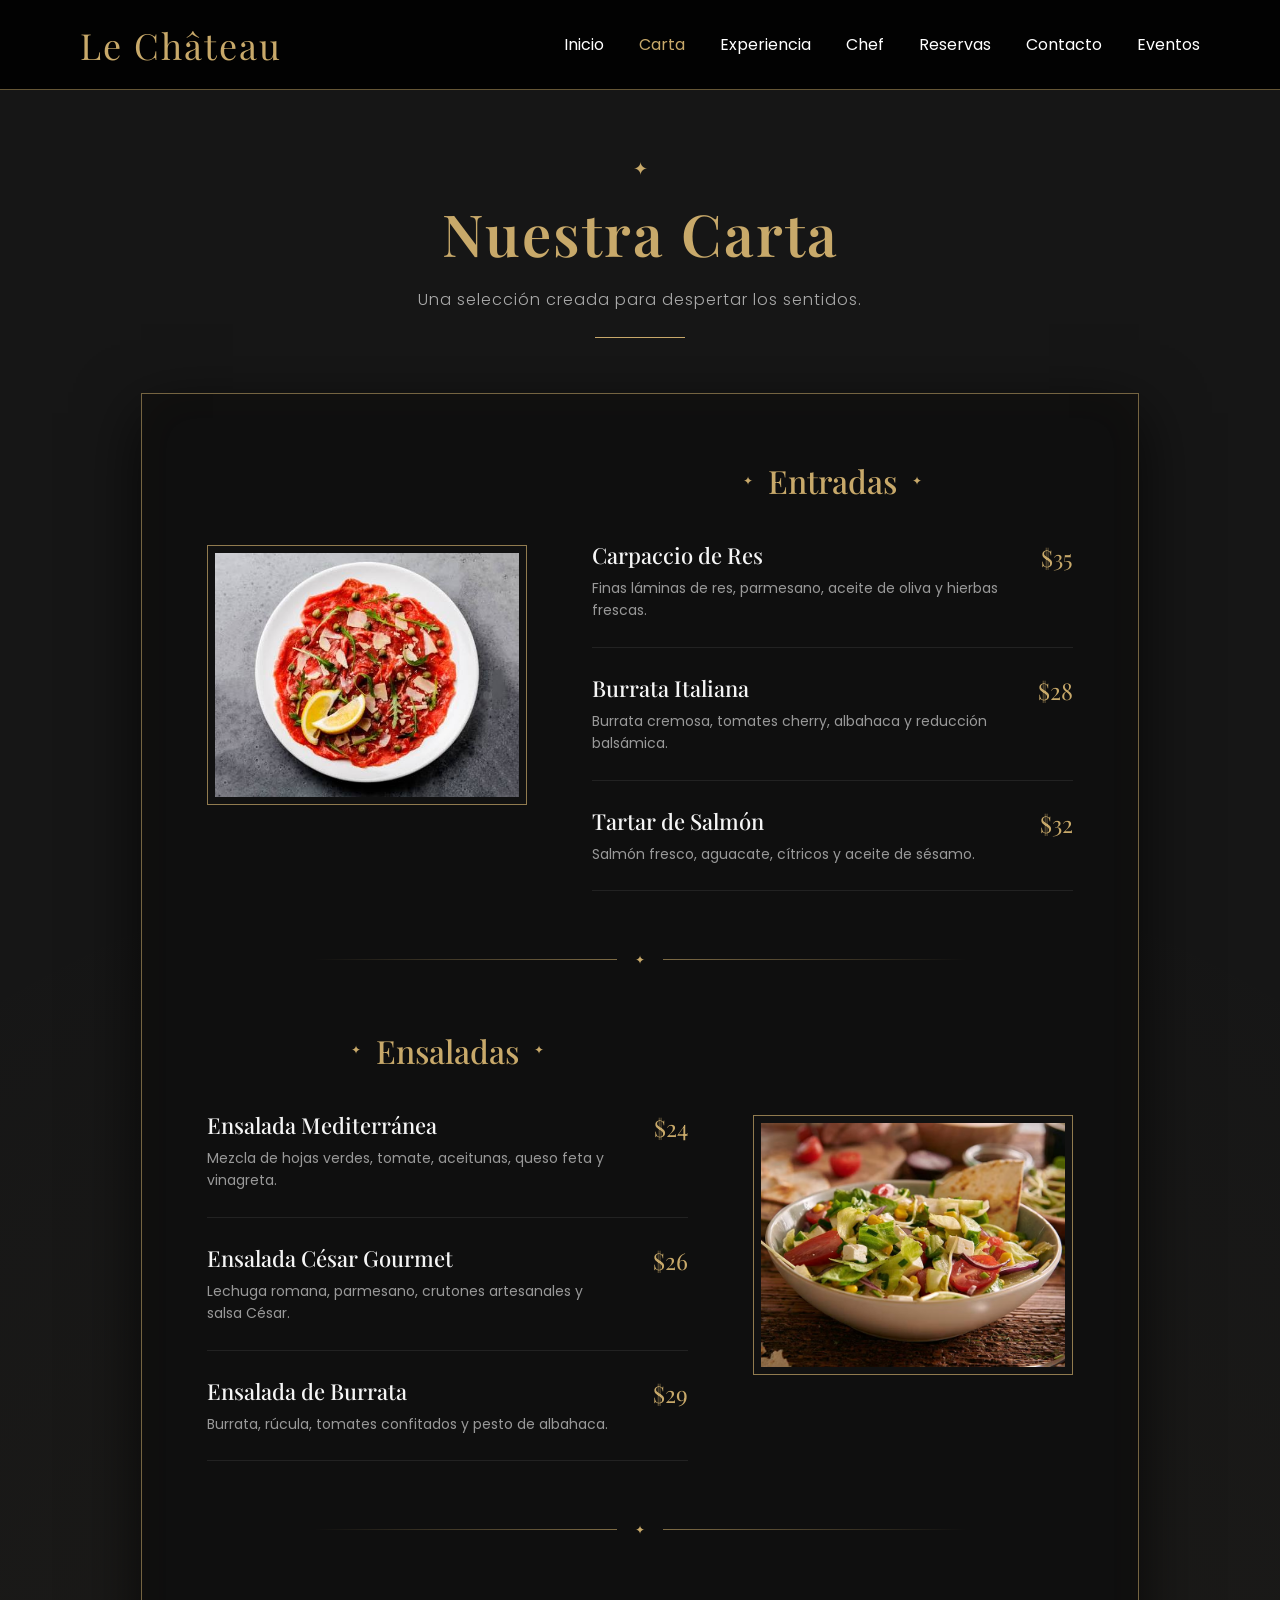
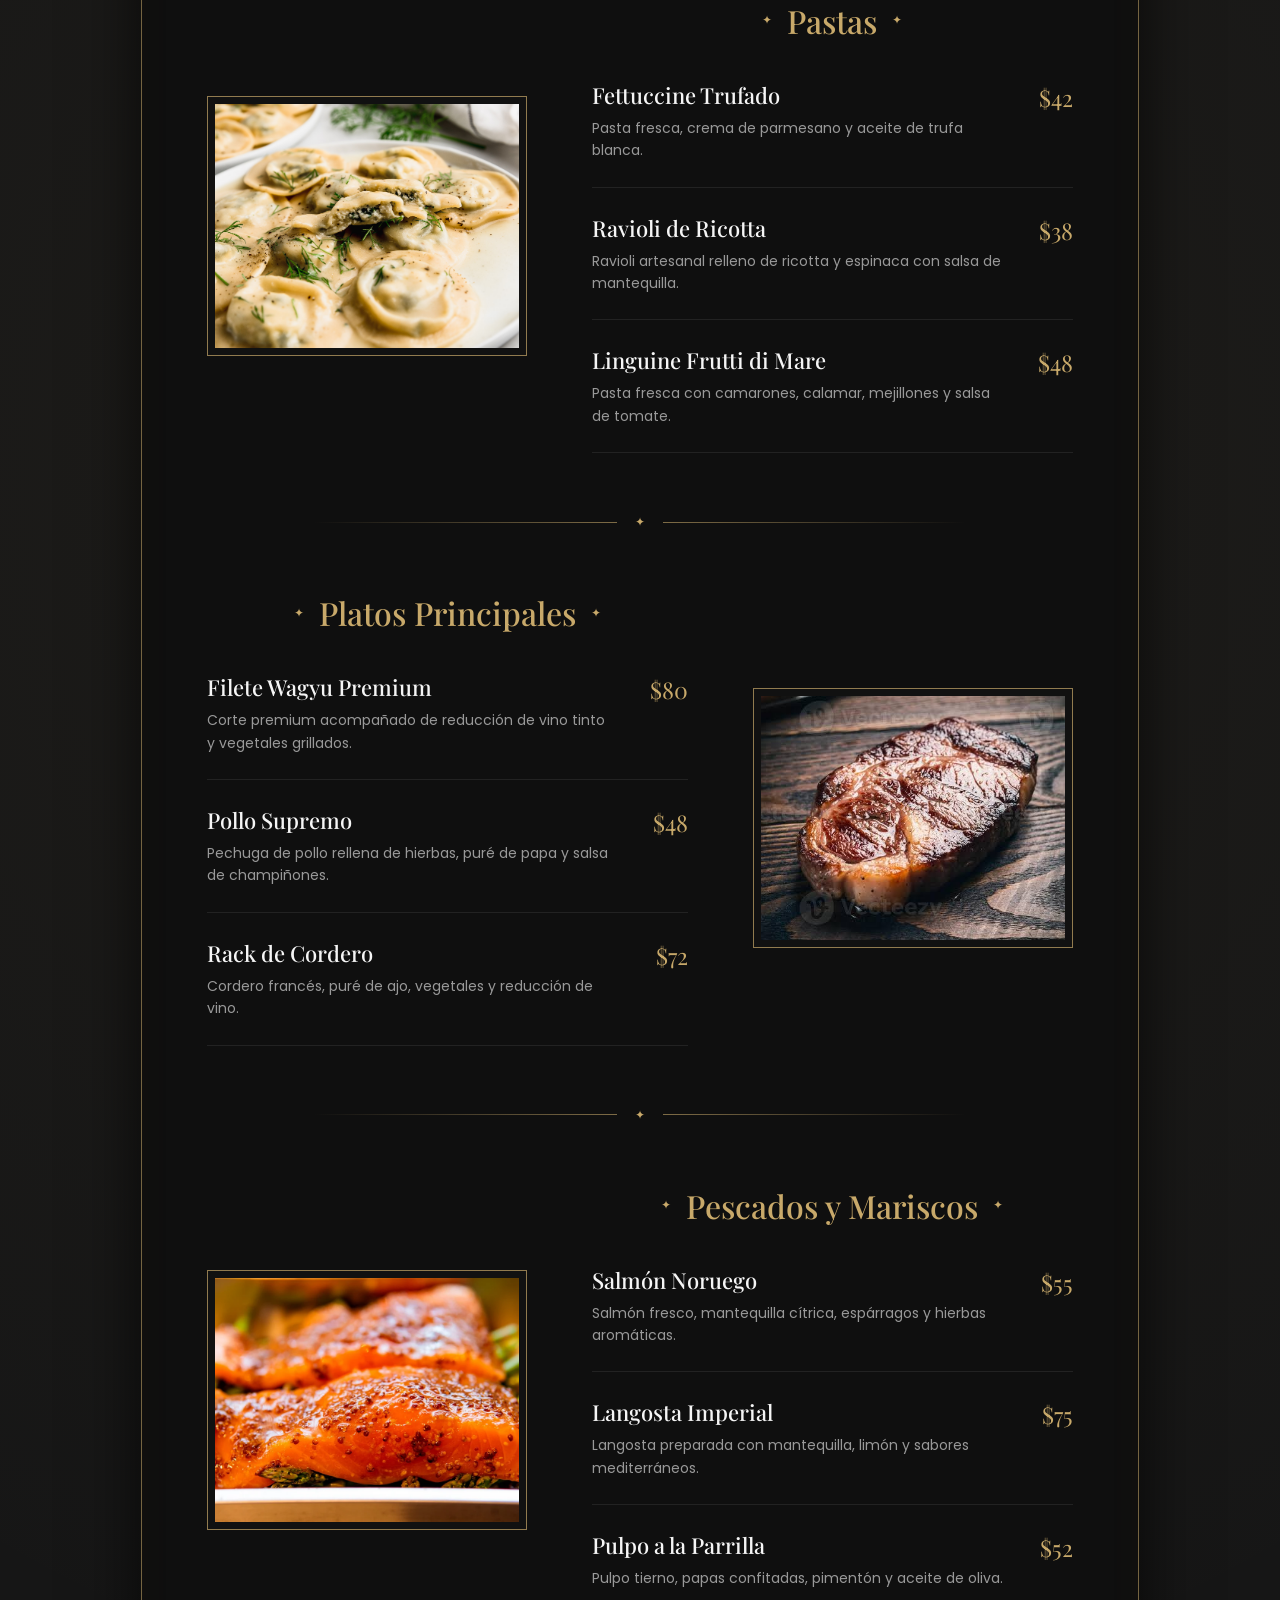
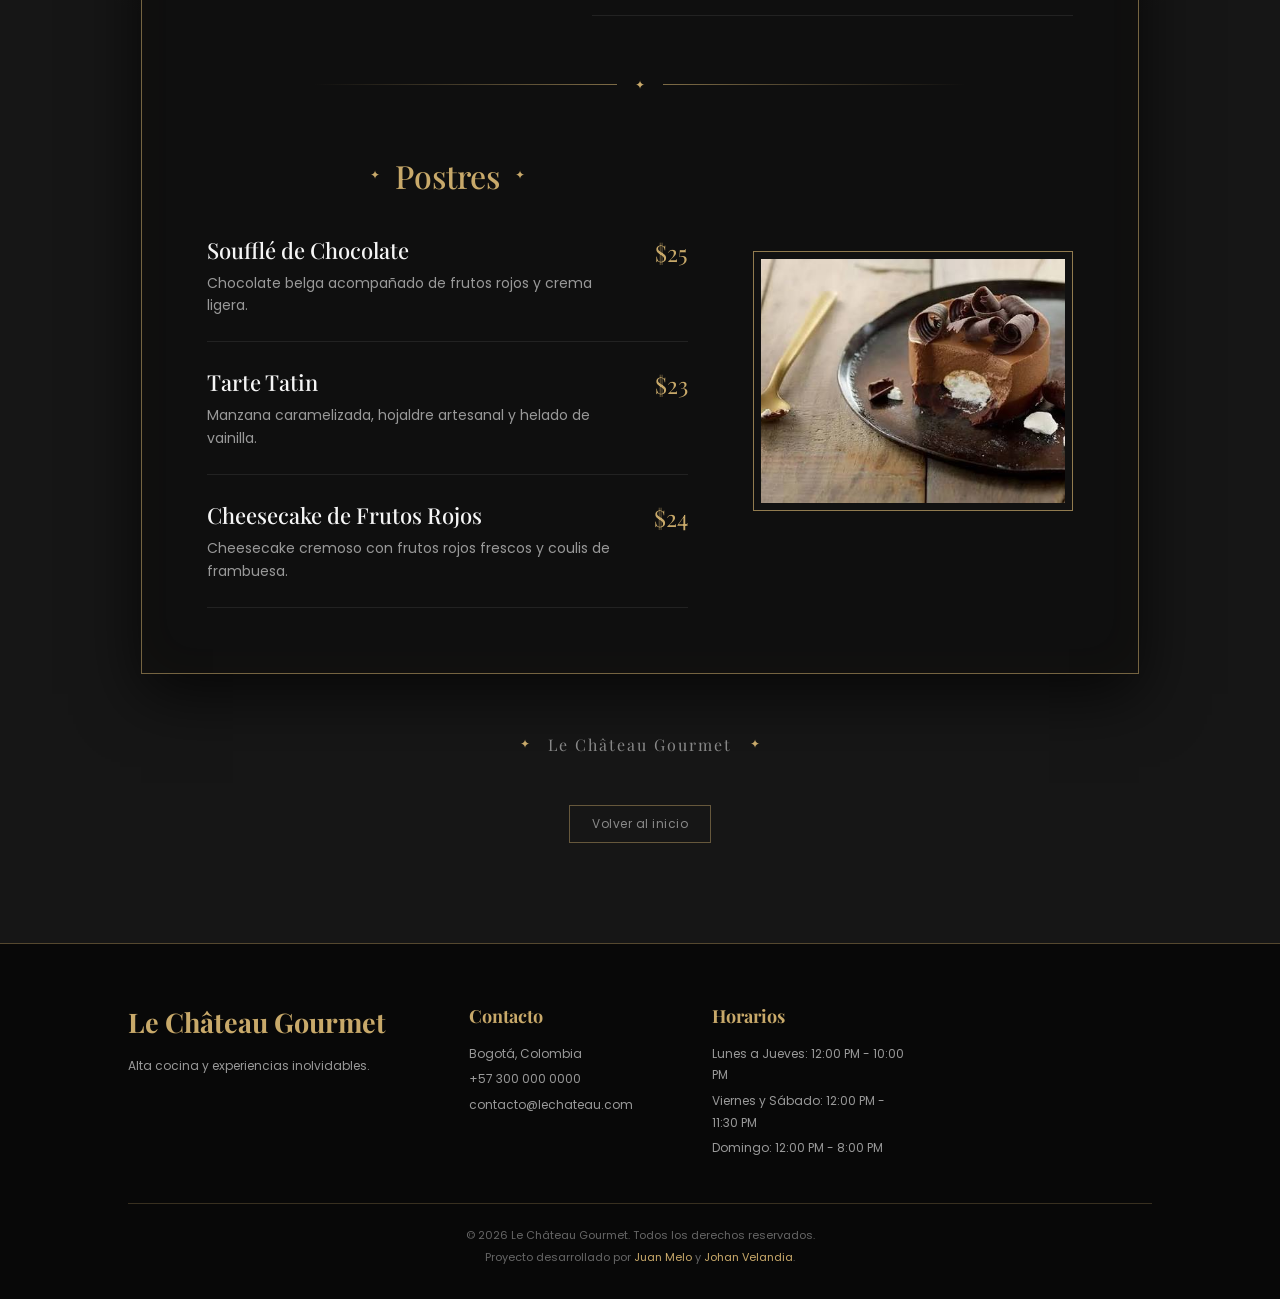
==== carta.html @ ac17676f "Proyectoo" ====
<!DOCTYPE html>
<html lang="es">

<head>

    <meta charset="UTF-8">

    <meta
        name="viewport"
        content="width=device-width, initial-scale=1.0"
    >

    <title>Carta | Le Château Gourmet</title>


    <!-- ==========================
         FUENTES
    =========================== -->

    <link
        href="https://fonts.googleapis.com/css2?family=Playfair+Display:wght@400;500;600;700&family=Poppins:wght@300;400;500&display=swap"
        rel="stylesheet"
    >


    <!-- ==========================
         CSS
    =========================== -->

    <link
        rel="stylesheet"
        href="estilos.css"
    >

</head>


<body>


    <!-- ==========================
         BARRA DE NAVEGACIÓN
    =========================== -->

    <header>

        <nav class="navbar">


            <div class="logo">
                Le Château
            </div>


            <ul class="menu">


                <li>
                    <a href="index.html">
                        Inicio
                    </a>
                </li>


                <li>
                    <a
                        href="carta.html"
                        class="activo"
                    >
                        Carta
                    </a>
                </li>


                <li>
                    <a href="index.html#experiencia">
                        Experiencia
                    </a>
                </li>


                <li>
                    <a href="index.html#chef">
                        Chef
                    </a>
                </li>


                <li>
                    <a href="index.html#reservas">
                        Reservas
                    </a>
                </li>


                <li>
                    <a href="contacto.html">
                        Contacto
                    </a>
                </li>


                <li>
                    <a href="eventos.html">
                        Eventos
                    </a>
                </li>


            </ul>

        </nav>

    </header>



    <!-- ==========================
         CONTENIDO PRINCIPAL
    =========================== -->

    <main>


        <section class="carta">


            <div class="carta-header">


                <span class="decoracion">
                    ✦
                </span>


                <h1>
                    Nuestra Carta
                </h1>


                <p>
                    Una selección creada para despertar los sentidos.
                </p>


                <div class="linea-titulo"></div>


            </div>



            <div class="carta-box">


                <!-- ENTRADAS -->

                <section class="categoria-menu">


                    <div class="categoria-imagen">

                        <img
                            src="img/entrada.jpg"
                            alt="Entradas gourmet"
                        >

                    </div>


                    <div class="categoria-contenido">


                        <div class="categoria-titulo">

                            <span>✦</span>

                            <h2>
                                Entradas
                            </h2>

                            <span>✦</span>

                        </div>


                        <div class="plato">

                            <div class="plato-info">

                                <h3>
                                    Carpaccio de Res
                                </h3>

                                <p>
                                    Finas láminas de res, parmesano,
                                    aceite de oliva y hierbas frescas.
                                </p>

                            </div>

                            <div class="precio">
                                $35
                            </div>

                        </div>


                        <div class="plato">

                            <div class="plato-info">

                                <h3>
                                    Burrata Italiana
                                </h3>

                                <p>
                                    Burrata cremosa, tomates cherry,
                                    albahaca y reducción balsámica.
                                </p>

                            </div>

                            <div class="precio">
                                $28
                            </div>

                        </div>


                        <div class="plato">

                            <div class="plato-info">

                                <h3>
                                    Tartar de Salmón
                                </h3>

                                <p>
                                    Salmón fresco, aguacate, cítricos
                                    y aceite de sésamo.
                                </p>

                            </div>

                            <div class="precio">
                                $32
                            </div>

                        </div>


                    </div>


                </section>



                <div class="separador">

                    <span></span>
                    <i>✦</i>
                    <span></span>

                </div>



                <!-- ENSALADAS -->

                <section class="categoria-menu categoria-invertida">


                    <div class="categoria-contenido">


                        <div class="categoria-titulo">

                            <span>✦</span>

                            <h2>
                                Ensaladas
                            </h2>

                            <span>✦</span>

                        </div>


                        <div class="plato">

                            <div class="plato-info">

                                <h3>
                                    Ensalada Mediterránea
                                </h3>

                                <p>
                                    Mezcla de hojas verdes, tomate,
                                    aceitunas, queso feta y vinagreta.
                                </p>

                            </div>

                            <div class="precio">
                                $24
                            </div>

                        </div>


                        <div class="plato">

                            <div class="plato-info">

                                <h3>
                                    Ensalada César Gourmet
                                </h3>

                                <p>
                                    Lechuga romana, parmesano,
                                    crutones artesanales y salsa César.
                                </p>

                            </div>

                            <div class="precio">
                                $26
                            </div>

                        </div>


                        <div class="plato">

                            <div class="plato-info">

                                <h3>
                                    Ensalada de Burrata
                                </h3>

                                <p>
                                    Burrata, rúcula, tomates confitados
                                    y pesto de albahaca.
                                </p>

                            </div>

                            <div class="precio">
                                $29
                            </div>

                        </div>


                    </div>


                    <div class="categoria-imagen">

                        <img
                            src="img/ensalada.jpg"
                            alt="Ensalada gourmet"
                        >

                    </div>


                </section>



                <div class="separador">

                    <span></span>
                    <i>✦</i>
                    <span></span>

                </div>



                <!-- PASTAS -->

                <section class="categoria-menu">


                    <div class="categoria-imagen">

                        <img
                            src="img/pasta-gourmet.jpg"
                            alt="Pasta gourmet"
                        >

                    </div>


                    <div class="categoria-contenido">


                        <div class="categoria-titulo">

                            <span>✦</span>

                            <h2>
                                Pastas
                            </h2>

                            <span>✦</span>

                        </div>


                        <div class="plato">

                            <div class="plato-info">

                                <h3>
                                    Fettuccine Trufado
                                </h3>

                                <p>
                                    Pasta fresca, crema de parmesano
                                    y aceite de trufa blanca.
                                </p>

                            </div>

                            <div class="precio">
                                $42
                            </div>

                        </div>


                        <div class="plato">

                            <div class="plato-info">

                                <h3>
                                    Ravioli de Ricotta
                                </h3>

                                <p>
                                    Ravioli artesanal relleno de ricotta
                                    y espinaca con salsa de mantequilla.
                                </p>

                            </div>

                            <div class="precio">
                                $38
                            </div>

                        </div>


                        <div class="plato">

                            <div class="plato-info">

                                <h3>
                                    Linguine Frutti di Mare
                                </h3>

                                <p>
                                    Pasta fresca con camarones, calamar,
                                    mejillones y salsa de tomate.
                                </p>

                            </div>

                            <div class="precio">
                                $48
                            </div>

                        </div>


                    </div>


                </section>



                <div class="separador">

                    <span></span>
                    <i>✦</i>
                    <span></span>

                </div>



                <!-- PLATOS PRINCIPALES -->

                <section class="categoria-menu categoria-invertida">


                    <div class="categoria-contenido">


                        <div class="categoria-titulo">

                            <span>✦</span>

                            <h2>
                                Platos Principales
                            </h2>

                            <span>✦</span>

                        </div>


                        <div class="plato">

                            <div class="plato-info">

                                <h3>
                                    Filete Wagyu Premium
                                </h3>

                                <p>
                                    Corte premium acompañado de reducción
                                    de vino tinto y vegetales grillados.
                                </p>

                            </div>

                            <div class="precio">
                                $80
                            </div>

                        </div>


                        <div class="plato">

                            <div class="plato-info">

                                <h3>
                                    Pollo Supremo
                                </h3>

                                <p>
                                    Pechuga de pollo rellena de hierbas,
                                    puré de papa y salsa de champiñones.
                                </p>

                            </div>

                            <div class="precio">
                                $48
                            </div>

                        </div>


                        <div class="plato">

                            <div class="plato-info">

                                <h3>
                                    Rack de Cordero
                                </h3>

                                <p>
                                    Cordero francés, puré de ajo,
                                    vegetales y reducción de vino.
                                </p>

                            </div>

                            <div class="precio">
                                $72
                            </div>

                        </div>


                    </div>


                    <div class="categoria-imagen">

                        <img
                            src="img/principal.jpg"
                            alt="Plato principal gourmet"
                        >

                    </div>


                </section>



                <div class="separador">

                    <span></span>
                    <i>✦</i>
                    <span></span>

                </div>



                <!-- PESCADOS Y MARISCOS -->

                <section class="categoria-menu">


                    <div class="categoria-imagen">

                        <img
                            src="img/mariscos.jpg"
                            alt="Pescados y mariscos gourmet"
                        >

                    </div>


                    <div class="categoria-contenido">


                        <div class="categoria-titulo">

                            <span>✦</span>

                            <h2>
                                Pescados y Mariscos
                            </h2>

                            <span>✦</span>

                        </div>


                        <div class="plato">

                            <div class="plato-info">

                                <h3>
                                    Salmón Noruego
                                </h3>

                                <p>
                                    Salmón fresco, mantequilla cítrica,
                                    espárragos y hierbas aromáticas.
                                </p>

                            </div>

                            <div class="precio">
                                $55
                            </div>

                        </div>


                        <div class="plato">

                            <div class="plato-info">

                                <h3>
                                    Langosta Imperial
                                </h3>

                                <p>
                                    Langosta preparada con mantequilla,
                                    limón y sabores mediterráneos.
                                </p>

                            </div>

                            <div class="precio">
                                $75
                            </div>

                        </div>


                        <div class="plato">

                            <div class="plato-info">

                                <h3>
                                    Pulpo a la Parrilla
                                </h3>

                                <p>
                                    Pulpo tierno, papas confitadas,
                                    pimentón y aceite de oliva.
                                </p>

                            </div>

                            <div class="precio">
                                $52
                            </div>

                        </div>


                    </div>


                </section>



                <div class="separador">

                    <span></span>
                    <i>✦</i>
                    <span></span>

                </div>



                <!-- POSTRES -->

                <section class="categoria-menu categoria-invertida">


                    <div class="categoria-contenido">


                        <div class="categoria-titulo">

                            <span>✦</span>

                            <h2>
                                Postres
                            </h2>

                            <span>✦</span>

                        </div>


                        <div class="plato">

                            <div class="plato-info">

                                <h3>
                                    Soufflé de Chocolate
                                </h3>

                                <p>
                                    Chocolate belga acompañado
                                    de frutos rojos y crema ligera.
                                </p>

                            </div>

                            <div class="precio">
                                $25
                            </div>

                        </div>


                        <div class="plato">

                            <div class="plato-info">

                                <h3>
                                    Tarte Tatin
                                </h3>

                                <p>
                                    Manzana caramelizada, hojaldre
                                    artesanal y helado de vainilla.
                                </p>

                            </div>

                            <div class="precio">
                                $23
                            </div>

                        </div>


                        <div class="plato">

                            <div class="plato-info">

                                <h3>
                                    Cheesecake de Frutos Rojos
                                </h3>

                                <p>
                                    Cheesecake cremoso con frutos rojos
                                    frescos y coulis de frambuesa.
                                </p>

                            </div>

                            <div class="precio">
                                $24
                            </div>

                        </div>


                    </div>


                    <div class="categoria-imagen">

                        <img
                            src="img/postre.jpg"
                            alt="Postres gourmet"
                        >

                    </div>


                </section>


            </div>



            <!-- ==========================
                 PIE DECORATIVO
            =========================== -->

            <div class="carta-footer">

                <span>✦</span>

                <p>
                    Le Château Gourmet
                </p>

                <span>✦</span>

            </div>



            <!-- ==========================
                 BOTÓN VOLVER
            =========================== -->

            <div class="volver-inicio">

                <a href="index.html">
                    Volver al inicio
                </a>

            </div>


        </section>


    </main>



    <!-- ==========================
         FOOTER
    =========================== -->

    <footer id="contacto">


        <div class="footer-contenido">


            <div class="footer-columna">


                <h3>
                    Le Château Gourmet
                </h3>


                <p>
                    Alta cocina y experiencias inolvidables.
                </p>


            </div>


            <div class="footer-columna">


                <h4>
                    Contacto
                </h4>


                <p>
                    Bogotá, Colombia
                </p>


                <p>
                    +57 300 000 0000
                </p>


                <p>
                    contacto@lechateau.com
                </p>


            </div>


            <div class="footer-columna">


                <h4>
                    Horarios
                </h4>


                <p>
                    Lunes a Jueves: 12:00 PM - 10:00 PM
                </p>


                <p>
                    Viernes y Sábado: 12:00 PM - 11:30 PM
                </p>


                <p>
                    Domingo: 12:00 PM - 8:00 PM
                </p>


            </div>


        </div>



        <div class="footer-linea"></div>



        <div class="creditos">


            <p>
                © 2026 Le Château Gourmet. Todos los derechos reservados.
            </p>


            <p>
                Proyecto desarrollado por
                <strong>Juan Melo</strong>
                y
                <strong>Johan Velandia</strong>.
            </p>


        </div>


    </footer>



    <script src="script.js"></script>


</body>

</html>
---- estilos.css ----
/* =========================================================
   CONFIGURACIÓN GENERAL
========================================================= */

*{
    margin:0;
    padding:0;
    box-sizing:border-box;
}

html{
    scroll-behavior:smooth;
}

body{
    background:#111;
    color:#f5f5f5;
    font-family:'Poppins',sans-serif;
}

img{
    max-width:100%;
    display:block;
}


/* =========================================================
   NAVBAR
========================================================= */

.navbar{
    position:fixed;
    top:0;
    left:0;
    width:100%;
    height:90px;
    display:flex;
    justify-content:space-between;
    align-items:center;
    padding:0 80px;
    z-index:1000;
    background:rgba(0,0,0,.90);
    backdrop-filter:blur(10px);
    border-bottom:1px solid rgba(200,169,106,.5);
}

.logo{
    font-family:'Playfair Display',serif;
    font-size:36px;
    color:#C8A96A;
    letter-spacing:2px;
    white-space:nowrap;
}

.menu{
    display:flex;
    align-items:center;
    justify-content:center;
    list-style:none;
    gap:35px;
    margin:0;
    padding:0;
}

.menu li{
    list-style:none;
    margin:0;
    padding:0;
}

.menu a{
    display:block;
    color:white;
    text-decoration:none;
    transition:.3s;
    font-size:16px;
    white-space:nowrap;
}

.menu a:hover{
    color:#C8A96A;
}

.menu a.activo{
    color:#C8A96A;
}


/* =========================================================
   HERO
========================================================= */

.hero{
    height:100vh;
    background:url("img/fondo.jpg");
    background-size:cover;
    background-position:center;
    display:flex;
    justify-content:center;
    align-items:center;
    position:relative;
}

.overlay{
    position:absolute;
    width:100%;
    height:100%;
    background:rgba(0,0,0,.65);
}

.hero-content{
    position:relative;
    text-align:center;
    max-width:900px;
    animation:entrada 1.5s ease;
}

.hero h1{
    font-family:'Playfair Display',serif;
    font-size:75px;
    letter-spacing:3px;
}

.hero p{
    margin-top:25px;
    color:#ddd;
    font-size:20px;
}


/* =========================================================
   BOTONES
========================================================= */

.botones{
    margin-top:45px;
}

.btn{
    display:inline-block;
    padding:14px 40px;
    border:1px solid #C8A96A;
    color:#C8A96A;
    text-decoration:none;
    margin:10px;
    transition:.4s;
}

.btn:hover{
    background:#C8A96A;
    color:#111;
}

.btn2{
    background:#C8A96A;
    color:#111;
}


/* =========================================================
   EXPERIENCIA
========================================================= */

.experiencia{
    padding:100px 10%;
    background:#161616;
}

.experiencia h2,
.especialidades h2,
.carta h2,
.galeria h2,
.reservas h2,
.opiniones h2{
    text-align:center;
    font-family:'Playfair Display',serif;
    color:#C8A96A;
    font-size:45px;
    margin-bottom:60px;
}

.experiencia-container{
    display:flex;
    justify-content:center;
    gap:30px;
}

.experiencia-card{
    text-align:center;
    padding:35px;
    border:1px solid rgba(200,169,106,.5);
    background:#111;
    width:300px;
}

.experiencia-card h3{
    font-family:'Playfair Display',serif;
    color:#C8A96A;
    font-size:27px;
}

.experiencia-card h4{
    font-family:'Playfair Display',serif;
    color:#C8A96A;
    font-size:25px;
    margin:15px;
}

.experiencia-card p{
    color:#bbb;
    line-height:1.7;
}


/* =========================================================
   SLIDER DE PLATOS
========================================================= */

.especialidades{
    padding:120px 0;
}

.slider{
    width:90%;
    margin:auto;
    display:flex;
    align-items:center;
}

.slider-container{
    display:flex;
    gap:30px;
    overflow:hidden;
    padding:20px;
    scroll-behavior:smooth;
    flex:1;
}

.card{
    min-width:310px;
    background:#191919;
    border:1px solid rgba(200,169,106,.5);
    border-radius:10px;
    overflow:hidden;
    transition:.4s;
}

.card:hover{
    transform:translateY(-10px);
}

.card img{
    height:220px;
    width:100%;
    object-fit:cover;
}

.contenido{
    padding:25px;
}

.contenido h3{
    font-family:'Playfair Display',serif;
    color:#C8A96A;
    font-size:28px;
}

.contenido p{
    color:#ccc;
    margin-top:10px;
    line-height:1.6;
}


/* =========================================================
   BOTONES SLIDER
========================================================= */

.prev,
.next,
.gallery-btn{
    width:55px;
    height:55px;
    flex-shrink:0;
    border-radius:50%;
    border:1px solid #C8A96A;
    background:#111;
    color:#C8A96A;
    font-size:25px;
    cursor:pointer;
    transition:.3s;
}

.prev:hover,
.next:hover,
.gallery-btn:hover{
    background:#C8A96A;
    color:#111;
}


/* =========================================================
   CARTA ORIGINAL
========================================================= */

.carta{
    background:#161616;
    padding:120px 0;
}

.carta-box{
    width:75%;
    margin:auto;
    background:#111;
    padding:60px;
    border:1px solid rgba(200,169,106,.7);
    box-shadow:0 0 40px rgba(0,0,0,.7);
}

.categoria h3{
    text-align:center;
    font-family:'Playfair Display',serif;
    color:#C8A96A;
    font-size:32px;
    margin-bottom:40px;
}

.plato{
    display:flex;
    justify-content:space-between;
    margin-bottom:30px;
}

.plato h4{
    font-family:'Playfair Display',serif;
    font-size:23px;
}

.plato p{
    color:#aaa;
    margin-top:8px;
}

.plato span{
    color:#C8A96A;
    font-family:'Playfair Display',serif;
    font-size:25px;
}

.linea{
    height:1px;
    background:linear-gradient(
        to right,
        transparent,
        #C8A96A,
        transparent
    );
    margin:50px 0;
}


/* =========================================================
   CHEF
========================================================= */

.historia{
    display:flex;
    align-items:center;
    justify-content:center;
    gap:70px;
    padding:120px 10%;
}

.imagen img{
    width:290px;
    height:335px;
    object-fit:cover;
    border:1px solid #C8A96A;
    padding:6px;
}

.texto{
    max-width:500px;
}

.texto h2{
    font-family:'Playfair Display',serif;
    color:#C8A96A;
    font-size:45px;
    margin-bottom:25px;
}

.texto p{
    color:#bbb;
    line-height:1.8;
    margin-bottom:20px;
}


/* =========================================================
   GALERÍA
========================================================= */

.galeria{
    padding:120px 0;
    background:#161616;
}

.gallery-slider{
    width:92%;
    margin:auto;
    display:flex;
    align-items:center;
    gap:10px;
}

.gallery-container{
    display:flex;
    gap:30px;
    overflow:hidden;
    padding:20px;
    scroll-behavior:smooth;
    flex:1;
    scroll-snap-type:x mandatory;
}

.gallery-card{
    min-width:350px;
    height:320px;
    position:relative;
    overflow:hidden;
    border:1px solid #C8A96A;
    scroll-snap-align:start;
    flex-shrink:0;
    background:#111;
}

.gallery-card img{
    width:100%;
    height:100%;
    object-fit:cover;
    transition:.5s;
}

.gallery-card:hover img{
    transform:scale(1.1);
}

.gallery-text{
    position:absolute;
    bottom:0;
    width:100%;
    padding:25px;
    padding-top:60px;
    background:linear-gradient(
        transparent,
        rgba(0,0,0,.95)
    );
}

.gallery-text h3{
    font-family:'Playfair Display',serif;
    color:#fff;
    margin-bottom:8px;
}

.gallery-text p{
    color:#ccc;
    font-size:13px;
    line-height:1.5;
}


/* =========================================================
   RESERVAS
========================================================= */

.reservas{
    text-align:center;
    padding:100px;
}

.reservas p{
    color:#ccc;
    margin-bottom:30px;
}


/* =========================================================
   OPINIONES
========================================================= */

.opiniones{
    padding:100px;
    background:#161616;
    text-align:center;
}

.opinion{
    max-width:600px;
    margin:auto;
    border:1px solid #C8A96A;
    padding:40px;
}

.opinion h3{
    color:#C8A96A;
    font-size:30px;
}

.opinion p{
    margin-top:20px;
    color:#ccc;
    line-height:1.7;
}


/* =========================================================
   FOOTER
========================================================= */

footer{
    padding:60px 10% 30px;
    background:#080808;
    border-top:1px solid rgba(200,169,106,.4);
}

.footer-contenido{
    max-width:1200px;
    margin:auto;
    display:grid;
    grid-template-columns:1.5fr 1fr 1fr 1fr;
    gap:45px;
}

.footer-columna h3{
    color:#C8A96A;
    font-family:'Playfair Display',serif;
    font-size:27px;
    margin-bottom:15px;
}

.footer-columna h4{
    color:#C8A96A;
    font-family:'Playfair Display',serif;
    font-size:18px;
    margin-bottom:15px;
}

.footer-columna p{
    color:#999;
    font-size:12px;
    line-height:1.8;
    margin-bottom:4px;
}

.footer-columna:first-child p{
    max-width:280px;
}

.footer-linea{
    width:100%;
    height:1px;
    background:rgba(200,169,106,.25);
    margin:40px 0 22px;
}

.creditos{
    text-align:center;
}

.creditos p{
    color:#666;
    font-size:11px;
    line-height:1.8;
    margin:2px 0;
}

.creditos strong{
    color:#C8A96A;
    font-weight:400;
}


/* =========================================================
   BOTÓN VOLVER AL INICIO - CARTA / CONTACTO
========================================================= */

.volver-inicio{
    text-align:center;
    margin-top:35px;
}

.volver-inicio a{
    display:inline-block;
    padding:8px 20px;
    border:1px solid rgba(200,169,106,.45);
    color:#888;
    text-decoration:none;
    font-size:12px;
    letter-spacing:.5px;
    transition:.3s;
}

.volver-inicio a:hover{
    color:#C8A96A;
    border-color:#C8A96A;
    background:rgba(200,169,106,.05);
}


/* =========================================================
   ANIMACIÓN
========================================================= */

@keyframes entrada{

    from{
        opacity:0;
        transform:translateY(40px);
    }

    to{
        opacity:1;
        transform:translateY(0);
    }

}


/* =========================================================
   ESTILOS EXCLUSIVOS DE CARTA.HTML
========================================================= */

.carta-header{
    text-align:center;
    margin-bottom:55px;
    padding:0 20px;
}

.decoracion{
    display:block;
    color:#C8A96A;
    font-size:18px;
    margin-bottom:12px;
}

.carta-header h1{
    font-family:'Playfair Display',serif;
    color:#C8A96A;
    font-size:58px;
    font-weight:600;
    letter-spacing:2px;
    margin-bottom:0;
}

.carta-header p{
    margin-top:15px;
    color:#aaa;
    font-size:16px;
    font-weight:300;
    letter-spacing:1px;
}

.linea-titulo{
    width:90px;
    height:1px;
    margin:25px auto 0;
    background:#C8A96A;
}

.carta-box{
    width:78%;
    max-width:1100px;
    margin:0 auto;
    padding:65px;
    background:#0f0f0f;
    border:1px solid rgba(200,169,106,.55);
    box-shadow:
        0 20px 60px rgba(0,0,0,.7),
        inset 0 0 50px rgba(200,169,106,.025);
}

.categoria-menu{
    display:flex;
    align-items:center;
    justify-content:center;
    gap:65px;
    min-height:320px;
}

.categoria-invertida{
    flex-direction:row;
}

.categoria-imagen{
    width:320px;
    height:260px;
    flex-shrink:0;
    overflow:hidden;
    border:1px solid rgba(200,169,106,.7);
    padding:7px;
    background:#111;
}

.categoria-imagen img{
    width:100%;
    height:100%;
    object-fit:cover;
    transition:transform .6s ease;
}

.categoria-imagen:hover img{
    transform:scale(1.06);
}

.categoria-contenido{
    flex:1;
    max-width:530px;
}

.categoria-titulo{
    display:flex;
    align-items:center;
    justify-content:center;
    gap:15px;
    margin-bottom:38px;
}

.categoria-titulo span{
    color:#C8A96A;
    font-size:12px;
}

.categoria-titulo h2{
    font-family:'Playfair Display',serif;
    color:#C8A96A;
    font-size:32px;
    font-weight:500;
    text-align:center;
    margin:0;
}

.categoria-contenido .plato{
    display:flex;
    justify-content:space-between;
    align-items:flex-start;
    gap:35px;
    padding:0 0 25px;
    margin-bottom:25px;
    border-bottom:1px solid rgba(255,255,255,.08);
    transition:.3s;
}

.categoria-contenido .plato:last-child{
    margin-bottom:0;
}

.categoria-contenido .plato:hover{
    border-bottom-color:rgba(200,169,106,.5);
}

.plato-info{
    flex:1;
}

.plato-info h3{
    font-family:'Playfair Display',serif;
    color:#f5f5f5;
    font-size:22px;
    font-weight:500;
    transition:.3s;
    margin:0;
}

.plato:hover .plato-info h3{
    color:#C8A96A;
}

.plato-info p{
    color:#999;
    font-size:14px;
    line-height:1.6;
    margin-top:7px;
}

.precio{
    color:#C8A96A;
    font-family:'Playfair Display',serif;
    font-size:23px;
    white-space:nowrap;
    padding-top:2px;
}

.separador{
    display:flex;
    align-items:center;
    justify-content:center;
    gap:18px;
    margin:60px 0;
}

.separador span{
    width:35%;
    height:1px;
    background:linear-gradient(
        to right,
        transparent,
        rgba(200,169,106,.6)
    );
}

.separador span:last-child{
    background:linear-gradient(
        to left,
        transparent,
        rgba(200,169,106,.6)
    );
}

.separador i{
    color:#C8A96A;
    font-style:normal;
    font-size:12px;
}

.carta-footer{
    display:flex;
    align-items:center;
    justify-content:center;
    gap:18px;
    margin-top:60px;
}

.carta-footer span{
    color:#C8A96A;
    font-size:12px;
}

.carta-footer p{
    color:#888;
    font-family:'Playfair Display',serif;
    font-size:16px;
    letter-spacing:2px;
    margin:0;
}

body:has(.carta-header) .carta{
    min-height:100vh;
    padding:155px 0 100px;
    background:
        radial-gradient(
            circle at center,
            rgba(200,169,106,.05),
            transparent 60%
        ),
        #161616;
}

body:has(.carta-header) .carta h2{
    margin-bottom:0;
}


/* =========================================================
   ESTILOS EXCLUSIVOS DE CONTACTO.HTML
========================================================= */

.contacto-seccion{
    min-height:100vh;
    padding:155px 0 100px;
    background:
        radial-gradient(
            circle at center,
            rgba(200,169,106,.05),
            transparent 60%
        ),
        #161616;
}

.contacto-header{
    text-align:center;
    margin-bottom:55px;
    padding:0 20px;
}

.contacto-header h1{
    font-family:'Playfair Display',serif;
    color:#C8A96A;
    font-size:58px;
    font-weight:600;
    letter-spacing:2px;
}

.contacto-header p{
    margin-top:15px;
    color:#aaa;
    font-size:16px;
    font-weight:300;
    letter-spacing:1px;
}

.contacto-box{
    width:78%;
    max-width:1100px;
    margin:0 auto;
    padding:65px;
    background:#0f0f0f;
    border:1px solid rgba(200,169,106,.55);
    box-shadow:
        0 20px 60px rgba(0,0,0,.7),
        inset 0 0 50px rgba(200,169,106,.025);
    display:grid;
    grid-template-columns:1fr 1.3fr;
    gap:50px;
}

.contacto-info{
    border-right:1px solid rgba(200,169,106,.25);
    padding-right:40px;
    display:flex;
    flex-direction:column;
    gap:30px;
}

.info-grupo h3{
    font-family:'Playfair Display',serif;
    color:#C8A96A;
    font-size:22px;
    margin-bottom:10px;
}

.info-grupo p{
    color:#bbb;
    font-size:14px;
    line-height:1.7;
}

.info-grupo strong{
    color:#fff;
    font-weight:400;
}

.contacto-formulario{
    display:flex;
    flex-direction:column;
    gap:20px;
}

.form-grupo{
    display:flex;
    flex-direction:column;
    gap:8px;
}

.contacto-formulario label{
    color:#C8A96A;
    font-size:13px;
    letter-spacing:1px;
    text-transform:uppercase;
}

.contacto-formulario input,
.contacto-formulario select,
.contacto-formulario textarea{
    width:100%;
    padding:12px 15px;
    background:#161616;
    border:1px solid rgba(200,169,106,.4);
    color:#fff;
    font-family:'Poppins',sans-serif;
    font-size:14px;
    outline:none;
    transition:.3s;
}

.contacto-formulario textarea{
    resize:vertical;
}

.contacto-formulario input:focus,
.contacto-formulario select:focus,
.contacto-formulario textarea:focus{
    border-color:#C8A96A;
    box-shadow:0 0 10px rgba(200,169,106,.2);
}

.btn-enviar{
    cursor:pointer;
    width:100%;
    margin:10px 0 0 0;
    font-weight:500;
}


/* =========================================================
   RESPONSIVE
========================================================= */

@media(max-width:900px){

    .navbar{
        padding:0 25px;
    }

    .menu{
        display:none;
    }

    .hero h1{
        font-size:45px;
    }

    .experiencia-container{
        flex-direction:column;
        align-items:center;
    }

    .historia{
        flex-direction:column;
    }

    .carta-box{
        width:90%;
        padding:30px;
    }

    .plato{
        flex-direction:column;
        gap:10px;
    }

    .gallery-container,
    .slider-container{
        overflow-x:auto;
    }

    .gallery-card{
        min-width:300px;
    }

    .gallery-slider{
        width:95%;
    }

    .carta{
        padding-top:130px;
    }

    .carta-header h1{
        font-size:43px;
    }

    .categoria-menu{
        flex-direction:column;
        gap:35px;
        min-height:auto;
    }

    .categoria-invertida{
        flex-direction:column;
    }

    .categoria-imagen{
        width:100%;
        max-width:450px;
        height:250px;
    }

    .categoria-contenido{
        width:100%;
        max-width:none;
    }

    .categoria-titulo h2{
        font-size:28px;
    }

    .categoria-contenido .plato{
        flex-direction:row;
        gap:20px;
    }

    .plato-info h3{
        font-size:19px;
    }

    .precio{
        font-size:20px;
    }

    .separador{
        margin:45px 0;
    }

    .footer-contenido{
        grid-template-columns:1fr 1fr;
        gap:30px;
    }

    /* Adaptación Responsive Contacto */
    .contacto-box{
        width:90%;
        grid-template-columns:1fr;
        padding:35px;
        gap:40px;
    }

    .contacto-info{
        border-right:none;
        border-bottom:1px solid rgba(200,169,106,.25);
        padding-right:0;
        padding-bottom:30px;
    }

    .contacto-header h1{
        font-size:43px;
    }

}

/* =========================================================
   ESTILOS EXCLUSIVOS DE EVENTOS.HTML
========================================================= */

/* =========================================================
   ESTILOS EXCLUSIVOS DE EVENTOS.HTML
========================================================= */


/* =========================================================
   CONTENEDOR PRINCIPAL
========================================================= */

.eventos-seccion{

    min-height:100vh;

    padding:155px 0 100px;

    background:
        radial-gradient(
            circle at center,
            rgba(200,169,106,.05),
            transparent 60%
        ),
        #161616;

}


/* =========================================================
   ENCABEZADO
========================================================= */

.eventos-header{

    text-align:center;

    margin-bottom:70px;

    padding:0 20px;

}


.eventos-header h1{

    font-family:'Playfair Display',serif;

    color:#C8A96A;

    font-size:58px;

    font-weight:600;

    letter-spacing:2px;

}


.eventos-header p{

    margin-top:15px;

    color:#aaa;

    font-size:16px;

    font-weight:300;

    letter-spacing:1px;

}


.eventos-header .linea-titulo{

    width:90px;

    height:1px;

    margin:25px auto 0;

    background:#C8A96A;

}


/* =========================================================
   INTRODUCCIÓN
========================================================= */

.eventos-introduccion{

    width:78%;

    max-width:1100px;

    margin:0 auto 75px;

    padding:65px 70px;

    border-top:1px solid rgba(200,169,106,.25);

    border-bottom:1px solid rgba(200,169,106,.25);

    text-align:center;

}


.eventos-introduccion-contenido{

    max-width:850px;

    margin:auto;

}


.eventos-introduccion-contenido > span{

    color:#C8A96A;

    font-size:11px;

    letter-spacing:5px;

}


.eventos-introduccion-contenido h2{

    font-family:'Playfair Display',serif;

    color:#f5f5f5;

    font-size:42px;

    line-height:1.25;

    font-weight:500;

    margin:18px 0 25px;

}


.eventos-introduccion-contenido p{

    color:#999;

    font-size:14px;

    line-height:1.9;

    max-width:750px;

    margin:0 auto 15px;

}


/* =========================================================
   CONTENEDOR DE EVENTOS
========================================================= */

.eventos-tipos{

    width:78%;

    max-width:1100px;

    margin:0 auto 100px;

    display:flex;

    flex-direction:column;

    gap:18px;

}


/* =========================================================
   PANEL INDIVIDUAL
========================================================= */

.evento-panel{

    width:100%;

    border:1px solid rgba(200,169,106,.30);

    background:#0f0f0f;

    overflow:hidden;

    transition:
        border-color .4s ease,
        box-shadow .4s ease;

}


.evento-panel:hover{

    border-color:rgba(200,169,106,.65);

}


.evento-panel:has(.evento-desplegable.abierto){

    border-color:#C8A96A;

    box-shadow:
        0 20px 60px rgba(0,0,0,.45);

}


/* =========================================================
   TARJETA SUPERIOR
========================================================= */

.evento-card{

    width:100%;

    min-height:145px;

    display:grid;

    grid-template-columns:80px 1fr 60px;

    align-items:center;

    gap:25px;

    padding:30px 35px;

    border:none;

    background:#0f0f0f;

    color:#fff;

    text-align:left;

    cursor:pointer;

    font-family:'Poppins',sans-serif;

    transition:
        background .4s ease,
        padding .4s ease;

}


.evento-card:hover{

    background:#131313;

}


.evento-card.activo{

    background:#141414;

}


.evento-numero{

    display:flex;

    align-items:center;

    justify-content:center;

    width:58px;

    height:58px;

    border:1px solid rgba(200,169,106,.55);

    color:#C8A96A;

    font-family:'Playfair Display',serif;

    font-size:16px;

    transition:.3s;

}


.evento-card:hover .evento-numero,
.evento-card.activo .evento-numero{

    background:#C8A96A;

    color:#111;

}


.evento-card-contenido h3{

    color:#C8A96A;

    font-family:'Playfair Display',serif;

    font-size:29px;

    font-weight:500;

    margin:0;

}


.evento-card-contenido h4{

    color:#fff;

    font-family:'Playfair Display',serif;

    font-size:17px;

    font-weight:400;

    margin:5px 0 8px;

}


.evento-card-contenido p{

    color:#888;

    font-size:13px;

    line-height:1.6;

    margin:0;

}


.evento-flecha{

    width:42px;

    height:42px;

    border:1px solid rgba(200,169,106,.45);

    border-radius:50%;

    display:flex;

    align-items:center;

    justify-content:center;

    color:#C8A96A;

    font-size:25px;

    font-weight:300;

    transition:
        transform .4s ease,
        background .3s ease,
        color .3s ease;

}


.evento-card.activo .evento-flecha{

    transform:rotate(45deg);

    background:#C8A96A;

    color:#111;

}


/* =========================================================
   CONTENIDO DESPLEGABLE
========================================================= */

.evento-desplegable{

    display:grid;

    grid-template-rows:0fr;

    opacity:0;

    transition:
        grid-template-rows .55s ease,
        opacity .4s ease;

}


.evento-desplegable.abierto{

    grid-template-rows:1fr;

    opacity:1;

}


.evento-desplegable::before{

    content:"";

    grid-row:1;

    min-height:0;

}


/* =========================================================
   CONTENEDOR REAL DEL DESPLEGABLE
========================================================= */

.evento-desplegable > .evento-imagen,
.evento-desplegable > .evento-informacion{

    min-height:0;

}


.evento-desplegable.abierto .evento-imagen{

    min-height:480px;

}


/* =========================================================
   IMAGEN
========================================================= */

.evento-imagen{

    position:relative;

    width:100%;

    height:480px;

    overflow:hidden;

}


.evento-imagen img{

    width:100%;

    height:100%;

    object-fit:cover;

    object-position:center;

    display:block;

    filter:saturate(.85);

    transition:
        transform .8s ease,
        filter .8s ease;

}


.evento-panel:hover .evento-imagen img{

    transform:scale(1.03);

    filter:saturate(1);

}


.evento-imagen::after{

    content:"";

    position:absolute;

    inset:0;

    background:
        linear-gradient(
            to top,
            rgba(0,0,0,.85),
            rgba(0,0,0,.10) 60%,
            rgba(0,0,0,.15)
        );

}


.evento-imagen-overlay{

    position:absolute;

    z-index:2;

    left:55px;

    right:55px;

    bottom:45px;

}


.evento-imagen-overlay span{

    color:#C8A96A;

    font-size:11px;

    letter-spacing:4px;

}


.evento-imagen-overlay h3{

    color:#fff;

    font-family:'Playfair Display',serif;

    font-size:38px;

    font-weight:500;

    line-height:1.2;

    margin-top:10px;

    max-width:650px;

}


/* =========================================================
   INFORMACIÓN DEL EVENTO
========================================================= */

.evento-informacion{

    display:grid;

    grid-template-columns:1.4fr 1fr;

    gap:50px;

    padding:55px;

    background:#111;

}


.evento-descripcion{

    grid-column:1;

}


.evento-etiqueta{

    color:#C8A96A;

    font-size:11px;

    letter-spacing:4px;

}


.evento-descripcion h3{

    font-family:'Playfair Display',serif;

    color:#f5f5f5;

    font-size:32px;

    font-weight:500;

    line-height:1.3;

    margin:15px 0 22px;

}


.evento-descripcion p{

    color:#999;

    font-size:14px;

    line-height:1.9;

    margin-bottom:15px;

    max-width:600px;

}


/* =========================================================
   BENEFICIOS
========================================================= */

.evento-beneficios{

    grid-column:2;

    grid-row:1;

    border-left:1px solid rgba(200,169,106,.2);

    padding-left:40px;

}


.evento-beneficios h4{

    font-family:'Playfair Display',serif;

    color:#C8A96A;

    font-size:23px;

    font-weight:500;

    margin-bottom:20px;

}


.evento-beneficios ul{

    list-style:none;

    margin:0;

    padding:0;

}


.evento-beneficios li{

    position:relative;

    color:#aaa;

    font-size:13px;

    line-height:1.7;

    padding:8px 0 8px 22px;

    border-bottom:1px solid rgba(255,255,255,.05);

}


.evento-beneficios li::before{

    content:"✦";

    position:absolute;

    left:0;

    top:8px;

    color:#C8A96A;

    font-size:9px;

}


/* =========================================================
   DETALLES
========================================================= */

.evento-detalles{

    grid-column:1 / -1;

    display:grid;

    grid-template-columns:1fr 1fr;

    border-top:1px solid rgba(200,169,106,.18);

    padding-top:30px;

    margin-top:10px;

}


.evento-detalles div{

    display:flex;

    flex-direction:column;

    gap:7px;

}


.evento-detalles span{

    color:#666;

    font-size:10px;

    letter-spacing:3px;

}


.evento-detalles strong{

    color:#ddd;

    font-family:'Playfair Display',serif;

    font-size:18px;

    font-weight:400;

}


/* =========================================================
   SECCIÓN EXPERIENCIA
========================================================= */

.eventos-experiencia{

    width:78%;

    max-width:1100px;

    margin:0 auto 110px;

    padding:80px 0;

    border-top:1px solid rgba(200,169,106,.25);

    border-bottom:1px solid rgba(200,169,106,.25);

}


.eventos-experiencia-contenido{

    max-width:750px;

    margin:0 auto 60px;

    text-align:center;

}


.eventos-experiencia-contenido > span{

    color:#C8A96A;

    font-size:11px;

    letter-spacing:5px;

}


.eventos-experiencia-contenido h2{

    color:#f5f5f5;

    font-family:'Playfair Display',serif;

    font-size:43px;

    font-weight:500;

    margin:18px 0;

}


.eventos-experiencia-contenido p{

    color:#999;

    font-size:14px;

    line-height:1.9;

}


/* =========================================================
   SERVICIOS
========================================================= */

.eventos-servicios{

    display:grid;

    grid-template-columns:repeat(4,1fr);

    gap:20px;

}


.servicio-evento{

    padding:35px 25px;

    background:#0f0f0f;

    border:1px solid rgba(200,169,106,.2);

    transition:
        transform .3s ease,
        border-color .3s ease;

}


.servicio-evento:hover{

    transform:translateY(-7px);

    border-color:#C8A96A;

}


.servicio-evento > span{

    color:#C8A96A;

    font-family:'Playfair Display',serif;

    font-size:16px;

}


.servicio-evento h3{

    color:#f5f5f5;

    font-family:'Playfair Display',serif;

    font-size:24px;

    font-weight:500;

    margin:20px 0 12px;

}


.servicio-evento p{

    color:#888;

    font-size:13px;

    line-height:1.8;

}


/* =========================================================
   CABECERA DE COTIZACIÓN
========================================================= */

.eventos-cotizacion{

    width:100%;

}


.eventos-cotizacion-header{

    max-width:750px;

    margin:0 auto 55px;

    padding:0 20px;

    text-align:center;

}


.eventos-cotizacion-header > span{

    color:#C8A96A;

    font-size:11px;

    letter-spacing:5px;

}


.eventos-cotizacion-header h2{

    color:#f5f5f5;

    font-family:'Playfair Display',serif;

    font-size:45px;

    font-weight:500;

    margin:15px 0;

}


.eventos-cotizacion-header p{

    color:#999;

    font-size:14px;

    line-height:1.8;

}


/* =========================================================
   CAJA DEL FORMULARIO
========================================================= */

.eventos-box{

    margin-top:0;

}


/* =========================================================
   FECHA
========================================================= */

.contacto-formulario input[type="date"]{

    color-scheme:dark;

}


/* =========================================================
   BOTÓN
========================================================= */

.btn-enviar{

    cursor:pointer;

    width:100%;

    margin:10px 0 0 0;

    font-weight:500;

}


/* =========================================================
   VOLVER AL INICIO
========================================================= */

.volver-inicio{

    text-align:center;

    margin-top:50px;

}


.volver-inicio a{

    display:inline-block;

    padding:9px 22px;

    border:1px solid rgba(200,169,106,.45);

    color:#888;

    text-decoration:none;

    font-size:12px;

    letter-spacing:.5px;

    transition:.3s;

}


.volver-inicio a:hover{

    color:#C8A96A;

    border-color:#C8A96A;

    background:rgba(200,169,106,.05);

}


/* =========================================================
   RESPONSIVE - EVENTOS
========================================================= */

@media(max-width:1000px){

    .eventos-introduccion,
    .eventos-tipos,
    .eventos-experiencia{

        width:90%;

    }


    .eventos-servicios{

        grid-template-columns:repeat(2,1fr);

    }


    .evento-informacion{

        grid-template-columns:1fr;

        gap:40px;

    }


    .evento-descripcion{

        grid-column:1;

    }


    .evento-beneficios{

        grid-column:1;

        grid-row:auto;

        border-left:none;

        border-top:1px solid rgba(200,169,106,.2);

        padding-left:0;

        padding-top:35px;

    }


    .evento-detalles{

        grid-column:1;

    }

}


@media(max-width:900px){

    .eventos-header h1{

        font-size:43px;

    }


    .eventos-introduccion{

        padding:50px 35px;

    }


    .eventos-introduccion-contenido h2{

        font-size:36px;

    }


    .evento-card{

        grid-template-columns:60px 1fr 50px;

        gap:18px;

        padding:25px;

    }


    .evento-card-contenido h3{

        font-size:25px;

    }


    .evento-imagen{

        height:400px;

    }


    .evento-imagen-overlay{

        left:35px;

        right:35px;

        bottom:35px;

    }


    .evento-imagen-overlay h3{

        font-size:31px;

    }


    .evento-informacion{

        padding:40px 30px;

    }


    .eventos-experiencia-contenido h2{

        font-size:36px;

    }

}


@media(max-width:600px){

    .eventos-seccion{

        padding:125px 0 70px;

    }


    .eventos-header{

        margin-bottom:50px;

    }


    .eventos-header h1{

        font-size:36px;

        line-height:1.2;

    }


    .eventos-header p{

        font-size:14px;

    }


    .eventos-introduccion{

        padding:40px 25px;

        margin-bottom:55px;

    }


    .eventos-introduccion-contenido h2{

        font-size:30px;

    }


    .eventos-introduccion-contenido p{

        font-size:13px;

    }


    .evento-card{

        grid-template-columns:45px 1fr 40px;

        min-height:120px;

        gap:14px;

        padding:20px;

    }


    .evento-numero{

        width:43px;

        height:43px;

        font-size:13px;

    }


    .evento-card-contenido h3{

        font-size:22px;

    }


    .evento-card-contenido h4{

        font-size:15px;

    }


    .evento-card-contenido p{

        font-size:11px;

    }


    .evento-flecha{

        width:34px;

        height:34px;

        font-size:21px;

    }


    .evento-imagen{

        height:320px;

    }


    .evento-imagen-overlay{

        left:25px;

        right:25px;

        bottom:25px;

    }


    .evento-imagen-overlay span{

        font-size:9px;

        letter-spacing:3px;

    }


    .evento-imagen-overlay h3{

        font-size:26px;

    }


    .evento-informacion{

        padding:35px 25px;

    }


    .evento-descripcion h3{

        font-size:27px;

    }


    .evento-descripcion p{

        font-size:13px;

    }


    .evento-detalles{

        grid-template-columns:1fr;

        gap:20px;

    }


    .eventos-experiencia{

        padding:70px 0;

        margin-bottom:80px;

    }


    .eventos-experiencia-contenido h2{

        font-size:31px;

    }


    .eventos-servicios{

        grid-template-columns:1fr;

    }


    .eventos-cotizacion-header h2{

        font-size:35px;

    }

}
/* =========================================================
   SISTEMA DE CALIFICACIÓN
========================================================= */

.opinion-instruccion{
    margin-top:12px !important;
    color:#999 !important;
    font-size:14px;
}


.estrellas-calificacion{
    display:flex;
    justify-content:center;
    align-items:center;
    gap:8px;
    margin-top:25px;
}


.estrella{
    border:none;
    background:transparent;
    color:#555;
    font-size:42px;
    line-height:1;
    padding:5px;
    cursor:pointer;

    transition:
        color .25s ease,
        transform .25s ease,
        text-shadow .25s ease;
}


.estrella:hover{
    color:#C8A96A;
    transform:scale(1.12);
}


.estrella.seleccionada{
    color:#C8A96A;
    text-shadow:
        0 0 12px rgba(200,169,106,.35);
}


.calificacion-texto{
    min-height:25px;
    margin-top:15px !important;
    color:#C8A96A !important;
    font-size:14px;
}


.btn-enviar-opinion{
    cursor:pointer;
    margin-top:20px;
    background:transparent;
    font-family:'Poppins',sans-serif;
    font-size:14px;
}


.mensaje-opinion{
    min-height:25px;
    margin-top:15px !important;
    color:#C8A96A !important;
    font-size:13px;
}


/* ==========================
   RESPONSIVE
========================== */

@media(max-width:600px){

    .opiniones{
        padding:80px 25px;
    }


    .opinion{
        padding:30px 20px;
    }


    .estrella{
        font-size:34px;
    }

}
/* =========================================================
   PÁGINA DEL CHEF
========================================================= */


/* =========================================================
   HERO DEL CHEF
========================================================= */

.chef-hero{

    min-height:650px;

    position:relative;

    display:flex;

    align-items:center;

    justify-content:center;

    text-align:center;

    background:
        linear-gradient(
            rgba(0,0,0,.72),
            rgba(0,0,0,.82)
        ),
        url("img/chef.jpg");

    background-size:cover;

    background-position:center;

}


.chef-hero-overlay{

    position:absolute;

    inset:0;

    background:
        linear-gradient(
            90deg,
            rgba(0,0,0,.80),
            rgba(0,0,0,.40),
            rgba(0,0,0,.80)
        );

}


.chef-hero-contenido{

    position:relative;

    z-index:2;

    max-width:850px;

    padding:40px;

}


.chef-etiqueta{

    display:block;

    color:#C8A96A;

    font-size:13px;

    letter-spacing:5px;

    margin-bottom:20px;

}


.chef-hero h1{

    font-family:'Playfair Display',serif;

    font-size:72px;

    font-weight:600;

    margin:0;

    color:#f5f5f5;

}


.chef-hero h2{

    font-family:'Playfair Display',serif;

    font-size:42px;

    font-weight:400;

    color:#C8A96A;

    margin:5px 0 25px;

}


.chef-hero p{

    max-width:650px;

    margin:0 auto 35px;

    color:#ddd;

    line-height:1.8;

    font-size:16px;

}



/* =========================================================
   PRESENTACIÓN DEL CHEF
========================================================= */

.chef-presentacion{

    display:grid;

    grid-template-columns:1fr 1fr;

    gap:90px;

    align-items:center;

    padding:120px 10%;

    background:#111;

}


.chef-foto{

    display:flex;

    justify-content:center;

}


.chef-foto-marco{

    position:relative;

    width:100%;

    max-width:500px;

}


.chef-foto-marco::before{

    content:"";

    position:absolute;

    width:100%;

    height:100%;

    border:1px solid #C8A96A;

    top:18px;

    left:18px;

    z-index:0;

}


.chef-foto img{

    width:100%;

    height:600px;

    object-fit:cover;

    display:block;

    position:relative;

    z-index:1;

    filter:saturate(.9);

}


.chef-biografia{

    max-width:600px;

}


.subtitulo-dorado{

    color:#C8A96A;

    font-size:13px;

    letter-spacing:4px;

}


.chef-biografia h2{

    font-family:'Playfair Display',serif;

    font-size:52px;

    font-weight:600;

    margin:15px 0;

    color:#f5f5f5;

}


.linea-dorada{

    width:70px;

    height:2px;

    background:#C8A96A;

    margin:25px 0 30px;

}


.chef-biografia p{

    color:#bbb;

    font-size:15px;

    line-height:1.9;

    margin-bottom:20px;

}



/* =========================================================
   TÍTULOS INTERNOS
========================================================= */

.chef-seccion-titulo{

    text-align:center;

    max-width:750px;

    margin:0 auto 70px;

}


.chef-seccion-titulo span{

    color:#C8A96A;

    font-size:12px;

    letter-spacing:4px;

}


.chef-seccion-titulo h2{

    font-family:'Playfair Display',serif;

    font-size:46px;

    color:#f5f5f5;

    margin:15px 0;

}


.chef-seccion-titulo p{

    color:#999;

    line-height:1.8;

}



/* =========================================================
   TRAYECTORIA
========================================================= */

.chef-trayectoria{

    padding:120px 10%;

    background:#161616;

}


.chef-linea-tiempo{

    max-width:950px;

    margin:auto;

    position:relative;

}


.chef-linea-tiempo::before{

    content:"";

    position:absolute;

    top:0;

    bottom:0;

    left:32px;

    width:1px;

    background:rgba(200,169,106,.45);

}


.chef-evento{

    position:relative;

    display:grid;

    grid-template-columns:65px 1fr;

    gap:30px;

    margin-bottom:55px;

}


.chef-numero{

    width:65px;

    height:65px;

    display:flex;

    align-items:center;

    justify-content:center;

    border:1px solid #C8A96A;

    background:#161616;

    color:#C8A96A;

    font-family:'Playfair Display',serif;

    font-size:18px;

    position:relative;

    z-index:2;

}


.chef-evento-contenido{

    padding-top:5px;

}


.chef-evento-contenido h3{

    font-family:'Playfair Display',serif;

    color:#f5f5f5;

    font-size:27px;

    margin:0 0 10px;

}


.chef-evento-contenido p{

    color:#aaa;

    line-height:1.8;

    margin:0;

    max-width:700px;

}



/* =========================================================
   FILOSOFÍA
========================================================= */

.chef-filosofia{

    min-height:550px;

    display:flex;

    align-items:center;

    justify-content:center;

    text-align:center;

    padding:100px 10%;

    background:

        linear-gradient(
            rgba(0,0,0,.72),
            rgba(0,0,0,.78)
        ),
        url("img/chef.jpg");

    background-size:cover;

    background-position:center;

    background-attachment:fixed;

}


.chef-filosofia-contenido{

    max-width:850px;

}


.chef-filosofia-contenido > span{

    color:#C8A96A;

    font-size:12px;

    letter-spacing:4px;

}


.chef-filosofia h2{

    font-family:'Playfair Display',serif;

    font-size:52px;

    color:#f5f5f5;

    margin:20px 0 30px;

}


.chef-filosofia p{

    color:#ccc;

    line-height:1.9;

    margin-bottom:15px;

}



/* =========================================================
   PILARES
========================================================= */

.chef-pilares{

    padding:120px 10%;

    background:#111;

}


.pilares-container{

    display:grid;

    grid-template-columns:repeat(4,1fr);

    gap:25px;

}


.pilar-chef{

    padding:40px 30px;

    border:1px solid rgba(200,169,106,.25);

    background:#151515;

    transition:

        transform .3s ease,

        border-color .3s ease;

}


.pilar-chef:hover{

    transform:translateY(-8px);

    border-color:#C8A96A;

}


.pilar-icono{

    color:#C8A96A;

    font-family:'Playfair Display',serif;

    font-size:20px;

    margin-bottom:25px;

}


.pilar-chef h3{

    font-family:'Playfair Display',serif;

    font-size:26px;

    color:#f5f5f5;

    margin-bottom:15px;

}


.pilar-chef p{

    color:#999;

    line-height:1.8;

    font-size:14px;

}



/* =========================================================
   FRASE DEL CHEF
========================================================= */

.chef-frase{

    padding:130px 10%;

    background:#161616;

    text-align:center;

}


.chef-frase-contenido{

    max-width:900px;

    margin:auto;

}


.chef-frase-contenido > span{

    color:#C8A96A;

    font-size:12px;

    letter-spacing:5px;

}


.chef-frase blockquote{

    font-family:'Playfair Display',serif;

    font-size:40px;

    font-style:italic;

    font-weight:400;

    color:#f5f5f5;

    line-height:1.5;

    margin:35px 0;

}


.frase-linea{

    width:70px;

    height:1px;

    background:#C8A96A;

    margin:0 auto 20px;

}


.chef-frase p{

    color:#C8A96A;

    letter-spacing:2px;

}



/* =========================================================
   PARTE FINAL
========================================================= */

.chef-final{

    padding:120px 10%;

    text-align:center;

    background:#111;

}


.chef-final > span{

    color:#C8A96A;

    font-size:12px;

    letter-spacing:5px;

}


.chef-final h2{

    font-family:'Playfair Display',serif;

    font-size:50px;

    color:#f5f5f5;

    margin:20px 0;

}


.chef-final p{

    max-width:650px;

    margin:0 auto 35px;

    color:#999;

    line-height:1.8;

}


.chef-final-botones{

    display:flex;

    justify-content:center;

    gap:20px;

    flex-wrap:wrap;

}



/* =========================================================
   RESPONSIVE - CHEF
========================================================= */

@media(max-width:1000px){

    .chef-presentacion{

        grid-template-columns:1fr;

        gap:60px;

    }


    .chef-biografia{

        max-width:none;

    }


    .pilares-container{

        grid-template-columns:repeat(2,1fr);

    }

}


@media(max-width:700px){

    .chef-hero{

        min-height:580px;

    }


    .chef-hero h1{

        font-size:48px;

    }


    .chef-hero h2{

        font-size:32px;

    }


    .chef-presentacion{

        padding:80px 7%;

    }


    .chef-foto img{

        height:480px;

    }


    .chef-biografia h2{

        font-size:40px;

    }


    .chef-trayectoria{

        padding:80px 7%;

    }


    .chef-seccion-titulo h2{

        font-size:37px;

    }


    .chef-filosofia{

        padding:80px 7%;

        background-attachment:scroll;

    }


    .chef-filosofia h2{

        font-size:38px;

    }


    .chef-pilares{

        padding:80px 7%;

    }


    .pilares-container{

        grid-template-columns:1fr;

    }


    .chef-frase{

        padding:90px 7%;

    }


    .chef-frase blockquote{

        font-size:30px;

    }


    .chef-final{

        padding:90px 7%;

    }


    .chef-final h2{

        font-size:40px;

    }


}


@media(max-width:500px){

    .chef-hero-contenido{

        padding:25px;

    }


    .chef-hero h1{

        font-size:40px;

    }


    .chef-hero h2{

        font-size:28px;

    }


    .chef-hero p{

        font-size:14px;

    }


    .chef-foto-marco::before{

        top:10px;

        left:10px;

    }


    .chef-foto img{

        height:400px;

    }


    .chef-evento{

        grid-template-columns:50px 1fr;

        gap:20px;

    }


    .chef-numero{

        width:50px;

        height:50px;

        font-size:14px;

    }


    .chef-linea-tiempo::before{

        left:24px;

    }

}
/* =========================================================
   CORRECCIÓN - FOTOGRAFÍA DEL CHEF
========================================================= */

.chef-foto{

    width:100%;

    display:flex;

    justify-content:center;

    align-items:center;

}


.chef-foto-marco{

    position:relative;

    width:100%;

    max-width:500px;

    padding:18px;

    box-sizing:border-box;

}


/* Marco dorado exterior */

.chef-foto-marco::before{

    content:"";

    position:absolute;

    top:0;

    left:0;

    width:100%;

    height:100%;

    border:1px solid #C8A96A;

    box-sizing:border-box;

    z-index:0;

}


/* Contenedor real de la fotografía */

.chef-foto-contenedor{

    position:relative;

    width:100%;

    height:auto;

    min-height:520px;

    overflow:hidden;

    background:#0b0b0b;

    z-index:1;

}


/* Fotografía */

.chef-foto-contenedor img{

    display:block;

    width:100%;

    height:100%;

    min-height:520px;

    object-fit:cover;

    object-position:center center;

    transition:transform .5s ease;

}


/* Pequeño efecto elegante */

.chef-foto-contenedor:hover img{

    transform:scale(1.025);

}


/* =========================================================
   AJUSTE PARA FOTOGRAFÍAS VERTICALES
========================================================= */

@media(min-width:1001px){

    .chef-foto-contenedor{

        aspect-ratio:4 / 5;

        min-height:0;

    }


    .chef-foto-contenedor img{

        min-height:0;

    }

}


/* =========================================================
   TABLET
========================================================= */

@media(max-width:1000px){

    .chef-foto-marco{

        max-width:520px;

    }


    .chef-foto-contenedor{

        aspect-ratio:4 / 5;

        min-height:0;

    }


    .chef-foto-contenedor img{

        min-height:0;

    }

}


/* =========================================================
   CELULAR
========================================================= */

@media(max-width:600px){

    .chef-foto{

        padding:0 5px;

    }


    .chef-foto-marco{

        width:100%;

        max-width:400px;

        padding:12px;

    }


    .chef-foto-contenedor{

        aspect-ratio:4 / 5;

        min-height:0;

    }


    .chef-foto-contenedor img{

        min-height:0;

        object-position:center center;

    }

}
/* =========================================================
   PÁGINA EXPERIENCIA.HTML
========================================================= */


/* =========================================================
   HERO
========================================================= */

.experiencia-hero{

    min-height:100vh;

    position:relative;

    display:flex;

    align-items:center;

    justify-content:center;

    text-align:center;

    background:
        url("img/fondo.jpg");

    background-size:cover;

    background-position:center;

    background-attachment:fixed;

}


.experiencia-hero-overlay{

    position:absolute;

    inset:0;

    background:
        linear-gradient(
            rgba(0,0,0,.78),
            rgba(0,0,0,.58),
            rgba(0,0,0,.88)
        );

}


.experiencia-hero-contenido{

    position:relative;

    z-index:2;

    max-width:900px;

    padding:40px;

    animation:entrada 1.5s ease;

}


.experiencia-etiqueta{

    display:block;

    color:#C8A96A;

    font-size:12px;

    letter-spacing:6px;

    margin-bottom:25px;

}


.experiencia-hero h1{

    font-family:'Playfair Display',serif;

    color:#f5f5f5;

    font-size:76px;

    font-weight:500;

    line-height:1.05;

    margin:0;

}


.experiencia-hero h2{

    font-family:'Playfair Display',serif;

    color:#C8A96A;

    font-size:42px;

    font-weight:400;

    margin:12px 0 25px;

}


.experiencia-hero p{

    max-width:680px;

    margin:0 auto 35px;

    color:#ddd;

    font-size:16px;

    line-height:1.9;

}


.experiencia-btn{

    margin:0;

}


.experiencia-scroll{

    position:absolute;

    z-index:3;

    bottom:30px;

    left:50%;

    transform:translateX(-50%);

    display:flex;

    flex-direction:column;

    align-items:center;

    gap:10px;

}


.experiencia-scroll span{

    color:#888;

    font-size:9px;

    letter-spacing:4px;

}


.experiencia-scroll div{

    width:1px;

    height:55px;

    background:linear-gradient(
        #C8A96A,
        transparent
    );

}


/* =========================================================
   INTRO
========================================================= */

.experiencia-intro{

    min-height:620px;

    display:flex;

    align-items:center;

    justify-content:center;

    position:relative;

    padding:120px 10%;

    background:#111;

    text-align:center;

}


.experiencia-intro-contenido{

    max-width:760px;

}


.seccion-etiqueta{

    color:#C8A96A;

    font-size:11px;

    letter-spacing:5px;

}


.experiencia-intro h2{

    font-family:'Playfair Display',serif;

    color:#f5f5f5;

    font-size:56px;

    font-weight:500;

    line-height:1.2;

    margin:20px 0 30px;

}


.experiencia-intro p{

    color:#999;

    font-size:15px;

    line-height:1.9;

    max-width:700px;

    margin:0 auto 15px;

}


.experiencia-intro-decoracion{

    position:absolute;

    width:90%;

    max-width:1200px;

    top:50%;

    left:50%;

    transform:translate(-50%,-50%);

    display:flex;

    justify-content:space-between;

    pointer-events:none;

}


.experiencia-intro-decoracion span{

    color:rgba(200,169,106,.25);

    font-family:'Playfair Display',serif;

    font-size:22px;

}


.experiencia-intro-decoracion div{

    position:absolute;

    left:50%;

    top:50%;

    width:1px;

    height:140px;

    background:rgba(200,169,106,.15);

}


/* =========================================================
   TÍTULOS
========================================================= */

.experiencia-titulo{

    max-width:800px;

    margin:0 auto 70px;

    text-align:center;

}


.experiencia-titulo > span{

    color:#C8A96A;

    font-size:11px;

    letter-spacing:5px;

}


.experiencia-titulo h2{

    font-family:'Playfair Display',serif;

    color:#f5f5f5;

    font-size:52px;

    font-weight:500;

    line-height:1.2;

    margin:18px 0;

}


.experiencia-titulo p{

    color:#999;

    line-height:1.8;

    font-size:14px;

}


/* =========================================================
   RECORRIDO
========================================================= */

.experiencia-recorrido{

    padding:130px 5%;

    background:#161616;

}


.momentos-container{

    max-width:1400px;

    margin:auto;

    display:flex;

    gap:12px;

    min-height:590px;

}


.momento-card{

    position:relative;

    flex:1;

    min-height:590px;

    overflow:hidden;

    cursor:pointer;

    border:1px solid rgba(200,169,106,.25);

    transition:
        flex .7s cubic-bezier(.22,.61,.36,1),
        border-color .4s ease;

    opacity:0;

    transform:translateY(35px);

}


.momento-card.mostrar{

    opacity:1;

    transform:translateY(0);

    transition:
        opacity .7s ease,
        transform .7s ease,
        flex .7s cubic-bezier(.22,.61,.36,1);

}


.momento-card.activo{

    flex:2.5;

    border-color:#C8A96A;

}


.momento-imagen{

    position:absolute;

    inset:0;

    background-size:cover;

    background-position:center;

    transition:
        transform .8s ease,
        filter .8s ease;

}


.momento-card:hover .momento-imagen{

    transform:scale(1.05);

}


.momento-overlay{

    position:absolute;

    inset:0;

    background:
        linear-gradient(
            to top,
            rgba(0,0,0,.95),
            rgba(0,0,0,.15) 70%
        );

}


.momento-numero{

    position:absolute;

    top:30px;

    left:30px;

    color:#C8A96A;

    font-family:'Playfair Display',serif;

    font-size:18px;

    border:1px solid rgba(200,169,106,.6);

    width:50px;

    height:50px;

    display:flex;

    align-items:center;

    justify-content:center;

}


.momento-contenido{

    position:absolute;

    left:35px;

    right:35px;

    bottom:40px;

}


.momento-contenido span{

    color:#C8A96A;

    font-size:10px;

    letter-spacing:4px;

    opacity:.9;

}


.momento-contenido h3{

    font-family:'Playfair Display',serif;

    color:#fff;

    font-size:32px;

    font-weight:500;

    margin:10px 0;

}


.momento-contenido p{

    max-width:520px;

    color:#ccc;

    font-size:13px;

    line-height:1.8;

    opacity:0;

    max-height:0;

    overflow:hidden;

    transition:
        opacity .5s ease .2s,
        max-height .6s ease;

}


.momento-card.activo .momento-contenido p{

    opacity:1;

    max-height:150px;

}


.momento-flecha{

    position:absolute;

    right:30px;

    top:35px;

    width:42px;

    height:42px;

    display:flex;

    align-items:center;

    justify-content:center;

    border:1px solid rgba(200,169,106,.6);

    color:#C8A96A;

    border-radius:50%;

    font-size:18px;

    transition:.4s;

}


.momento-card.activo .momento-flecha{

    background:#C8A96A;

    color:#111;

    transform:rotate(-45deg);

}


/* =========================================================
   GASTRONOMÍA
========================================================= */

.experiencia-gastronomica{

    display:grid;

    grid-template-columns:1fr 1fr;

    gap:100px;

    align-items:center;

    padding:140px 10%;

    background:#111;

}


.gastronomica-imagen{

    position:relative;

    max-width:520px;

}


.gastronomica-imagen img{

    width:100%;

    height:620px;

    object-fit:cover;

    position:relative;

    z-index:2;

    filter:saturate(.85);

}


.gastronomica-marco{

    position:absolute;

    top:25px;

    left:25px;

    width:100%;

    height:100%;

    border:1px solid #C8A96A;

    z-index:1;

}


.gastronomica-contenido{

    max-width:600px;

}


.gastronomica-contenido h2{

    font-family:'Playfair Display',serif;

    color:#f5f5f5;

    font-size:51px;

    font-weight:500;

    line-height:1.2;

    margin:18px 0;

}


.gastronomica-contenido p{

    color:#999;

    font-size:14px;

    line-height:1.9;

    margin-bottom:18px;

}


.gastronomica-firma{

    margin-top:35px;

    display:flex;

    flex-direction:column;

}


.gastronomica-firma span{

    font-family:'Playfair Display',serif;

    color:#C8A96A;

    font-size:22px;

    letter-spacing:4px;

}


.gastronomica-firma small{

    color:#777;

    font-size:9px;

    letter-spacing:5px;

    margin-top:3px;

}


/* =========================================================
   PILARES
========================================================= */

.experiencia-pilares{

    padding:130px 10%;

    background:#161616;

}


.pilares-experiencia{

    max-width:1200px;

    margin:auto;

    display:grid;

    grid-template-columns:repeat(4,1fr);

    gap:20px;

}


.pilar-experiencia{

    padding:45px 30px;

    border:1px solid rgba(200,169,106,.2);

    background:#111;

    opacity:0;

    transform:translateY(35px);

    transition:
        opacity .7s ease,
        transform .7s ease,
        border-color .3s ease;

}


.pilar-experiencia.mostrar{

    opacity:1;

    transform:translateY(0);

}


.pilar-experiencia:hover{

    border-color:#C8A96A;

    transform:translateY(-8px);

}


.pilar-experiencia > span{

    color:#C8A96A;

    font-family:'Playfair Display',serif;

    font-size:17px;

}


.pilar-experiencia h3{

    color:#f5f5f5;

    font-family:'Playfair Display',serif;

    font-size:27px;

    font-weight:500;

    margin:22px 0 15px;

}


.pilar-experiencia p{

    color:#888;

    font-size:13px;

    line-height:1.8;

}


/* =========================================================
   FRASE
========================================================= */

.experiencia-frase{

    min-height:620px;

    position:relative;

    display:flex;

    align-items:center;

    justify-content:center;

    text-align:center;

    padding:100px 10%;

    background:
        url("img/fondo.jpg");

    background-size:cover;

    background-position:center;

    background-attachment:fixed;

}


.experiencia-frase-overlay{

    position:absolute;

    inset:0;

    background:
        rgba(0,0,0,.78);

}


.experiencia-frase-contenido{

    position:relative;

    z-index:2;

    max-width:950px;

}


.experiencia-frase-contenido > span{

    color:#C8A96A;

    font-size:11px;

    letter-spacing:5px;

}


.experiencia-frase blockquote{

    font-family:'Playfair Display',serif;

    color:#f5f5f5;

    font-size:43px;

    font-style:italic;

    font-weight:400;

    line-height:1.5;

    margin:35px 0;

}


.experiencia-frase-contenido p{

    color:#C8A96A;

    font-size:12px;

    letter-spacing:4px;

}


/* =========================================================
   DESTACADAS
========================================================= */

.experiencias-destacadas{

    padding:130px 8%;

    background:#111;

}


.destacadas-grid{

    max-width:1200px;

    margin:auto;

    display:grid;

    grid-template-columns:repeat(3,1fr);

    gap:20px;

}


.destacada-card{

    height:480px;

    position:relative;

    overflow:hidden;

    border:1px solid rgba(200,169,106,.25);

    text-decoration:none;

    opacity:0;

    transform:translateY(35px);

    transition:
        opacity .7s ease,
        transform .7s ease,
        border-color .3s ease;

}


.destacada-card.mostrar{

    opacity:1;

    transform:translateY(0);

}


.destacada-card:hover{

    border-color:#C8A96A;

}


.destacada-imagen{

    position:absolute;

    inset:0;

    background-size:cover;

    background-position:center;

    transition:transform .8s ease;

}


.destacada-card:hover .destacada-imagen{

    transform:scale(1.07);

}


.destacada-overlay{

    position:absolute;

    inset:0;

    background:
        linear-gradient(
            to top,
            rgba(0,0,0,.95),
            rgba(0,0,0,.15)
        );

}


.destacada-contenido{

    position:absolute;

    left:30px;

    right:30px;

    bottom:30px;

}


.destacada-contenido > span{

    color:#C8A96A;

    font-family:'Playfair Display',serif;

}


.destacada-contenido h3{

    color:#fff;

    font-family:'Playfair Display',serif;

    font-size:31px;

    font-weight:500;

    margin:10px 0;

}


.destacada-contenido p{

    color:#bbb;

    font-size:13px;

    line-height:1.7;

    margin-bottom:18px;

}


.destacada-contenido strong{

    color:#C8A96A;

    font-size:12px;

    letter-spacing:1px;

    font-weight:400;

}


/* =========================================================
   NÚMEROS
========================================================= */

.experiencia-numeros{

    display:grid;

    grid-template-columns:repeat(4,1fr);

    background:#0b0b0b;

    border-top:1px solid rgba(200,169,106,.2);

    border-bottom:1px solid rgba(200,169,106,.2);

}


.numero-experiencia{

    padding:65px 25px;

    text-align:center;

    border-right:1px solid rgba(200,169,106,.12);

    opacity:0;

    transform:translateY(30px);

    transition:
        opacity .7s ease,
        transform .7s ease;

}


.numero-experiencia:last-child{

    border-right:none;

}


.numero-experiencia.mostrar{

    opacity:1;

    transform:translateY(0);

}


.numero-experiencia strong{

    display:block;

    color:#C8A96A;

    font-family:'Playfair Display',serif;

    font-size:50px;

    font-weight:400;

}


.numero-experiencia span{

    display:block;

    max-width:150px;

    margin:12px auto 0;

    color:#777;

    font-size:9px;

    line-height:1.7;

    letter-spacing:2px;

}


/* =========================================================
   FINAL
========================================================= */

.experiencia-final{

    padding:130px 10%;

    text-align:center;

    background:#161616;

}


.experiencia-final > span{

    color:#C8A96A;

    font-size:11px;

    letter-spacing:5px;

}


.experiencia-final h2{

    color:#f5f5f5;

    font-family:'Playfair Display',serif;

    font-size:51px;

    font-weight:500;

    line-height:1.2;

    margin:20px 0;

}


.experiencia-final p{

    max-width:650px;

    margin:0 auto 35px;

    color:#999;

    font-size:14px;

    line-height:1.9;

}


.experiencia-final-botones{

    display:flex;

    justify-content:center;

    gap:15px;

    flex-wrap:wrap;

}


/* =========================================================
   VOLVER
========================================================= */

.experiencia-seccion + .volver-inicio{

    margin-bottom:50px;

}


/* =========================================================
   RESPONSIVE
========================================================= */

@media(max-width:1100px){

    .experiencia-hero h1{

        font-size:65px;

    }


    .momentos-container{

        min-height:550px;

    }


    .momento-card{

        min-height:550px;

    }


    .experiencia-gastronomica{

        gap:60px;

    }


    .gastronomica-contenido h2{

        font-size:43px;

    }

}


@media(max-width:900px){

    .experiencia-hero{

        background-attachment:scroll;

    }


    .experiencia-hero h1{

        font-size:52px;

    }


    .experiencia-hero h2{

        font-size:34px;

    }


    .experiencia-intro{

        padding:100px 8%;

    }


    .experiencia-intro h2{

        font-size:45px;

    }


    .momentos-container{

        flex-direction:column;

        min-height:auto;

    }


    .momento-card,
    .momento-card.activo{

        flex:none;

        min-height:300px;

        height:300px;

    }


    .momento-card.activo{

        height:430px;

    }


    .momento-contenido p{

        opacity:0;

        max-height:0;

    }


    .momento-card.activo .momento-contenido p{

        opacity:1;

        max-height:150px;

    }


    .experiencia-gastronomica{

        grid-template-columns:1fr;

        gap:70px;

    }


    .gastronomica-imagen{

        margin:auto;

        width:90%;

    }


    .gastronomica-contenido{

        max-width:none;

    }


    .pilares-experiencia{

        grid-template-columns:repeat(2,1fr);

    }


    .destacadas-grid{

        grid-template-columns:1fr;

        max-width:600px;

    }


    .destacada-card{

        height:400px;

    }


    .experiencia-numeros{

        grid-template-columns:repeat(2,1fr);

    }


    .numero-experiencia:nth-child(2){

        border-right:none;

    }


    .numero-experiencia{

        border-bottom:1px solid rgba(200,169,106,.12);

    }

}


@media(max-width:600px){

    .experiencia-hero{

        min-height:90vh;

    }


    .experiencia-hero-contenido{

        padding:25px;

    }


    .experiencia-hero h1{

        font-size:40px;

    }


    .experiencia-hero h2{

        font-size:28px;

    }


    .experiencia-hero p{

        font-size:13px;

    }


    .experiencia-etiqueta{

        font-size:9px;

        letter-spacing:4px;

    }


    .experiencia-intro{

        min-height:520px;

        padding:80px 7%;

    }


    .experiencia-intro h2{

        font-size:36px;

    }


    .experiencia-recorrido{

        padding:90px 6%;

    }


    .experiencia-titulo h2{

        font-size:38px;

    }


    .momento-card,
    .momento-card.activo{

        min-height:290px;

        height:290px;

    }


    .momento-card.activo{

        height:420px;

    }


    .momento-contenido{

        left:25px;

        right:25px;

        bottom:25px;

    }


    .momento-contenido h3{

        font-size:27px;

    }


    .momento-contenido p{

        font-size:12px;

    }


    .experiencia-gastronomica{

        padding:90px 7%;

    }


    .gastronomica-imagen{

        width:90%;

    }


    .gastronomica-imagen img{

        height:470px;

    }


    .gastronomica-contenido h2{

        font-size:37px;

    }


    .experiencia-pilares{

        padding:90px 7%;

    }


    .pilares-experiencia{

        grid-template-columns:1fr;

    }


    .experiencia-frase{

        min-height:520px;

        padding:80px 7%;

        background-attachment:scroll;

    }


    .experiencia-frase blockquote{

        font-size:29px;

    }


    .experiencias-destacadas{

        padding:90px 7%;

    }


    .destacada-card{

        height:390px;

    }


    .experiencia-numeros{

        grid-template-columns:1fr 1fr;

    }


    .numero-experiencia{

        padding:45px 15px;

    }


    .numero-experiencia strong{

        font-size:38px;

    }


    .experiencia-final{

        padding:90px 7%;

    }


    .experiencia-final h2{

        font-size:36px;

    }

}


@media(max-width:420px){

    .experiencia-numeros{

        grid-template-columns:1fr;

    }


    .numero-experiencia{

        border-right:none;

    }


    .numero-experiencia:nth-child(2){

        border-right:none;

    }


    .experiencia-hero h1{

        font-size:35px;

    }


    .experiencia-hero h2{

        font-size:25px;

    }

}
html {
    scroll-behavior: smooth;
    scroll-padding-top: 90px;
}

body.experiencia-page {
    margin: 0;
    background: #111;
    color: #f5f5f5;
    overflow-x: hidden;
}

/* Evita que el navbar fijo tape las secciones */
.experiencia-page section {
    scroll-margin-top: 90px;
}

/* =========================================================
   HERO
   ========================================================= */

.experiencia-hero {
    min-height: 100vh;
    height: 100vh;

    position: relative;

    display: flex;
    align-items: center;
    justify-content: center;

    background-image:
        linear-gradient(
            rgba(0, 0, 0, .58),
            rgba(0, 0, 0, .78)
        ),
        url("img/fondo.jpg");

    background-position: center center;
    background-size: cover;
    background-repeat: no-repeat;

    transition: background-position .15s ease-out;

    text-align: center;
}

/* Capa independiente para evitar problemas con el movimiento */
.experiencia-hero::before {
    content: "";

    position: absolute;
    inset: 0;

    background:
        radial-gradient(
            circle at center,
            transparent 15%,
            rgba(0, 0, 0, .35) 100%
        );

    pointer-events: none;
}

.hero-experiencia-contenido {
    position: relative;
    z-index: 2;

    width: min(900px, 90%);

    padding-top: 90px;
}

.scroll-indicator {
    position: absolute;
    bottom: 30px;
    left: 50%;

    transform: translateX(-50%);

    z-index: 3;
}
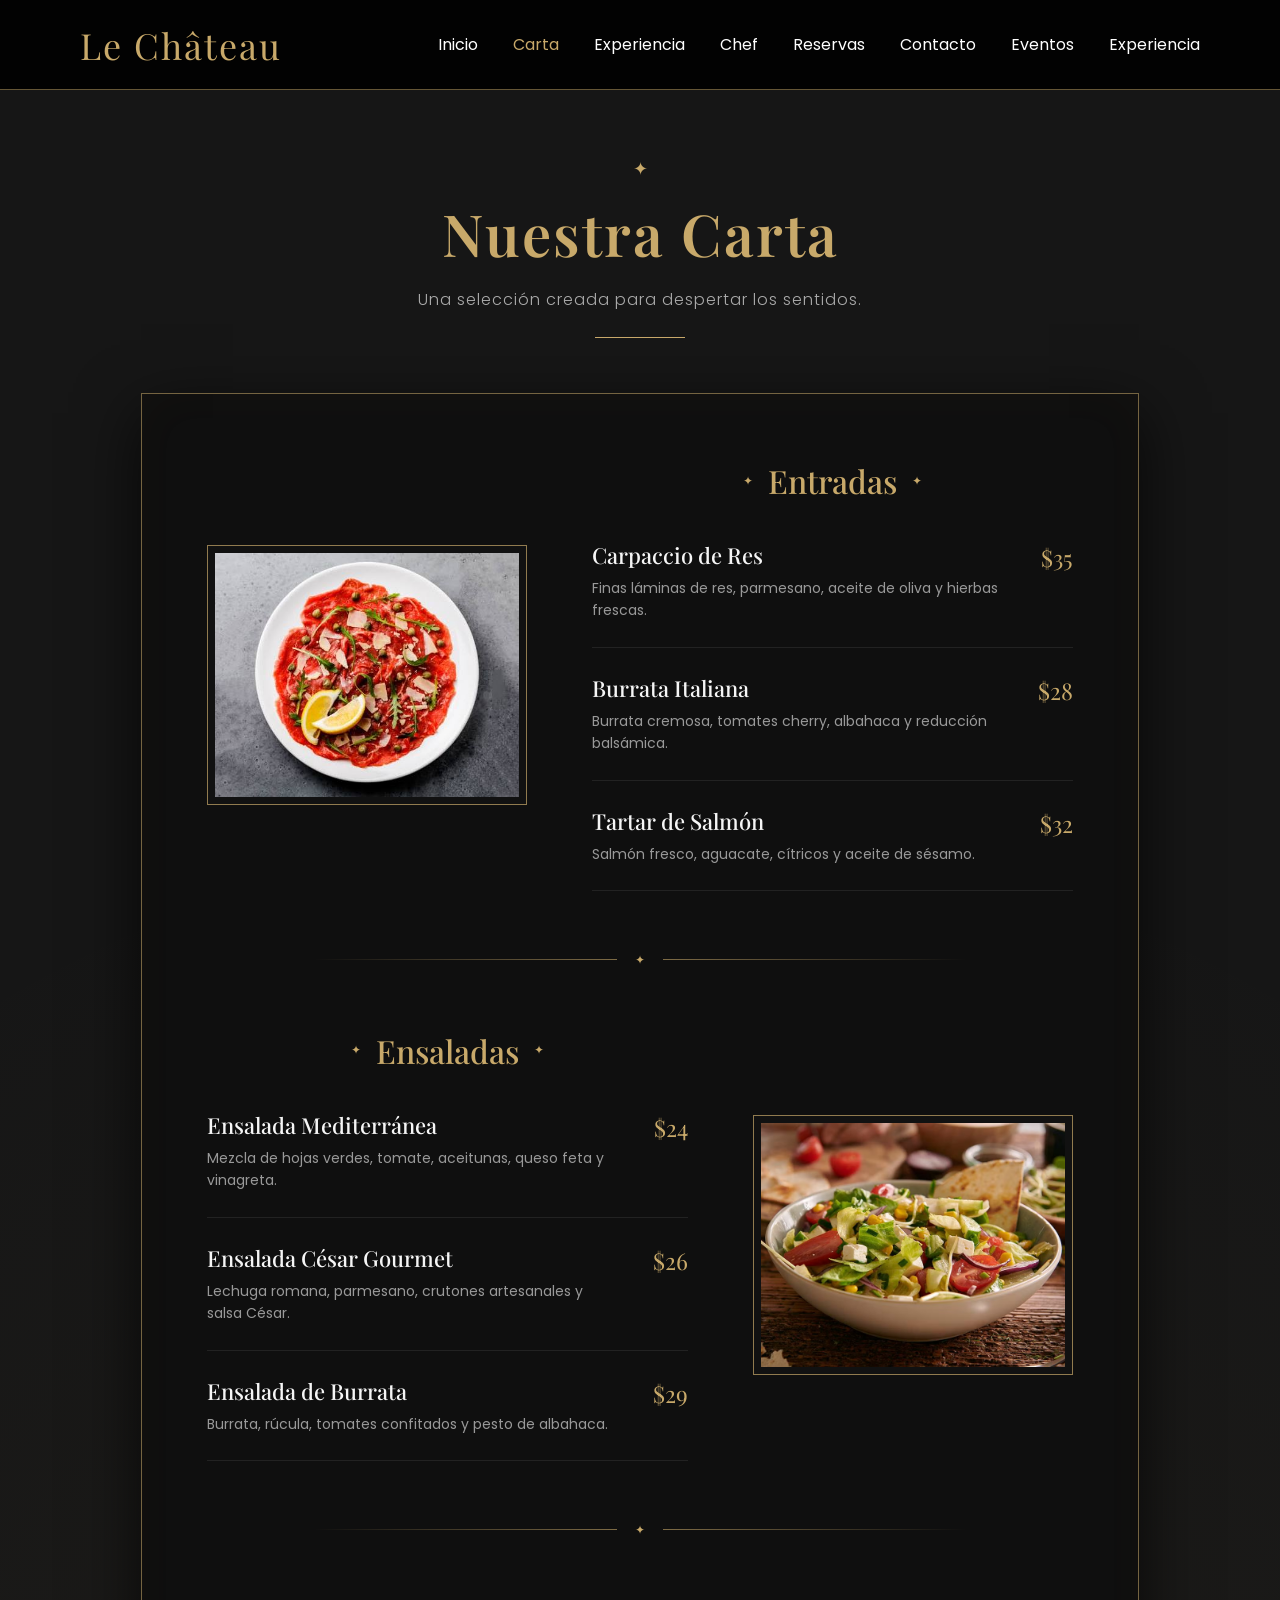
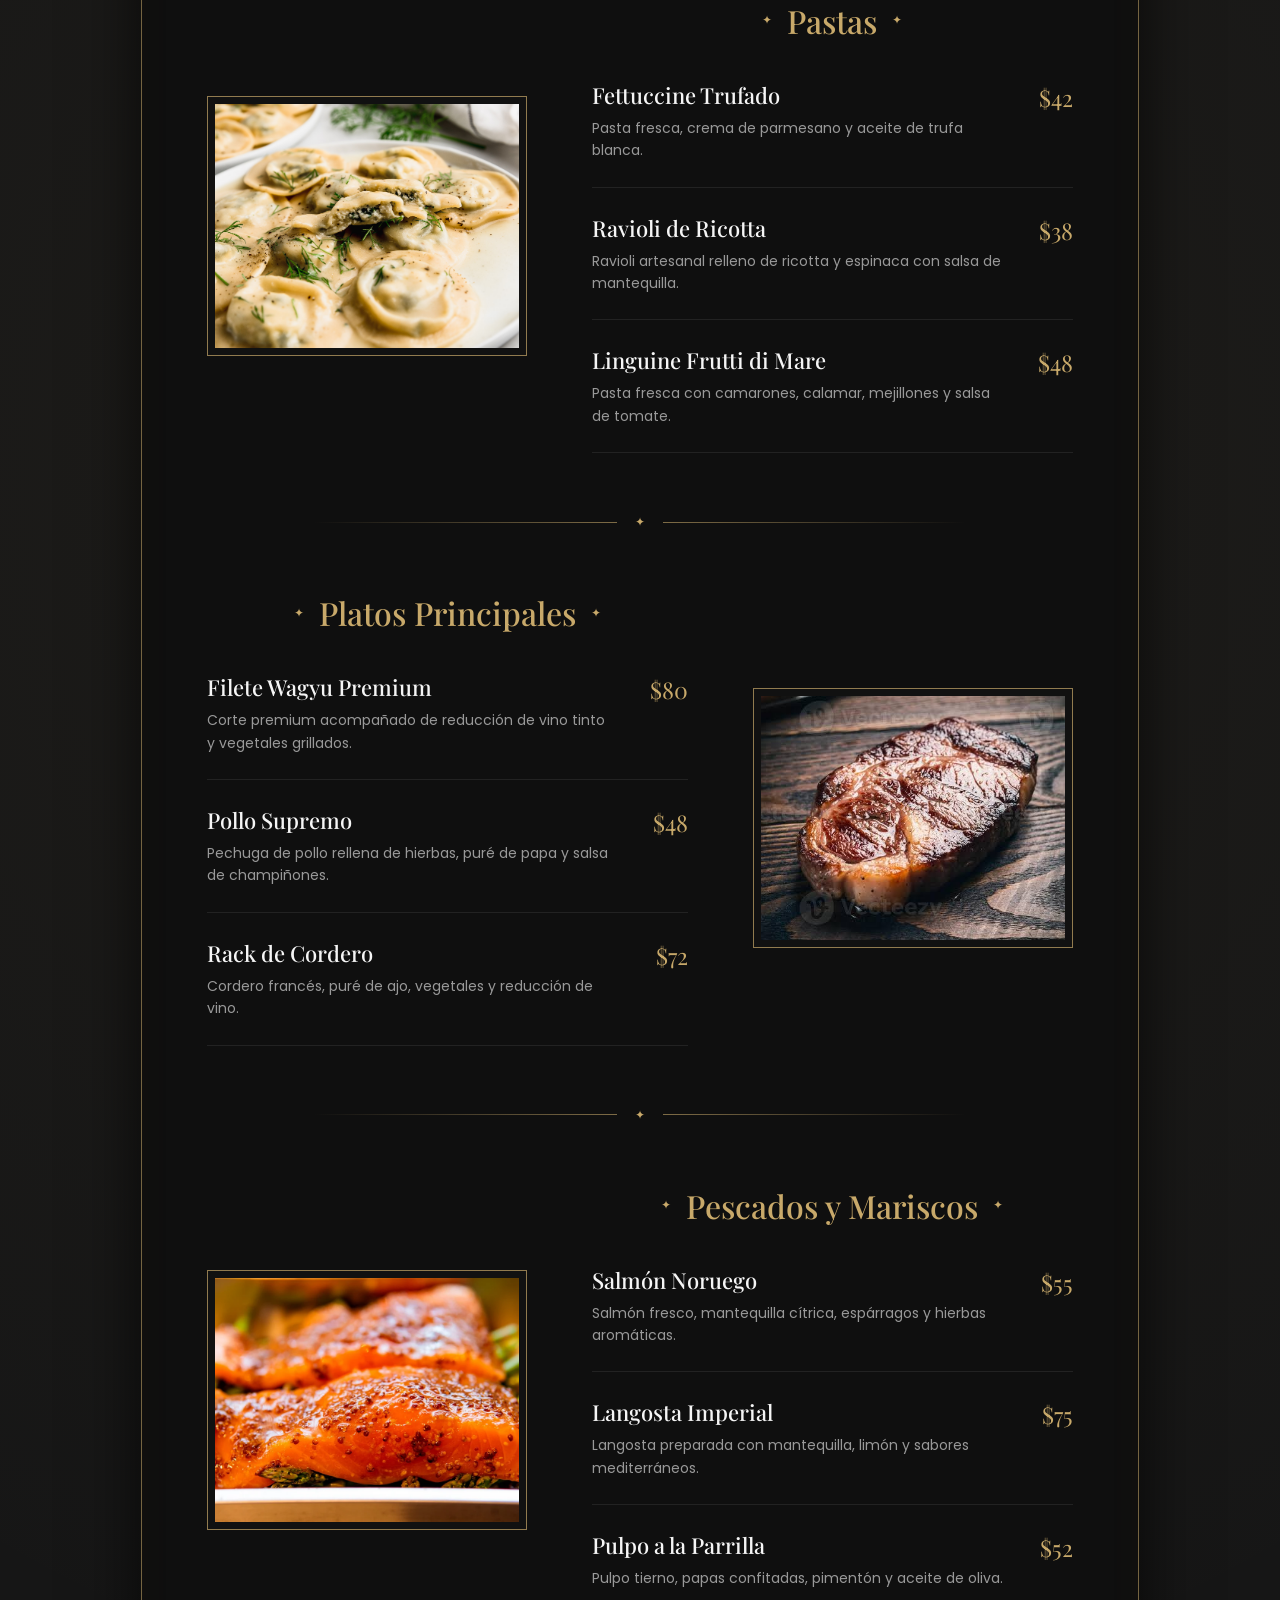
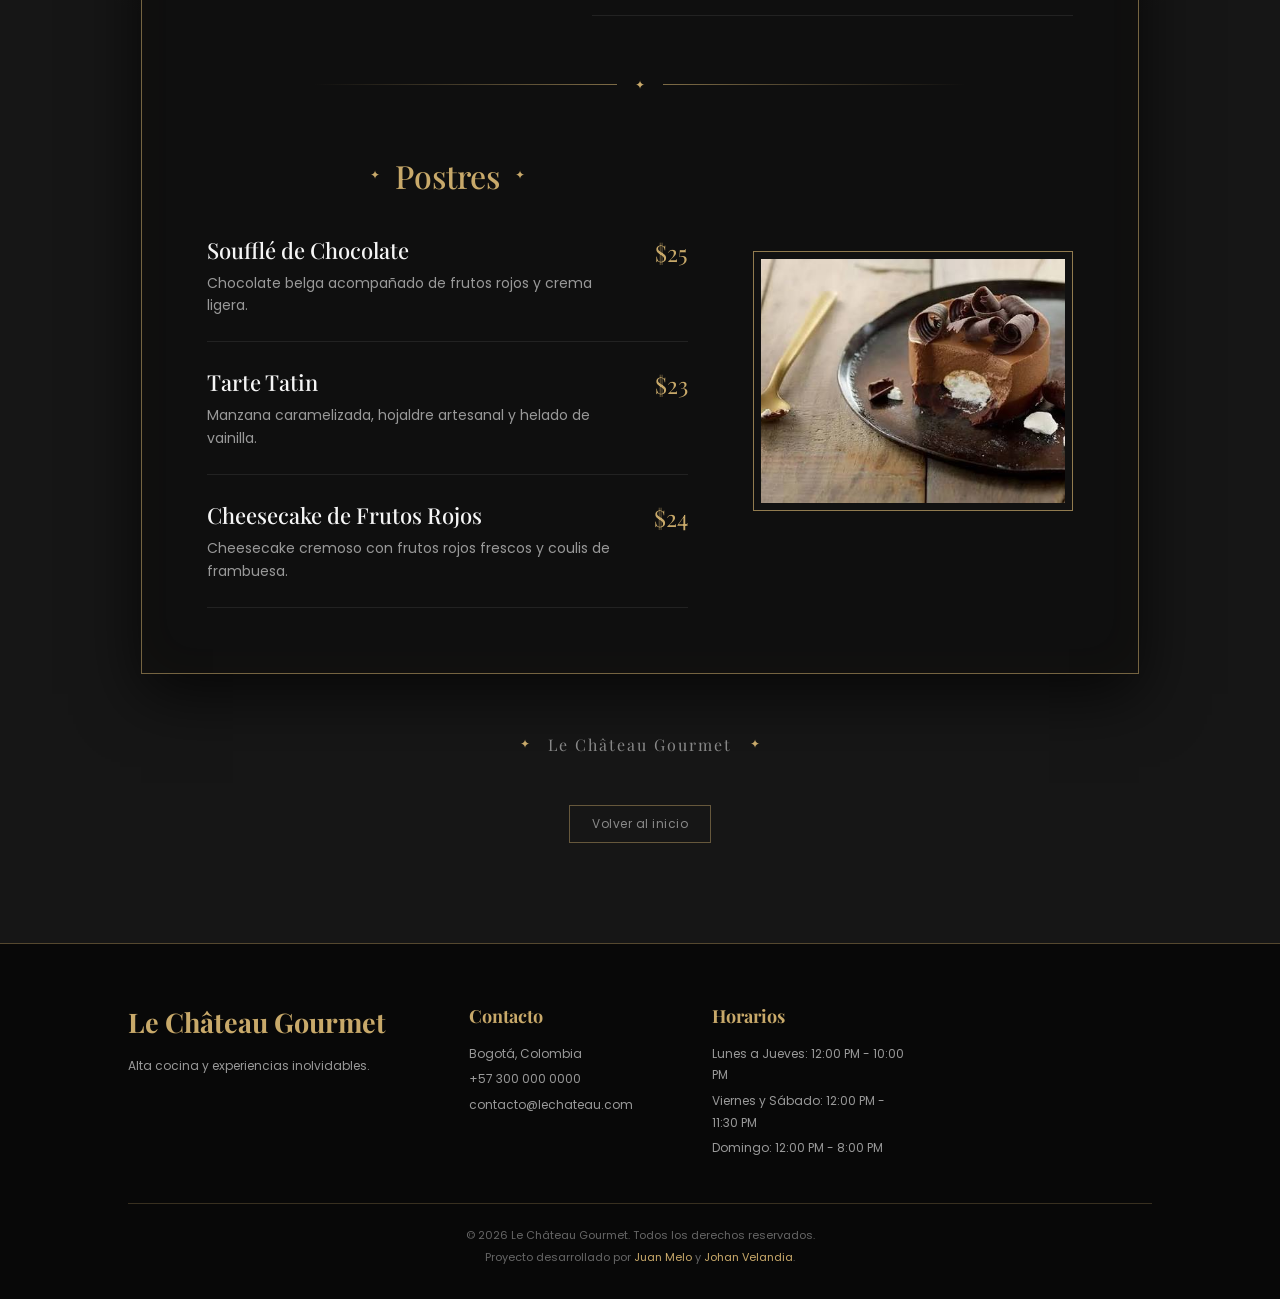
==== commit b65d2bb7: "Hola" ====
--- a/carta.html
+++ b/carta.html
@@ -73,21 +73,21 @@
 
 
                 <li>
-                    <a href="index.html#experiencia">
+                    <a href="experiencia.html">
                         Experiencia
                     </a>
                 </li>
 
 
                 <li>
-                    <a href="index.html#chef">
+                    <a href="cheff.html">
                         Chef
                     </a>
                 </li>
 
 
                 <li>
-                    <a href="index.html#reservas">
+                    <a href="reservas.html">
                         Reservas
                     </a>
                 </li>
@@ -103,6 +103,11 @@
                 <li>
                     <a href="eventos.html">
                         Eventos
+                    </a>
+                </li>
+                <li>
+                    <a href="galeria.html">
+                        Experiencia
                     </a>
                 </li>
 
--- a/estilos.css
+++ b/estilos.css
@@ -5641,4 +5641,203 @@
     transform: translateX(-50%);
 
     z-index: 3;
+}
+
+/* =========================================================
+   ESTILOS EXCLUSIVOS DE GALERIA.HTML
+========================================================= */
+
+.galeria-page-seccion {
+    min-height: 100vh;
+    padding: 155px 0 100px;
+    background:
+        radial-gradient(
+            circle at center,
+            rgba(200, 169, 106, .05),
+            transparent 60%
+        ),
+        #161616;
+}
+
+.galeria-header {
+    text-align: center;
+    margin-bottom: 45px;
+    padding: 0 20px;
+}
+
+.galeria-header h1 {
+    font-family: 'Playfair Display', serif;
+    color: #C8A96A;
+    font-size: 58px;
+    font-weight: 600;
+    letter-spacing: 2px;
+}
+
+.galeria-header p {
+    margin-top: 15px;
+    color: #aaa;
+    font-size: 16px;
+    font-weight: 300;
+    letter-spacing: 1px;
+}
+
+/* FILTROS */
+.galeria-filtros {
+    display: flex;
+    justify-content: center;
+    flex-wrap: wrap;
+    gap: 15px;
+    margin-bottom: 50px;
+}
+
+.filtro-btn {
+    background: transparent;
+    border: 1px solid rgba(200, 169, 106, .4);
+    color: #ccc;
+    padding: 10px 25px;
+    font-family: 'Poppins', sans-serif;
+    font-size: 13px;
+    letter-spacing: 1px;
+    text-transform: uppercase;
+    cursor: pointer;
+    transition: .3s;
+}
+
+.filtro-btn:hover,
+.filtro-btn.activo {
+    background: #C8A96A;
+    color: #111;
+    border-color: #C8A96A;
+}
+
+/* GRID DE FOTOS */
+.galeria-grid {
+    width: 85%;
+    max-width: 1200px;
+    margin: 0 auto;
+    display: grid;
+    grid-template-columns: repeat(auto-fill, minmax(320px, 1fr));
+    gap: 25px;
+}
+
+.galeria-item {
+    position: relative;
+    height: 280px;
+    overflow: hidden;
+    border: 1px solid rgba(200, 169, 106, .4);
+    background: #0f0f0f;
+    cursor: pointer;
+}
+
+.galeria-item img {
+    width: 100%;
+    height: 100%;
+    object-fit: cover;
+    transition: transform .5s ease;
+}
+
+.galeria-item:hover img {
+    transform: scale(1.1);
+}
+
+.galeria-overlay {
+    position: absolute;
+    top: 0;
+    left: 0;
+    width: 100%;
+    height: 100%;
+    background: rgba(0, 0, 0, .8);
+    display: flex;
+    flex-direction: column;
+    justify-content: center;
+    align-items: center;
+    text-align: center;
+    padding: 20px;
+    opacity: 0;
+    transition: opacity .4s ease;
+}
+
+.galeria-item:hover .galeria-overlay {
+    opacity: 1;
+}
+
+.galeria-overlay h3 {
+    font-family: 'Playfair Display', serif;
+    color: #C8A96A;
+    font-size: 24px;
+    margin-bottom: 8px;
+}
+
+.galeria-overlay p {
+    color: #ddd;
+    font-size: 13px;
+    line-height: 1.5;
+    margin-bottom: 15px;
+}
+
+.icono-zoom {
+    color: #C8A96A;
+    font-size: 12px;
+    text-transform: uppercase;
+    letter-spacing: 1px;
+    border-bottom: 1px solid #C8A96A;
+    padding-bottom: 2px;
+}
+
+/* LIGHTBOX / MODAL */
+.lightbox {
+    display: none;
+    position: fixed;
+    z-index: 2000;
+    left: 0;
+    top: 0;
+    width: 100%;
+    height: 100%;
+    background-color: rgba(0, 0, 0, .92);
+    backdrop-filter: blur(8px);
+    justify-content: center;
+    align-items: center;
+    flex-direction: column;
+}
+
+.lightbox-contenido {
+    max-width: 80%;
+    max-height: 75vh;
+    border: 1px solid #C8A96A;
+    box-shadow: 0 0 30px rgba(200, 169, 106, .3);
+}
+
+.lightbox-caption {
+    margin-top: 15px;
+    color: #C8A96A;
+    font-family: 'Playfair Display', serif;
+    font-size: 22px;
+    text-align: center;
+}
+
+.lightbox-cerrar {
+    position: absolute;
+    top: 25px;
+    right: 35px;
+    color: #C8A96A;
+    font-size: 40px;
+    font-weight: bold;
+    cursor: pointer;
+    transition: .3s;
+}
+
+.lightbox-cerrar:hover {
+    color: #fff;
+}
+
+/* RESPONSIVE GALERÍA */
+@media(max-width: 900px) {
+    .galeria-header h1 {
+        font-size: 43px;
+    }
+
+    .galeria-grid {
+        width: 90%;
+        grid-template-columns: 1fr;
+    }
 }
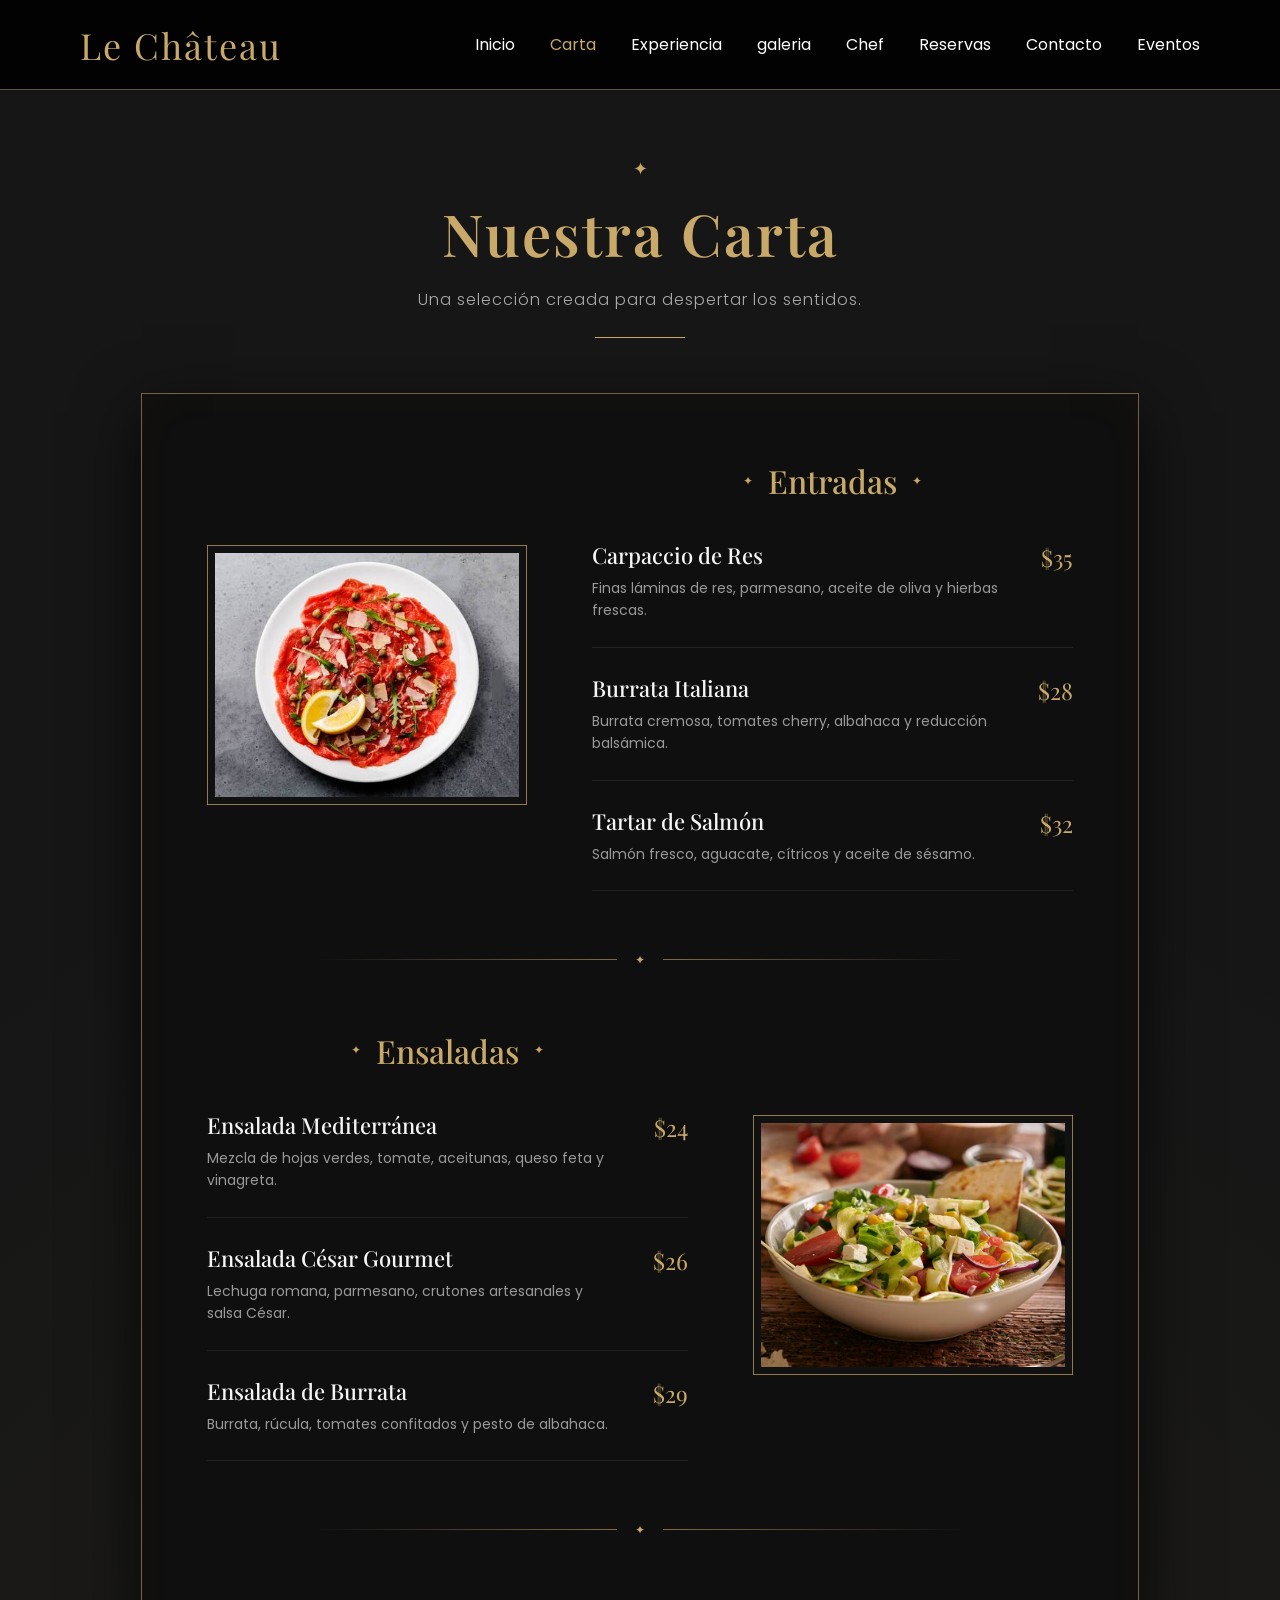
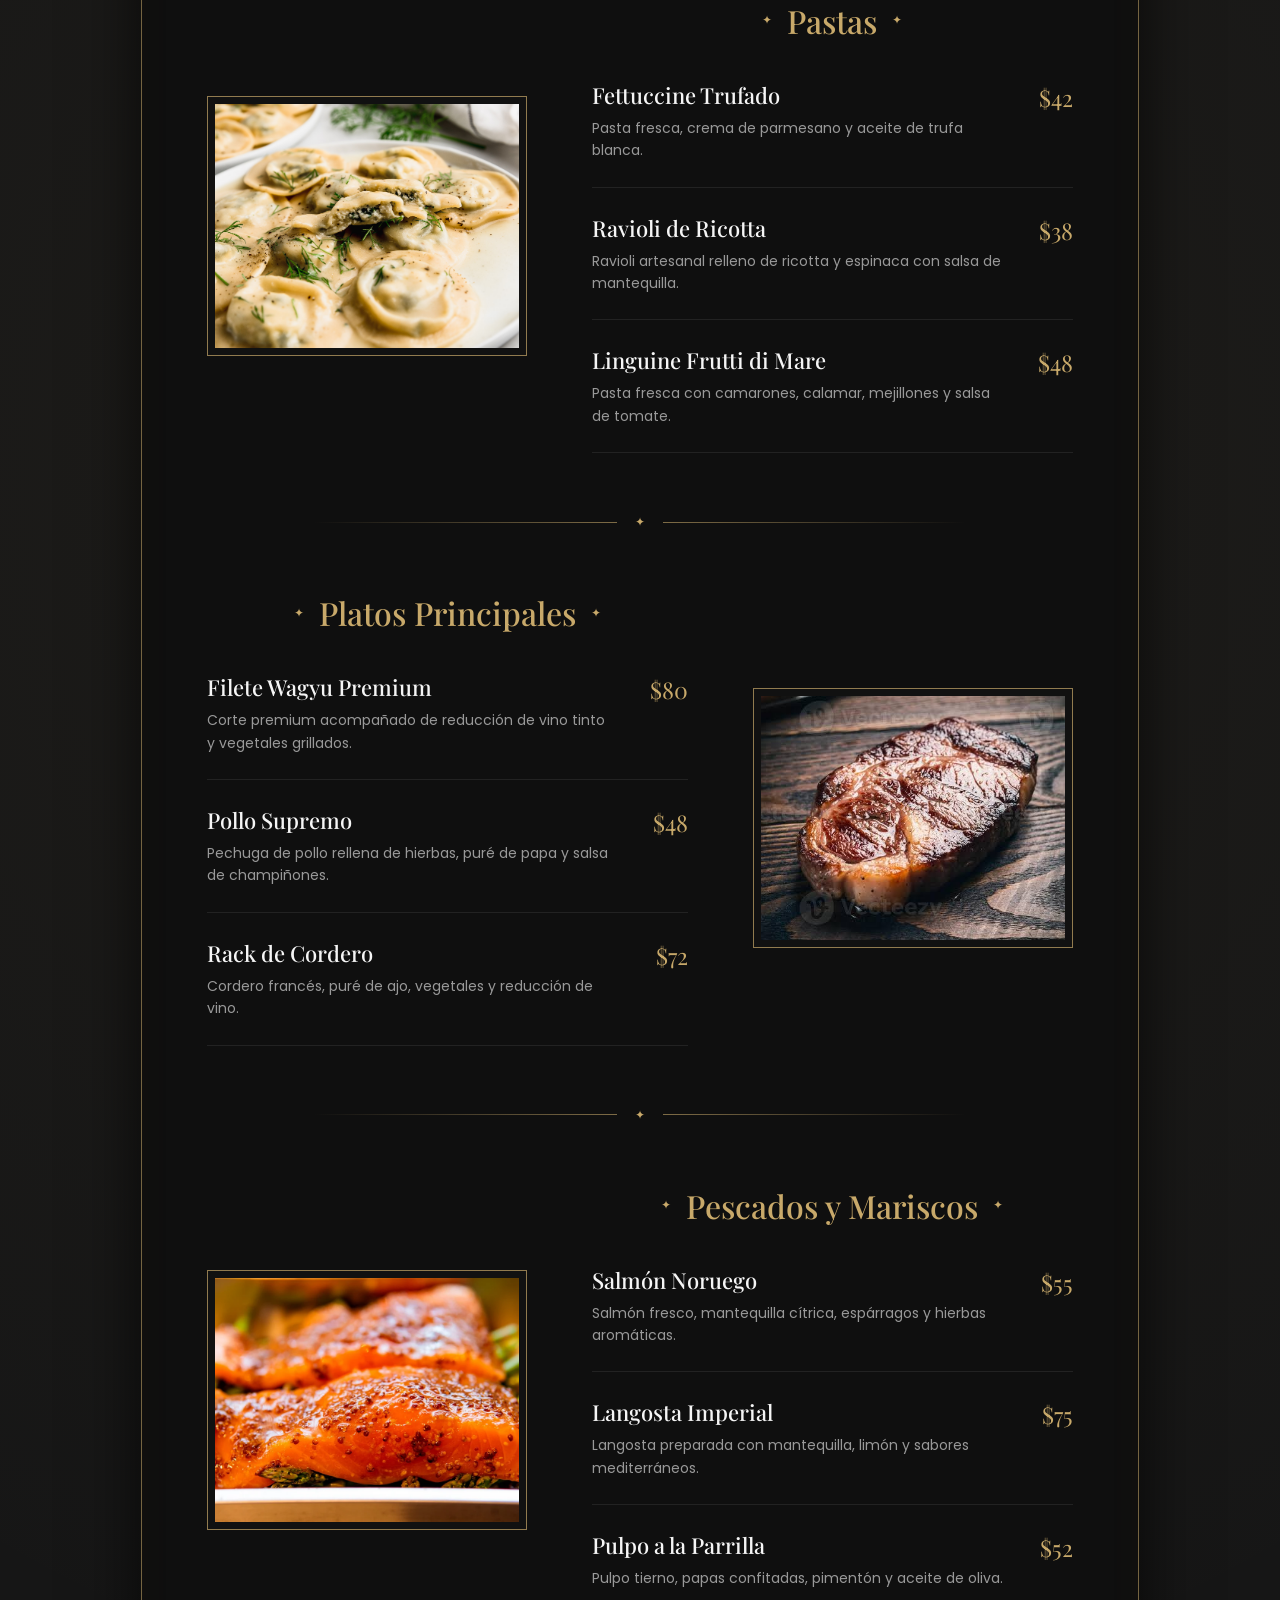
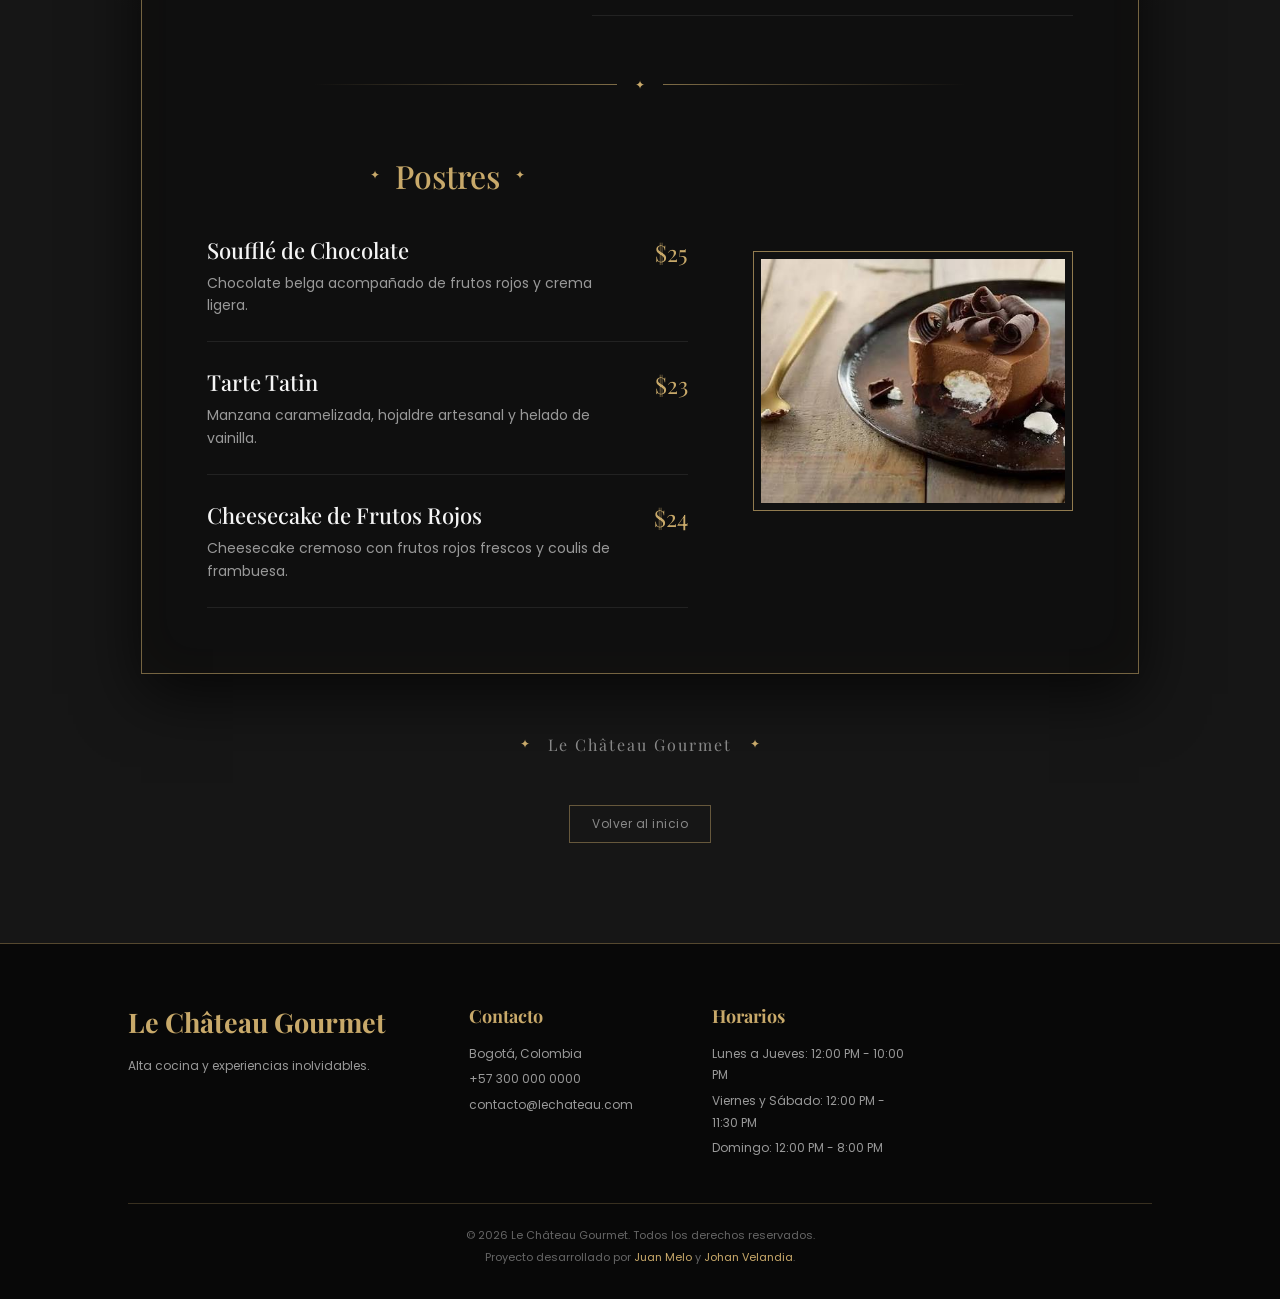
==== commit a1284d35: "las cagadas de melo no tienen limite" ====
--- a/carta.html
+++ b/carta.html
@@ -77,6 +77,11 @@
                         Experiencia
                     </a>
                 </li>
+                <li>
+                    <a href="galeria.html">
+                        galeria
+                    </a>
+                </li>
 
 
                 <li>
@@ -105,11 +110,7 @@
                         Eventos
                     </a>
                 </li>
-                <li>
-                    <a href="galeria.html">
-                        Experiencia
-                    </a>
-                </li>
+                
 
 
             </ul>
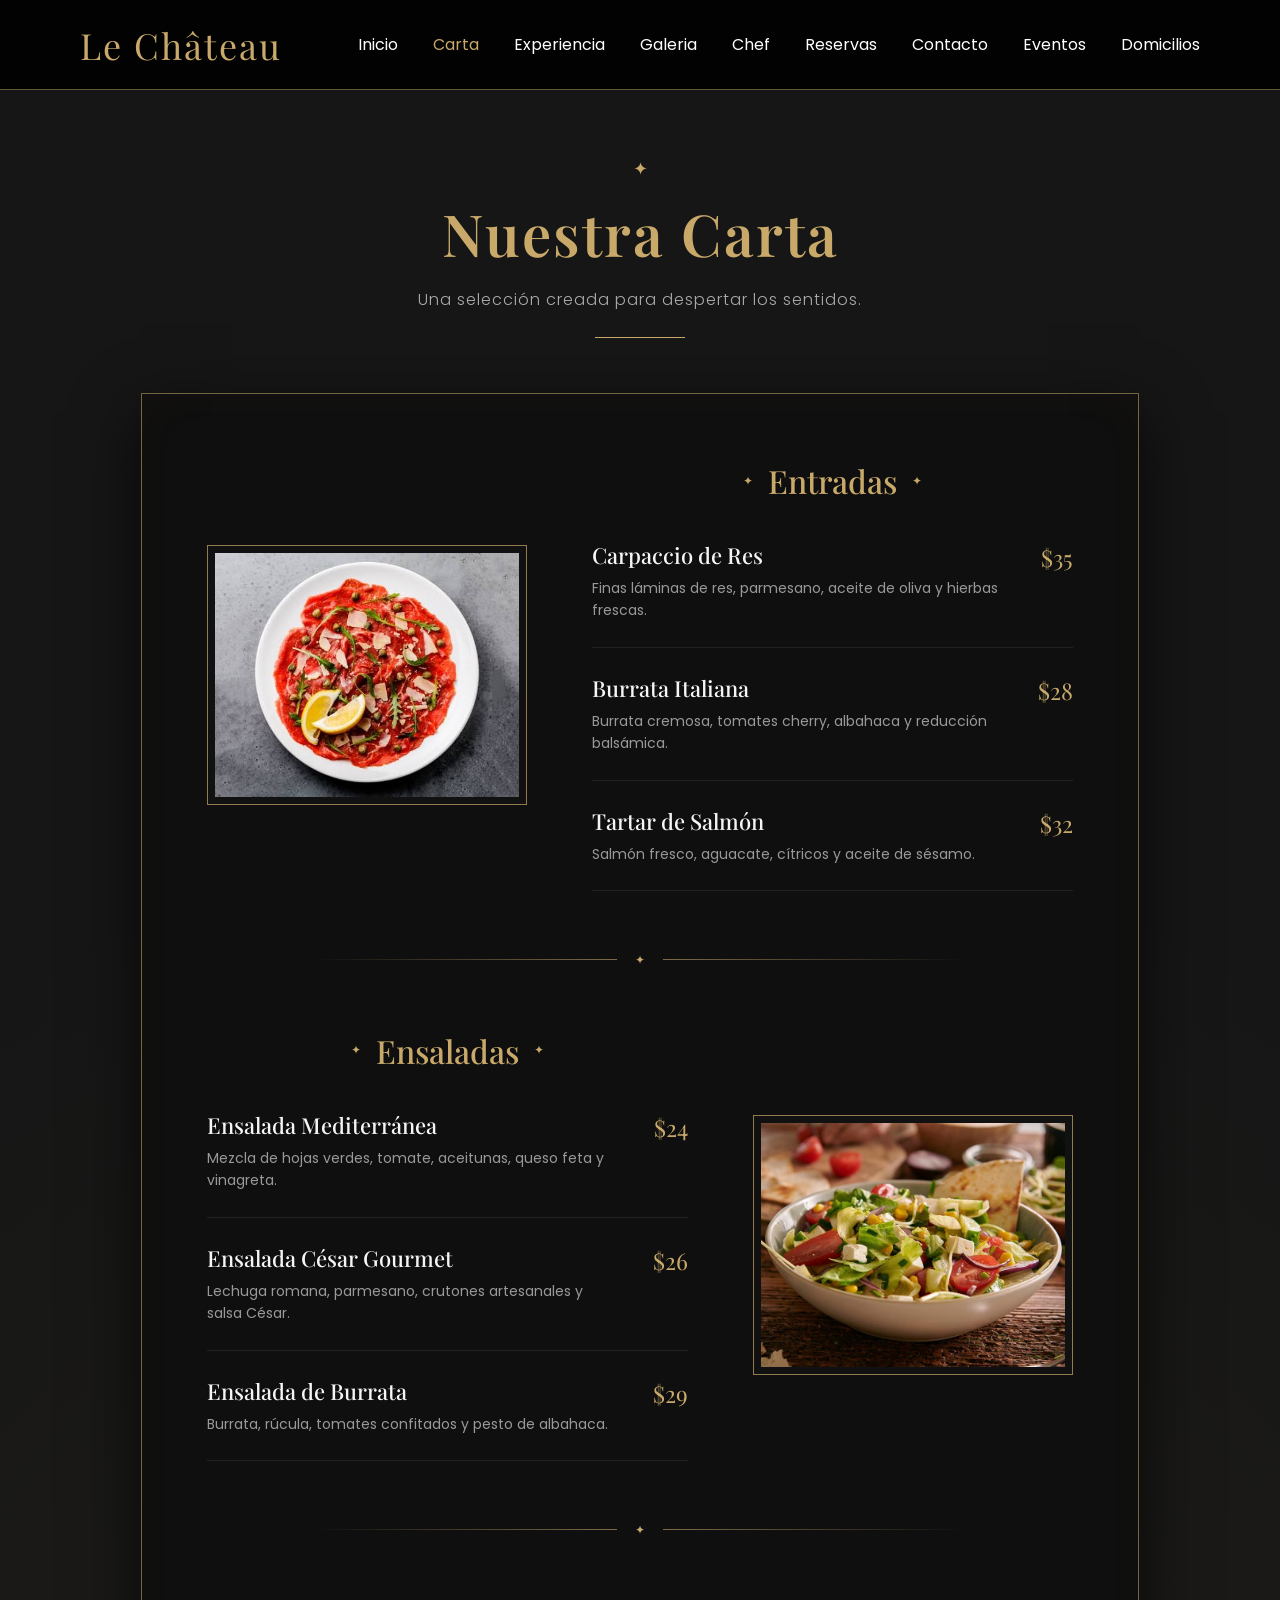
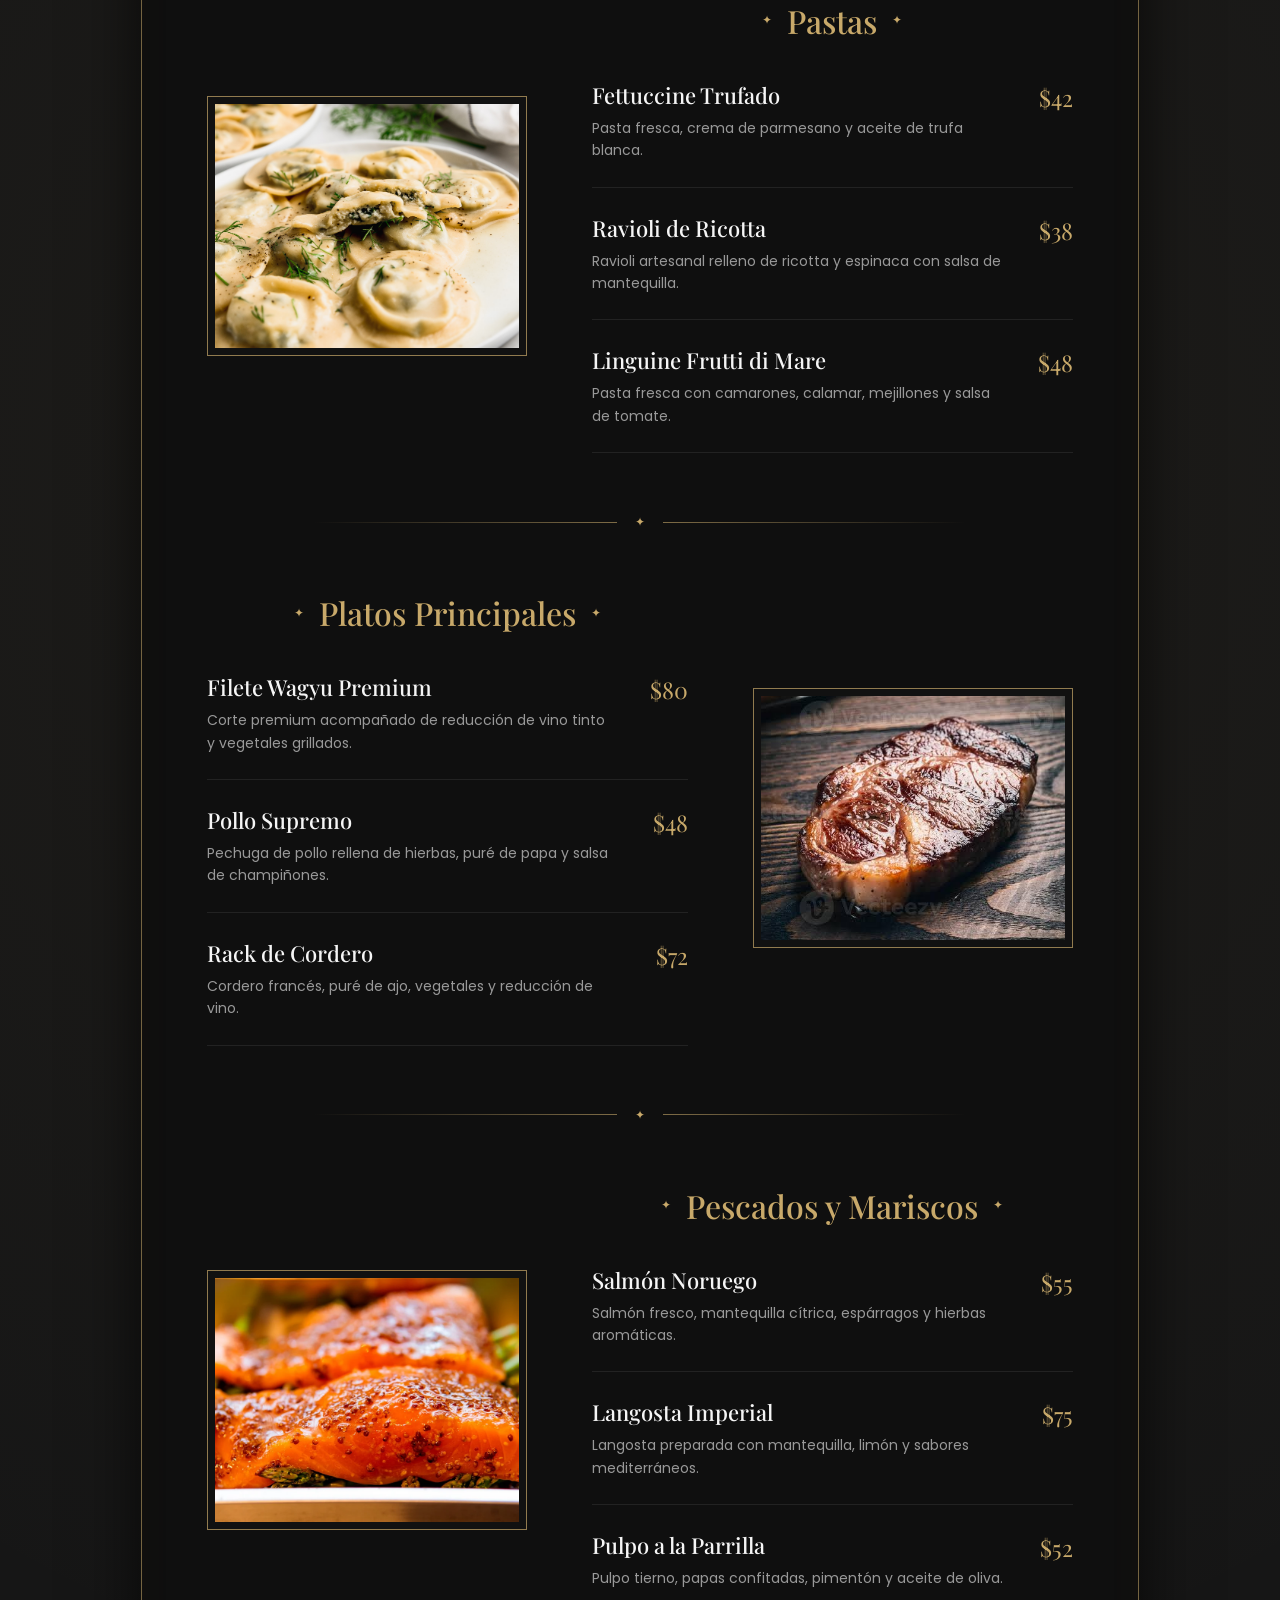
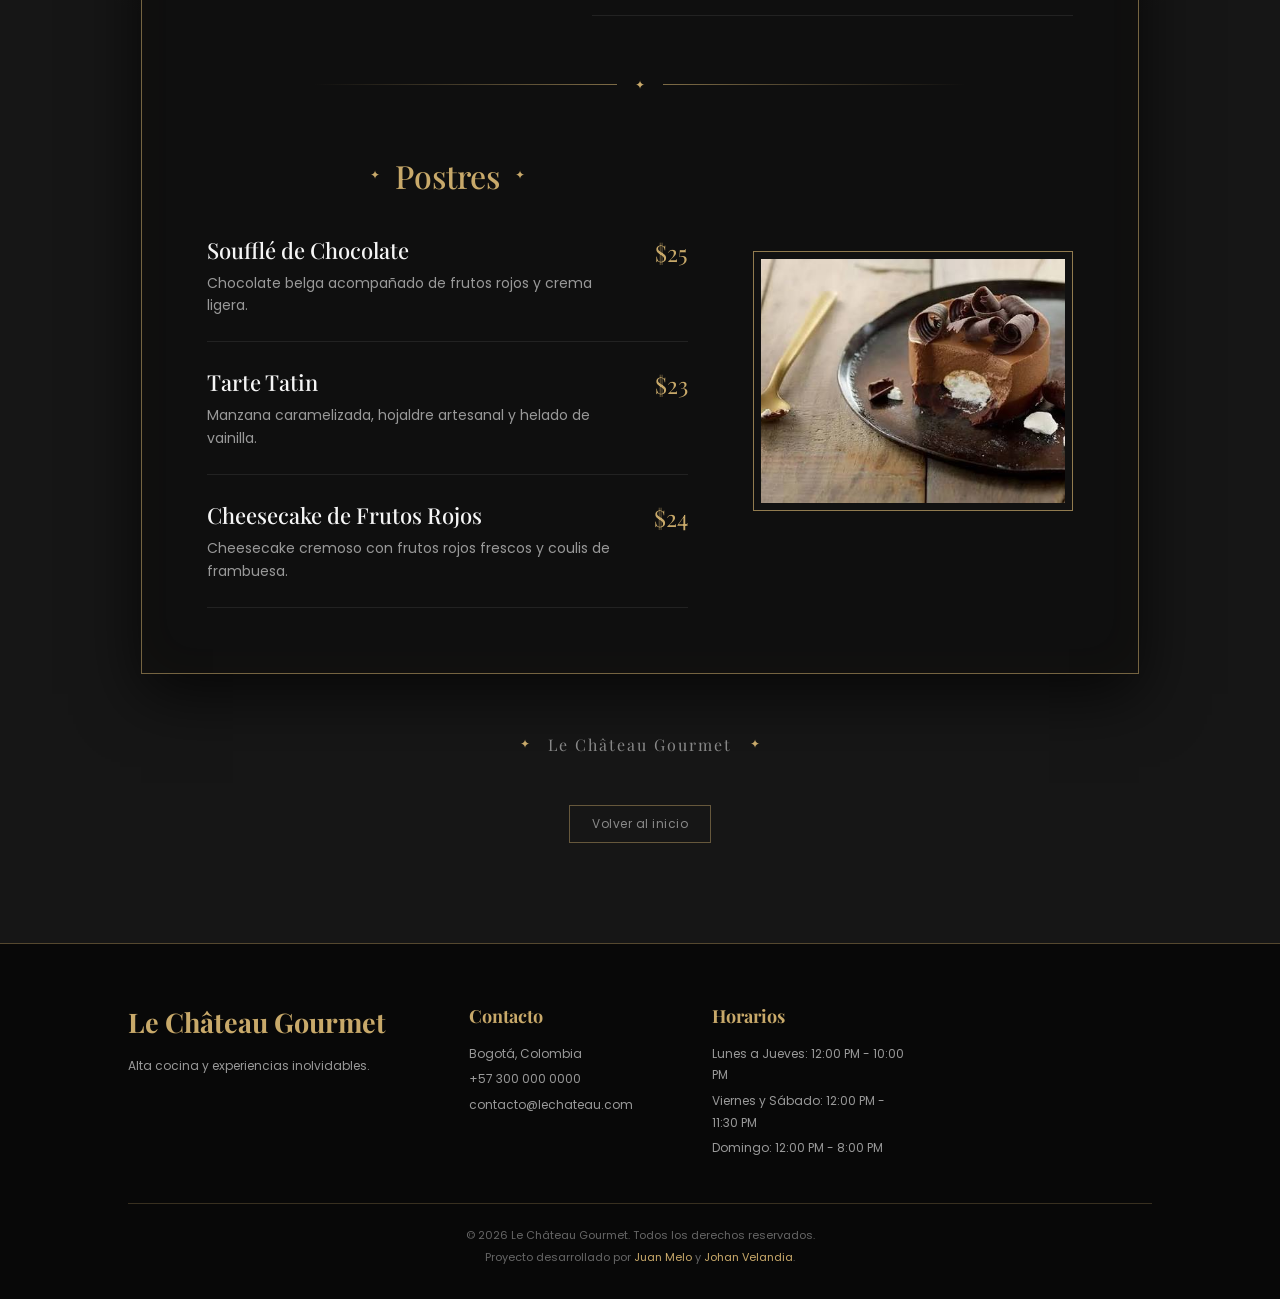
==== commit 02701233: "AA" ====
--- a/carta.html
+++ b/carta.html
@@ -79,7 +79,7 @@
                 </li>
                 <li>
                     <a href="galeria.html">
-                        galeria
+                        Galeria
                     </a>
                 </li>
 
@@ -111,7 +111,11 @@
                     </a>
                 </li>
                 
-
+                <li>
+                    <a href="domicilios.html">
+                        Domicilios
+                    </a>
+                </li>
 
             </ul>
 
--- a/estilos.css
+++ b/estilos.css
@@ -5840,4 +5840,434 @@
         width: 90%;
         grid-template-columns: 1fr;
     }
+}
+/* =========================================================
+   ESTILOS EXCLUSIVOS DE DOMICILIOS.HTML & CARRITO
+========================================================= */
+
+.domicilios-seccion {
+    min-height: 100vh;
+    padding: 155px 0 100px;
+    background:
+        radial-gradient(
+            circle at center,
+            rgba(200, 169, 106, .05),
+            transparent 60%
+        ),
+        #161616;
+}
+
+.domicilios-header {
+    text-align: center;
+    margin-bottom: 40px;
+    padding: 0 20px;
+}
+
+.domicilios-header h1 {
+    font-family: 'Playfair Display', serif;
+    color: #C8A96A;
+    font-size: 58px;
+    font-weight: 600;
+    letter-spacing: 2px;
+}
+
+.domicilios-header p {
+    margin-top: 15px;
+    color: #aaa;
+    font-size: 16px;
+    font-weight: 300;
+}
+
+/* FILTROS DOMICILIOS */
+.domicilios-filtros {
+    display: flex;
+    justify-content: center;
+    flex-wrap: wrap;
+    gap: 15px;
+    margin-bottom: 45px;
+}
+
+/* BOTÓN FLOTANTE DEL CARRITO EN NAVBAR */
+.btn-carrito-nav {
+    background: #111;
+    border: 1px solid #C8A96A;
+    color: #C8A96A;
+    padding: 8px 18px;
+    font-size: 16px;
+    cursor: pointer;
+    transition: .3s;
+    display: flex;
+    align-items: center;
+    gap: 8px;
+}
+
+.btn-carrito-nav:hover {
+    background: #C8A96A;
+    color: #111;
+}
+
+#contador-carrito {
+    background: #C8A96A;
+    color: #111;
+    font-weight: bold;
+    border-radius: 50%;
+    padding: 2px 7px;
+    font-size: 12px;
+}
+
+.btn-carrito-nav:hover #contador-carrito {
+    background: #111;
+    color: #C8A96A;
+}
+
+/* GRID DE PRODUCTOS */
+.domicilios-grid {
+    width: 85%;
+    max-width: 1200px;
+    margin: 0 auto;
+    display: grid;
+    grid-template-columns: repeat(auto-fill, minmax(320px, 1fr));
+    gap: 30px;
+}
+
+.producto-card {
+    background: #0f0f0f;
+    border: 1px solid rgba(200, 169, 106, .4);
+    box-shadow: 0 10px 30px rgba(0, 0, 0, .5);
+    display: flex;
+    flex-direction: column;
+    justify-content: space-between;
+    transition: .4s;
+    position: relative;
+    overflow: hidden;
+}
+
+.producto-card:hover {
+    border-color: #C8A96A;
+    transform: translateY(-5px);
+}
+
+.producto-img {
+    height: 220px;
+    width: 100%;
+    position: relative;
+    overflow: hidden;
+}
+
+.producto-img img {
+    width: 100%;
+    height: 100%;
+    object-fit: cover;
+    transition: transform .5s;
+}
+
+.producto-card:hover .producto-img img {
+    transform: scale(1.08);
+}
+
+.badge-gourmet {
+    position: absolute;
+    top: 15px;
+    right: 15px;
+    background: rgba(0, 0, 0, .85);
+    border: 1px solid #C8A96A;
+    color: #C8A96A;
+    font-size: 11px;
+    padding: 4px 10px;
+    letter-spacing: 1px;
+    text-transform: uppercase;
+}
+
+.producto-info {
+    padding: 22px;
+    display: flex;
+    flex-direction: column;
+    flex: 1;
+    justify-content: space-between;
+}
+
+.producto-info h3 {
+    font-family: 'Playfair Display', serif;
+    color: #C8A96A;
+    font-size: 22px;
+    margin-bottom: 8px;
+}
+
+.producto-info p {
+    color: #aaa;
+    font-size: 13px;
+    line-height: 1.6;
+    margin-bottom: 20px;
+}
+
+.producto-footer {
+    display: flex;
+    justify-content: space-between;
+    align-items: center;
+    border-top: 1px solid rgba(200, 169, 106, .15);
+    padding-top: 15px;
+}
+
+.precio-tag {
+    font-family: 'Playfair Display', serif;
+    color: #fff;
+    font-size: 20px;
+}
+
+.btn-agregar {
+    padding: 8px 18px;
+    font-size: 12px;
+    margin: 0;
+    cursor: pointer;
+}
+
+/* DRAWER / SIDEBAR DEL CARRITO */
+.overlay-carrito {
+    position: fixed;
+    top: 0;
+    left: 0;
+    width: 100%;
+    height: 100%;
+    background: rgba(0, 0, 0, .75);
+    backdrop-filter: blur(4px);
+    z-index: 1500;
+    opacity: 0;
+    pointer-events: none;
+    transition: opacity .4s ease;
+}
+
+.overlay-carrito.activo {
+    opacity: 1;
+    pointer-events: auto;
+}
+
+.drawer-carrito {
+    position: fixed;
+    top: 0;
+    right: -420px;
+    width: 420px;
+    max-width: 100%;
+    height: 100vh;
+    background: #0a0a0a;
+    border-left: 1px solid #C8A96A;
+    z-index: 1600;
+    display: flex;
+    flex-direction: column;
+    transition: right .4s cubic-bezier(0.25, 1, 0.5, 1);
+    box-shadow: -10px 0 30px rgba(0, 0, 0, .8);
+}
+
+.drawer-carrito.activo {
+    right: 0;
+}
+
+.drawer-header {
+    padding: 25px;
+    border-bottom: 1px solid rgba(200, 169, 106, .3);
+    display: flex;
+    justify-content: space-between;
+    align-items: center;
+}
+
+.drawer-header h2 {
+    font-family: 'Playfair Display', serif;
+    color: #C8A96A;
+    font-size: 24px;
+}
+
+.btn-cerrar {
+    background: transparent;
+    border: none;
+    color: #C8A96A;
+    font-size: 32px;
+    cursor: pointer;
+    line-height: 1;
+}
+
+.drawer-body {
+    flex: 1;
+    overflow-y: auto;
+    padding: 20px 25px;
+    display: flex;
+    flex-direction: column;
+    gap: 15px;
+}
+
+.item-carrito {
+    display: flex;
+    align-items: center;
+    gap: 15px;
+    background: #121212;
+    padding: 12px;
+    border: 1px solid rgba(200, 169, 106, .2);
+}
+
+.item-carrito img {
+    width: 60px;
+    height: 60px;
+    object-fit: cover;
+    border: 1px solid #C8A96A;
+}
+
+.item-detalles {
+    flex: 1;
+}
+
+.item-detalles h4 {
+    font-family: 'Playfair Display', serif;
+    color: #fff;
+    font-size: 15px;
+}
+
+.item-detalles p {
+    color: #C8A96A;
+    font-size: 13px;
+    margin-top: 3px;
+}
+
+.item-controles {
+    display: flex;
+    align-items: center;
+    gap: 8px;
+    margin-top: 6px;
+}
+
+.btn-cant {
+    background: #1a1a1a;
+    border: 1px solid #C8A96A;
+    color: #C8A96A;
+    width: 22px;
+    height: 22px;
+    cursor: pointer;
+    font-size: 12px;
+    display: flex;
+    justify-content: center;
+    align-items: center;
+}
+
+.cant-val {
+    color: #fff;
+    font-size: 12px;
+}
+
+.btn-eliminar {
+    background: transparent;
+    border: none;
+    color: #888;
+    cursor: pointer;
+    font-size: 16px;
+    transition: .3s;
+}
+
+.btn-eliminar:hover {
+    color: #e74c3c;
+}
+
+.drawer-footer {
+    padding: 25px;
+    border-top: 1px solid rgba(200, 169, 106, .3);
+    background: #0f0f0f;
+}
+
+.resumen-precio {
+    display: flex;
+    justify-content: space-between;
+    color: #aaa;
+    font-size: 13px;
+    margin-bottom: 8px;
+}
+
+.resumen-precio.total {
+    color: #fff;
+    font-size: 18px;
+    font-family: 'Playfair Display', serif;
+    border-top: 1px solid rgba(200, 169, 106, .2);
+    padding-top: 10px;
+    margin-top: 10px;
+}
+
+.resumen-precio.total strong {
+    color: #C8A96A;
+}
+
+.form-checkout {
+    margin-top: 15px;
+    display: flex;
+    flex-direction: column;
+    gap: 12px;
+}
+
+.btn-checkout {
+    width: 100%;
+    margin-top: 10px;
+    cursor: pointer;
+}
+
+.carrito-vacio {
+    text-align: center;
+    color: #888;
+    padding: 40px 0;
+    font-style: italic;
+}
+
+/* MODAL CONFIRMACIÓN */
+.modal-card {
+    background: #0f0f0f;
+    border: 1px solid #C8A96A;
+    padding: 40px;
+    max-width: 450px;
+    text-align: center;
+    box-shadow: 0 0 50px rgba(0, 0, 0, .9);
+}
+
+.modal-card h2 {
+    font-family: 'Playfair Display', serif;
+    color: #C8A96A;
+    font-size: 32px;
+    margin: 15px 0;
+}
+
+.modal-card p {
+    color: #ccc;
+    font-size: 14px;
+    line-height: 1.6;
+    margin-bottom: 15px;
+}
+
+/* RESPONSIVE DOMICILIOS */
+@media(max-width: 900px) {
+    .domicilios-header h1 {
+        font-size: 42px;
+    }
+
+    .domicilios-grid {
+        width: 90%;
+        grid-template-columns: 1fr;
+    }
+
+    .drawer-carrito {
+        width: 100%;
+        right: -100%;
+    }
+}
+/* Quitar el fondo blanco nativo y aplicar fondo oscuro con texto gris */
+.form-checkout input,
+.form-checkout input:focus,
+.form-checkout input:active,
+.form-checkout input:-webkit-autofill {
+    background-color: #161616 !important; /* Fondo oscuro que combina con la página */
+    color: #bbb !important;               /* Texto escrito en gris suave */
+    border: 1px solid rgba(200, 169, 106, .4) !important; /* Borde dorado tenue */
+    outline: none !important;             /* Quita el borde blanco/azul nativo del navegador */
+}
+
+/* Color del texto de sugerencia (placeholder) en gris más tenue */
+.form-checkout input::placeholder {
+    color: #666 !important;
+}
+
+/* Al hacer clic (focus), resalta solo el borde dorado */
+.form-checkout input:focus {
+    border-color: #C8A96A !important;
+    box-shadow: 0 0 8px rgba(200, 169, 106, 0.3) !important;
 }
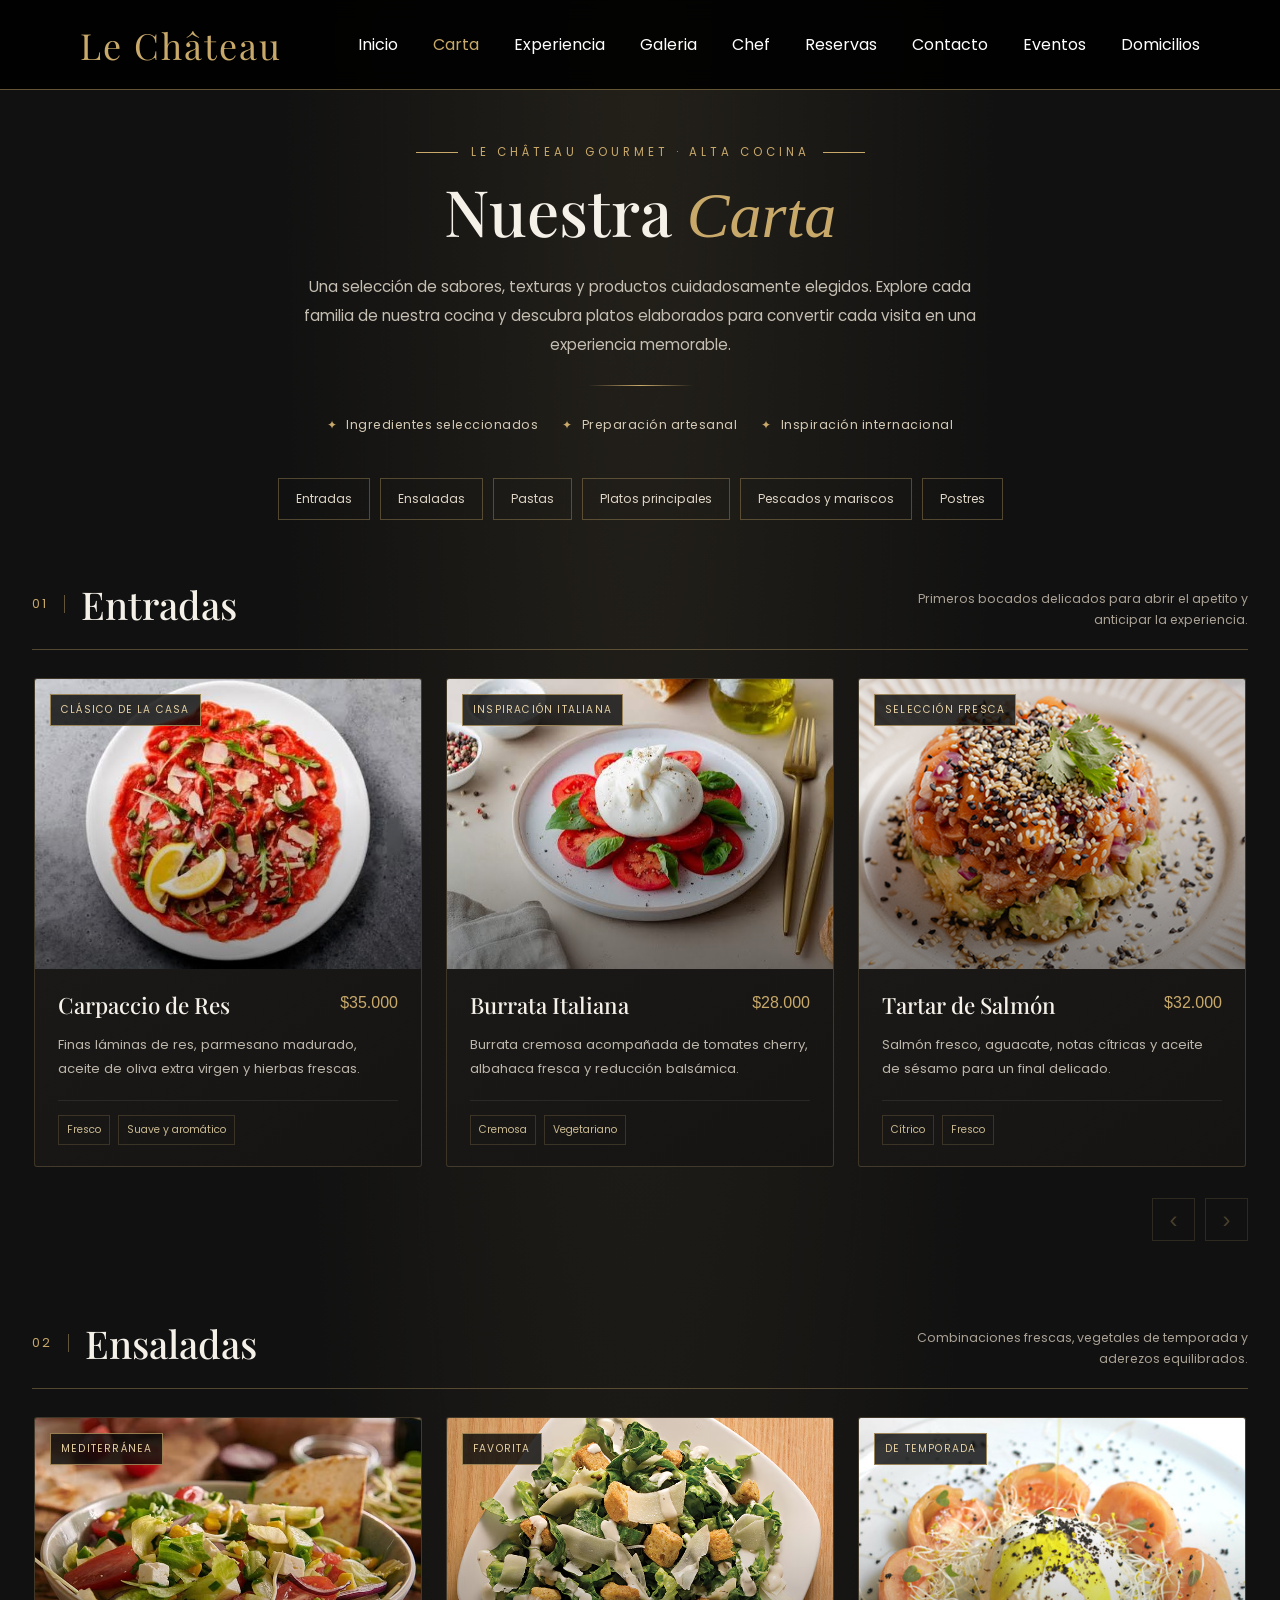
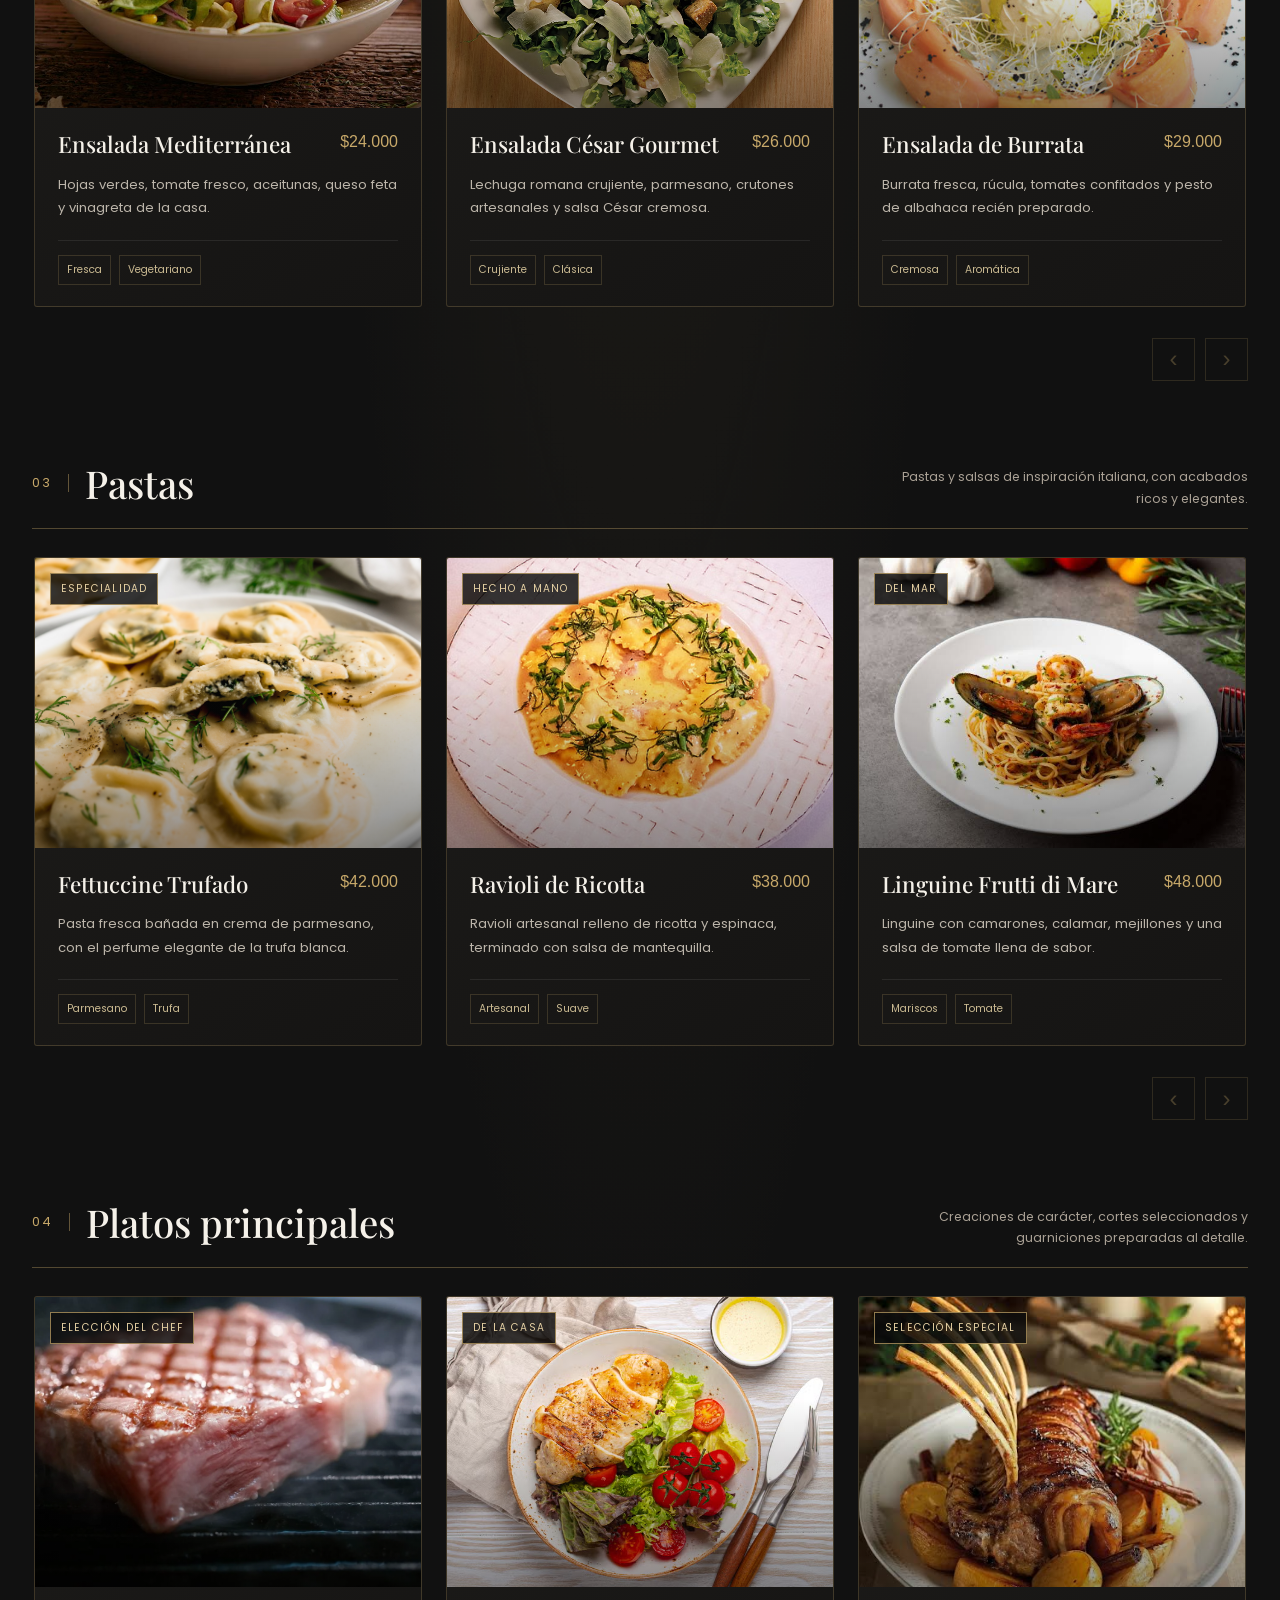
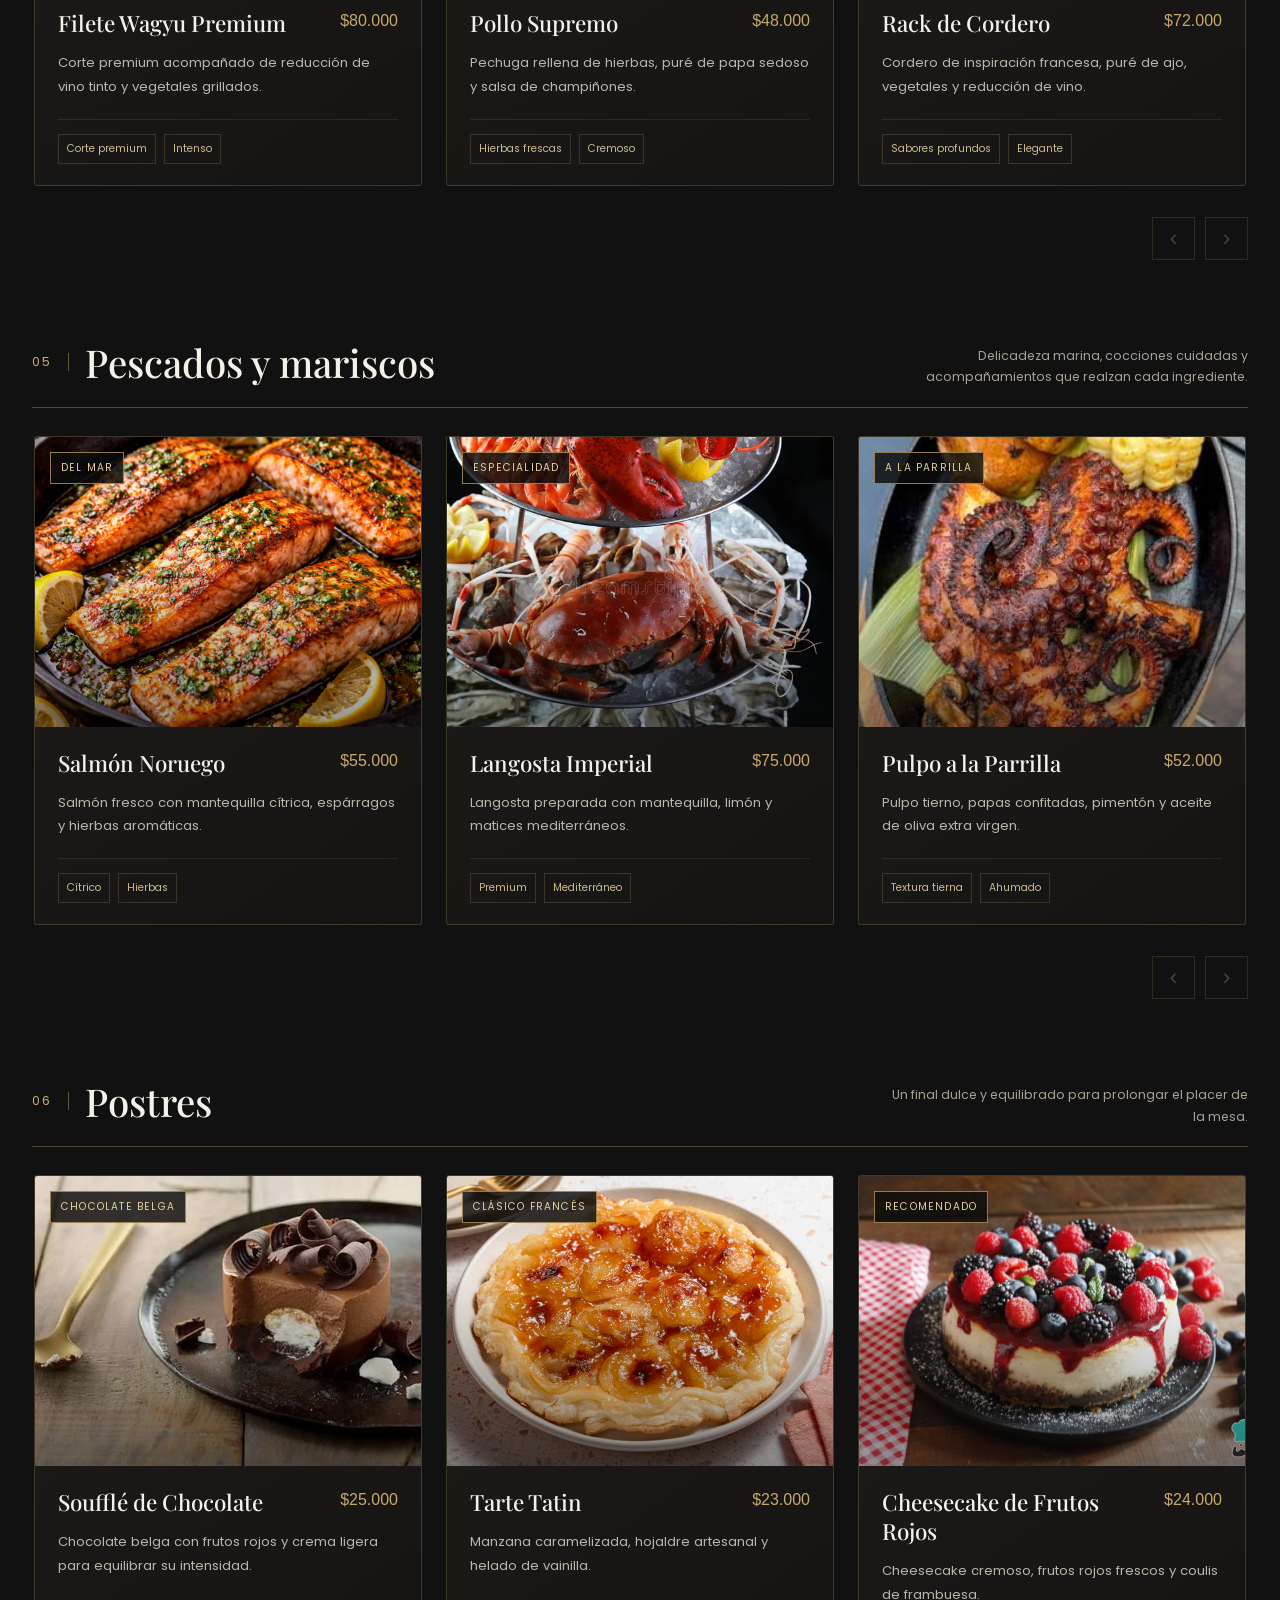
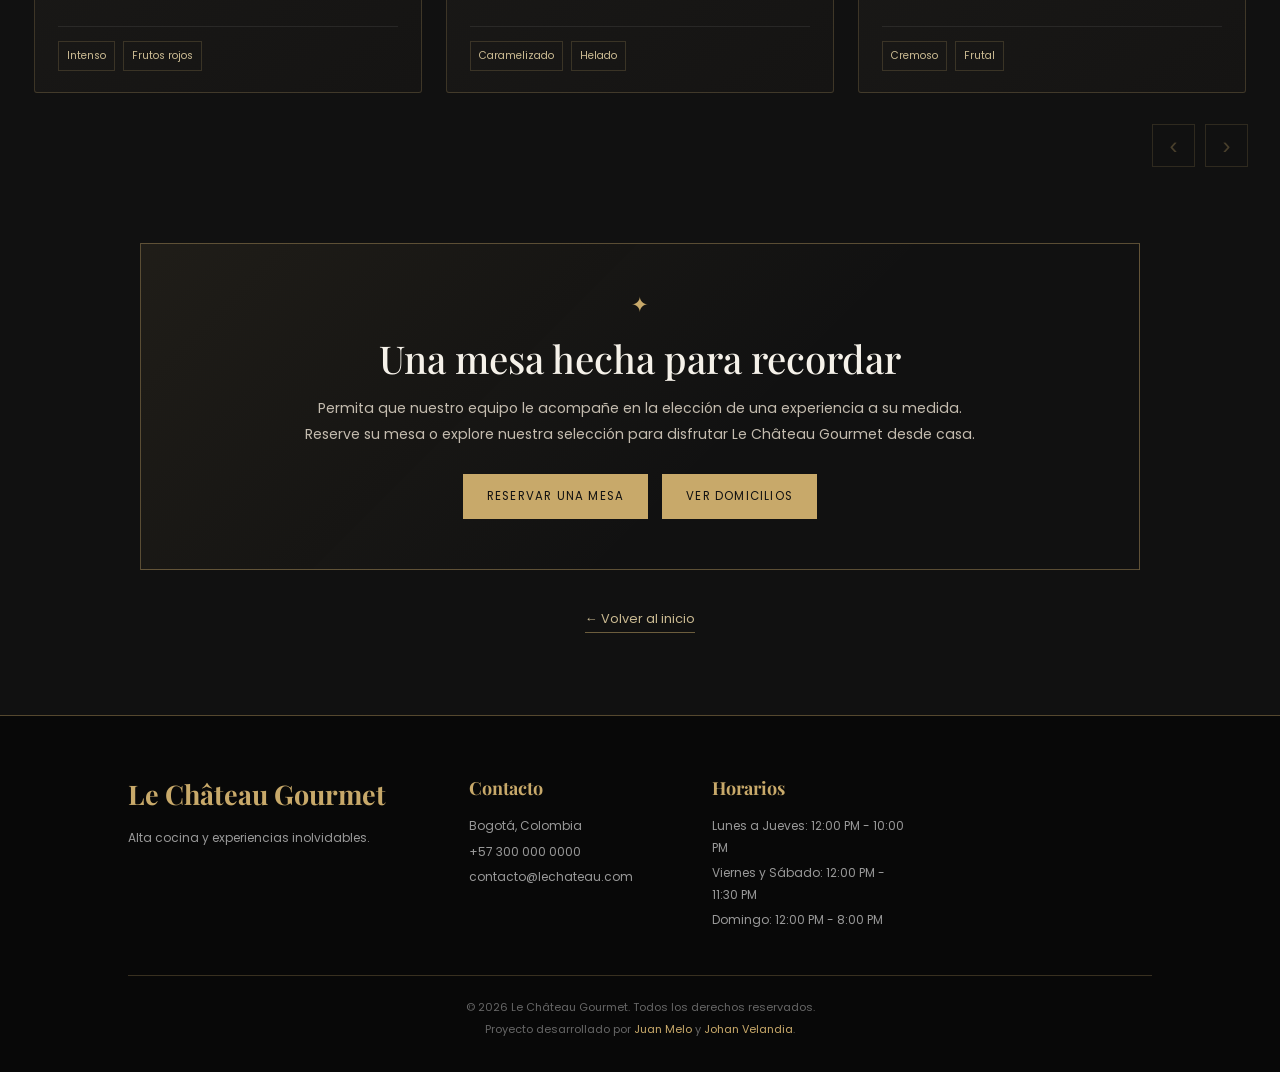
==== commit 2633afb9: "AAA" ====
--- a/carta.html
+++ b/carta.html
@@ -1,995 +1,1178 @@
+
 <!DOCTYPE html>
 <html lang="es">
-
 <head>
-
     <meta charset="UTF-8">
-
-    <meta
-        name="viewport"
-        content="width=device-width, initial-scale=1.0"
-    >
-
-    <title>Carta | Le Château Gourmet</title>
-
-
-    <!-- ==========================
-         FUENTES
-    =========================== -->
-
-    <link
-        href="https://fonts.googleapis.com/css2?family=Playfair+Display:wght@400;500;600;700&family=Poppins:wght@300;400;500&display=swap"
-        rel="stylesheet"
-    >
-
-
-    <!-- ==========================
-         CSS
-    =========================== -->
-
-    <link
-        rel="stylesheet"
-        href="estilos.css"
-    >
-
+    <meta name="viewport" content="width=device-width, initial-scale=1.0">
+    <meta name="theme-color" content="#111111">
+    <title>Nuestra Carta | Le Château Gourmet</title>
+
+    <link href="https://fonts.googleapis.com/css2?family=Playfair+Display:wght@400;500;600;700&family=Poppins:wght@300;400;500;600&display=swap" rel="stylesheet">
+    <link rel="stylesheet" href="estilos.css">
+
+    <style>
+        /* ==================================================
+           CARTA GOURMET - ESTILOS EXCLUSIVOS DE ESTA PÁGINA
+           ================================================== */
+
+        .carta-page {
+            --oro: #C8A96A;
+            --texto: #f5f1e9;
+            --texto-suave: #c5beb2;
+
+            min-height: 100vh;
+            padding: 135px 0 85px;
+            color: var(--texto);
+            background:
+                radial-gradient(ellipse at 50% 0%, rgba(200,169,106,.10), transparent 40%),
+                #111;
+            overflow: hidden;
+        }
+
+        .carta-page * {
+            box-sizing: border-box;
+        }
+
+        .carta-wrap {
+            width: min(1440px, calc(100% - 64px));
+            margin: 0 auto;
+        }
+
+        /* ENCABEZADO */
+
+        .carta-intro {
+            max-width: 900px;
+            margin: 0 auto 42px;
+            text-align: center;
+        }
+
+        .carta-kicker {
+            display: inline-flex;
+            align-items: center;
+            gap: 13px;
+            margin-bottom: 15px;
+            color: var(--oro);
+            font-size: .72rem;
+            letter-spacing: 4px;
+            text-transform: uppercase;
+        }
+
+        .carta-kicker::before,
+        .carta-kicker::after {
+            content: "";
+            width: 42px;
+            height: 1px;
+            background: var(--oro);
+        }
+
+        .carta-intro h1 {
+            margin: 0;
+            font-family: "Playfair Display", serif;
+            font-size: clamp(2.6rem, 5vw, 5rem);
+            font-weight: 500;
+            line-height: 1.1;
+        }
+
+        .carta-intro h1 em {
+            color: var(--oro);
+            font-weight: 400;
+        }
+
+        .carta-intro p {
+            max-width: 700px;
+            margin: 22px auto 0;
+            color: var(--texto-suave);
+            font-size: .95rem;
+            line-height: 1.9;
+        }
+
+        .carta-ornamento {
+            width: 105px;
+            height: 1px;
+            margin: 25px auto 0;
+            background: linear-gradient(90deg, transparent, var(--oro), transparent);
+        }
+
+        .carta-nota {
+            display: flex;
+            justify-content: center;
+            flex-wrap: wrap;
+            gap: 10px 24px;
+            margin: 30px 0 44px;
+            color: #d4c9b5;
+            font-size: .78rem;
+            letter-spacing: .5px;
+        }
+
+        .carta-nota span::before {
+            content: "✦";
+            margin-right: 9px;
+            color: var(--oro);
+        }
+
+        /* NAVEGACIÓN ENTRE CATEGORÍAS */
+
+        .carta-nav-categorias {
+            display: flex;
+            justify-content: center;
+            flex-wrap: wrap;
+            gap: 10px;
+            margin: 0 auto 58px;
+        }
+
+        .carta-nav-categorias a {
+            padding: 11px 17px;
+            border: 1px solid rgba(200,169,106,.35);
+            color: #ddd4c5;
+            font-size: .76rem;
+            text-decoration: none;
+            transition: background .25s, color .25s, border-color .25s;
+        }
+
+        .carta-nav-categorias a:hover,
+        .carta-nav-categorias a:focus-visible {
+            border-color: var(--oro);
+            background: var(--oro);
+            color: #111;
+            outline: none;
+        }
+
+        /* CATEGORÍAS */
+
+        .carta-categoria {
+            margin-bottom: 76px;
+            scroll-margin-top: 115px;
+        }
+
+        .carta-categoria-cabecera {
+            display: flex;
+            align-items: flex-end;
+            justify-content: space-between;
+            gap: 20px;
+            margin-bottom: 25px;
+            padding-bottom: 19px;
+            border-bottom: 1px solid rgba(200,169,106,.36);
+        }
+
+        .carta-categoria-titulo {
+            display: flex;
+            align-items: center;
+            gap: 16px;
+        }
+
+        .carta-numero {
+            padding-right: 16px;
+            border-right: 1px solid rgba(200,169,106,.45);
+            color: var(--oro);
+            font-size: .78rem;
+            letter-spacing: 2px;
+        }
+
+        .carta-categoria h2 {
+            margin: 0;
+            font-family: "Playfair Display", serif;
+            font-size: clamp(1.75rem, 3vw, 2.7rem);
+            font-weight: 500;
+        }
+
+        .carta-categoria-cabecera p {
+            max-width: 360px;
+            margin: 0;
+            color: #aaa195;
+            font-size: .78rem;
+            line-height: 1.7;
+            text-align: right;
+        }
+
+        /* SLIDERS */
+
+        .carta-slider {
+            display: grid;
+            grid-auto-flow: column;
+            grid-auto-columns: calc((100% - 48px) / 3);
+            gap: 24px;
+            overflow-x: auto;
+            overflow-y: hidden;
+            padding: 3px 2px 18px;
+            scroll-snap-type: x mandatory;
+            scroll-behavior: smooth;
+            scrollbar-width: thin;
+            scrollbar-color: var(--oro) #242220;
+        }
+
+        .carta-slider::-webkit-scrollbar {
+            height: 5px;
+        }
+
+        .carta-slider::-webkit-scrollbar-track {
+            background: #242220;
+        }
+
+        .carta-slider::-webkit-scrollbar-thumb {
+            background: var(--oro);
+        }
+
+        /* TARJETAS DE LOS PLATOS */
+
+        .plato-card {
+            display: flex;
+            min-width: 0;
+            flex-direction: column;
+            overflow: hidden;
+            border: 1px solid rgba(200,169,106,.22);
+            border-radius: 3px;
+            background: linear-gradient(145deg, #1d1c1a, #151413);
+            scroll-snap-align: start;
+            transition: transform .3s ease, border-color .3s ease, box-shadow .3s ease;
+        }
+
+        .plato-card:hover {
+            transform: translateY(-5px);
+            border-color: rgba(200,169,106,.72);
+            box-shadow: 0 18px 38px rgba(0,0,0,.25);
+        }
+
+        .plato-card-imagen {
+            position: relative;
+            height: 290px;
+            overflow: hidden;
+            background: #25221d;
+        }
+
+        .plato-card-imagen::after {
+            position: absolute;
+            inset: 35% 0 0;
+            background: linear-gradient(transparent, rgba(0,0,0,.42));
+            content: "";
+            pointer-events: none;
+        }
+
+        .plato-card-imagen img {
+            display: block;
+            width: 100%;
+            height: 100%;
+            object-fit: cover;
+            transition: transform .65s ease;
+        }
+
+        .plato-card:hover .plato-card-imagen img {
+            transform: scale(1.045);
+        }
+
+        .plato-etiqueta {
+            position: absolute;
+            z-index: 1;
+            top: 15px;
+            left: 15px;
+            padding: 7px 10px;
+            border: 1px solid rgba(200,169,106,.7);
+            background: rgba(12,12,11,.82);
+            color: #e6d1a4;
+            font-size: .64rem;
+            letter-spacing: 1.2px;
+            text-transform: uppercase;
+        }
+
+        .plato-card-cuerpo {
+            display: flex;
+            flex: 1;
+            flex-direction: column;
+            padding: 22px 23px 21px;
+        }
+
+        .plato-card-titulo-linea {
+            display: flex;
+            align-items: flex-start;
+            justify-content: space-between;
+            gap: 14px;
+        }
+
+        .plato-card h3 {
+            margin: 0;
+            font-family: "Playfair Display", serif;
+            font-size: 1.4rem;
+            font-weight: 500;
+            line-height: 1.3;
+        }
+
+        .plato-precio {
+            padding-top: 3px;
+            color: var(--oro);
+            font-size: 1rem;
+            font-weight: 500;
+            white-space: nowrap;
+        }
+
+        .plato-card p {
+            margin: 13px 0 20px;
+            color: #bcb5aa;
+            font-size: .82rem;
+            line-height: 1.8;
+        }
+
+        .plato-detalle {
+            display: flex;
+            flex-wrap: wrap;
+            gap: 8px;
+            margin-top: auto;
+            padding-top: 14px;
+            border-top: 1px solid rgba(255,255,255,.08);
+        }
+
+        .plato-detalle span {
+            padding: 6px 8px;
+            border: 1px solid rgba(200,169,106,.2);
+            color: #c9b991;
+            font-size: .66rem;
+        }
+
+        /* CONTROLES DEL SLIDER */
+
+        .carta-slider-controles {
+            display: flex;
+            justify-content: flex-end;
+            gap: 10px;
+            margin-top: 13px;
+        }
+
+        .carta-flecha {
+            display: grid;
+            width: 43px;
+            height: 43px;
+            place-items: center;
+            border: 1px solid rgba(200,169,106,.55);
+            background: transparent;
+            color: var(--oro);
+            font-size: 1.5rem;
+            cursor: pointer;
+            transition: background .25s, color .25s;
+        }
+
+        .carta-flecha:hover:not(:disabled),
+        .carta-flecha:focus-visible {
+            background: var(--oro);
+            color: #111;
+            outline: none;
+        }
+
+        .carta-flecha:disabled {
+            opacity: .3;
+            cursor: not-allowed;
+        }
+
+        /* LLAMADO A LA ACCIÓN */
+
+        .carta-cierre {
+            max-width: 1000px;
+            margin: 20px auto 0;
+            padding: 45px 25px;
+            border: 1px solid rgba(200,169,106,.4);
+            background: linear-gradient(135deg, rgba(200,169,106,.08), transparent 60%);
+            text-align: center;
+        }
+
+        .carta-cierre .cierre-simbolo {
+            color: var(--oro);
+            font-size: 1.3rem;
+        }
+
+        .carta-cierre h2 {
+            margin: 12px 0;
+            font-family: "Playfair Display", serif;
+            font-size: clamp(1.8rem, 3vw, 2.7rem);
+            font-weight: 500;
+        }
+
+        .carta-cierre p {
+            max-width: 700px;
+            margin: 0 auto 22px;
+            color: #c4bcaf;
+            font-size: .88rem;
+            line-height: 1.8;
+        }
+
+        .carta-cta {
+            display: inline-block;
+            margin: 5px;
+            padding: 13px 23px;
+            border: 1px solid var(--oro);
+            background: var(--oro);
+            color: #111;
+            font-size: .72rem;
+            letter-spacing: 1.2px;
+            text-decoration: none;
+            text-transform: uppercase;
+            transition: background .25s, color .25s;
+        }
+
+        .carta-cta:hover {
+            background: transparent;
+            color: var(--oro);
+        }
+
+        .carta-volver {
+            margin-top: 35px;
+            text-align: center;
+        }
+
+        .carta-volver a {
+            padding-bottom: 5px;
+            border-bottom: 1px solid rgba(200,169,106,.5);
+            color: #c9b991;
+            font-size: .8rem;
+            text-decoration: none;
+        }
+
+        .carta-volver a:hover {
+            color: #fff;
+        }
+
+        /* TABLETAS */
+
+        @media (max-width: 1050px) {
+            .carta-slider {
+                grid-auto-columns: calc((100% - 24px) / 2);
+            }
+
+            .plato-card-imagen {
+                height: 260px;
+            }
+
+            .carta-categoria-cabecera p {
+                max-width: 280px;
+            }
+        }
+
+        /* CELULARES */
+
+        @media (max-width: 700px) {
+            .carta-page {
+                padding-top: 115px;
+            }
+
+            .carta-wrap {
+                width: calc(100% - 30px);
+                max-width: 560px;
+            }
+
+            .carta-intro {
+                margin-bottom: 30px;
+            }
+
+            .carta-intro p {
+                font-size: .86rem;
+            }
+
+            .carta-kicker {
+                gap: 8px;
+                font-size: .61rem;
+                letter-spacing: 2px;
+            }
+
+            .carta-kicker::before,
+            .carta-kicker::after {
+                width: 20px;
+            }
+
+            .carta-nav-categorias {
+                gap: 7px;
+                margin-bottom: 42px;
+            }
+
+            .carta-nav-categorias a {
+                padding: 9px 11px;
+                font-size: .68rem;
+            }
+
+            .carta-categoria {
+                margin-bottom: 52px;
+            }
+
+            .carta-categoria-cabecera {
+                align-items: flex-start;
+                flex-direction: column;
+                margin-bottom: 18px;
+            }
+
+            .carta-categoria-cabecera p {
+                max-width: none;
+                text-align: left;
+            }
+
+            .carta-slider {
+                grid-auto-columns: 88%;
+                gap: 14px;
+            }
+
+            .plato-card-imagen {
+                height: 250px;
+            }
+
+            .plato-card-cuerpo {
+                padding: 18px;
+            }
+
+            .plato-card h3 {
+                font-size: 1.28rem;
+            }
+
+            .carta-nota {
+                gap: 10px 15px;
+                font-size: .7rem;
+            }
+
+            .carta-cierre {
+                padding: 35px 18px;
+            }
+        }
+
+        @media (prefers-reduced-motion: reduce) {
+            .carta-page *,
+            .carta-page *::before,
+            .carta-page *::after {
+                scroll-behavior: auto !important;
+                transition: none !important;
+            }
+        }
+    </style>
 </head>
 
-
 <body>
 
-
-    <!-- ==========================
-         BARRA DE NAVEGACIÓN
-    =========================== -->
-
+    <!-- NAVEGACIÓN PRINCIPAL -->
     <header>
-
         <nav class="navbar">
-
-
-            <div class="logo">
-                Le Château
+            <div class="logo">Le Château</div>
+
+            <ul class="menu">
+                <li><a href="index.html">Inicio</a></li>
+                <li><a href="carta.html" class="activo" aria-current="page">Carta</a></li>
+                <li><a href="experiencia.html">Experiencia</a></li>
+                <li><a href="galeria.html">Galeria</a></li>
+                <li><a href="cheff.html">Chef</a></li>
+                <li><a href="reservas.html">Reservas</a></li>
+                <li><a href="contacto.html">Contacto</a></li>
+                <li><a href="eventos.html">Eventos</a></li>
+                <li><a href="domicilios.html">Domicilios</a></li>
+            </ul>
+        </nav>
+    </header>
+
+    <!-- CONTENIDO DE LA CARTA -->
+    <main class="carta-page">
+        <div class="carta-wrap">
+
+            <header class="carta-intro">
+                <span class="carta-kicker">Le Château Gourmet · Alta cocina</span>
+                <h1>Nuestra <em>Carta</em></h1>
+
+                <p>
+                    Una selección de sabores, texturas y productos cuidadosamente elegidos.
+                    Explore cada familia de nuestra cocina y descubra platos elaborados
+                    para convertir cada visita en una experiencia memorable.
+                </p>
+
+                <div class="carta-ornamento"></div>
+
+                <div class="carta-nota">
+                    <span>Ingredientes seleccionados</span>
+                    <span>Preparación artesanal</span>
+                    <span>Inspiración internacional</span>
+                </div>
+            </header>
+
+            <!-- ACCESOS RÁPIDOS -->
+            <nav class="carta-nav-categorias" aria-label="Categorías de la carta">
+                <a href="#entradas">Entradas</a>
+                <a href="#ensaladas">Ensaladas</a>
+                <a href="#pastas">Pastas</a>
+                <a href="#principales">Platos principales</a>
+                <a href="#mariscos">Pescados y mariscos</a>
+                <a href="#postres">Postres</a>
+            </nav>
+
+            <!-- =================================================
+                 01. ENTRADAS
+                 ================================================= -->
+            <section class="carta-categoria" id="entradas">
+                <div class="carta-categoria-cabecera">
+                    <div class="carta-categoria-titulo">
+                        <span class="carta-numero">01</span>
+                        <h2>Entradas</h2>
+                    </div>
+                    <p>Primeros bocados delicados para abrir el apetito y anticipar la experiencia.</p>
+                </div>
+
+                <div class="carta-slider" id="slider-entradas" aria-label="Entradas">
+
+                    <article class="plato-card">
+                        <div class="plato-card-imagen">
+                            <img src="img/entrada.jpg" alt="Carpaccio de res con parmesano" loading="lazy">
+                            <span class="plato-etiqueta">Clásico de la casa</span>
+                        </div>
+                        <div class="plato-card-cuerpo">
+                            <div class="plato-card-titulo-linea">
+                                <h3>Carpaccio de Res</h3>
+                                <span class="plato-precio">$35.000</span>
+                            </div>
+                            <p>Finas láminas de res, parmesano madurado, aceite de oliva extra virgen y hierbas frescas.</p>
+                            <div class="plato-detalle">
+                                <span>Fresco</span>
+                                <span>Suave y aromático</span>
+                            </div>
+                        </div>
+                    </article>
+
+                    <article class="plato-card">
+                        <div class="plato-card-imagen">
+                            <img src="img/burrata-italiana.jpg" alt="Burrata italiana con tomates cherry" loading="lazy">
+                            <span class="plato-etiqueta">Inspiración italiana</span>
+                        </div>
+                        <div class="plato-card-cuerpo">
+                            <div class="plato-card-titulo-linea">
+                                <h3>Burrata Italiana</h3>
+                                <span class="plato-precio">$28.000</span>
+                            </div>
+                            <p>Burrata cremosa acompañada de tomates cherry, albahaca fresca y reducción balsámica.</p>
+                            <div class="plato-detalle">
+                                <span>Cremosa</span>
+                                <span>Vegetariano</span>
+                            </div>
+                        </div>
+                    </article>
+
+                    <article class="plato-card">
+                        <div class="plato-card-imagen">
+                            <img src="img/TARTAR-SALMON.png" alt="Tartar de salmón con aguacate" loading="lazy">
+                            <span class="plato-etiqueta">Selección fresca</span>
+                        </div>
+                        <div class="plato-card-cuerpo">
+                            <div class="plato-card-titulo-linea">
+                                <h3>Tartar de Salmón</h3>
+                                <span class="plato-precio">$32.000</span>
+                            </div>
+                            <p>Salmón fresco, aguacate, notas cítricas y aceite de sésamo para un final delicado.</p>
+                            <div class="plato-detalle">
+                                <span>Cítrico</span>
+                                <span>Fresco</span>
+                            </div>
+                        </div>
+                    </article>
+
+                </div>
+
+                <div class="carta-slider-controles">
+                    <button class="carta-flecha" type="button" data-slider="slider-entradas" data-dir="-1" aria-label="Ver entradas anteriores">‹</button>
+                    <button class="carta-flecha" type="button" data-slider="slider-entradas" data-dir="1" aria-label="Ver más entradas">›</button>
+                </div>
+            </section>
+
+            <!-- =================================================
+                 02. ENSALADAS
+                 ================================================= -->
+            <section class="carta-categoria" id="ensaladas">
+                <div class="carta-categoria-cabecera">
+                    <div class="carta-categoria-titulo">
+                        <span class="carta-numero">02</span>
+                        <h2>Ensaladas</h2>
+                    </div>
+                    <p>Combinaciones frescas, vegetales de temporada y aderezos equilibrados.</p>
+                </div>
+
+                <div class="carta-slider" id="slider-ensaladas" aria-label="Ensaladas">
+
+                    <article class="plato-card">
+                        <div class="plato-card-imagen">
+                            <img src="img/ensalada.jpg" alt="Ensalada mediterránea" loading="lazy">
+                            <span class="plato-etiqueta">Mediterránea</span>
+                        </div>
+                        <div class="plato-card-cuerpo">
+                            <div class="plato-card-titulo-linea">
+                                <h3>Ensalada Mediterránea</h3>
+                                <span class="plato-precio">$24.000</span>
+                            </div>
+                            <p>Hojas verdes, tomate fresco, aceitunas, queso feta y vinagreta de la casa.</p>
+                            <div class="plato-detalle">
+                                <span>Fresca</span>
+                                <span>Vegetariano</span>
+                            </div>
+                        </div>
+                    </article>
+
+                    <article class="plato-card">
+                        <div class="plato-card-imagen">
+                            <img src="img/ensalada-cesar.avif" alt="Ensalada César gourmet" loading="lazy">
+                            <span class="plato-etiqueta">Favorita</span>
+                        </div>
+                        <div class="plato-card-cuerpo">
+                            <div class="plato-card-titulo-linea">
+                                <h3>Ensalada César Gourmet</h3>
+                                <span class="plato-precio">$26.000</span>
+                            </div>
+                            <p>Lechuga romana crujiente, parmesano, crutones artesanales y salsa César cremosa.</p>
+                            <div class="plato-detalle">
+                                <span>Crujiente</span>
+                                <span>Clásica</span>
+                            </div>
+                        </div>
+                    </article>
+
+                    <article class="plato-card">
+                        <div class="plato-card-imagen">
+                            <img src="img/ensalada-burrata.jpg" alt="Ensalada de burrata con rúcula y tomates" loading="lazy">
+                            <span class="plato-etiqueta">De temporada</span>
+                        </div>
+                        <div class="plato-card-cuerpo">
+                            <div class="plato-card-titulo-linea">
+                                <h3>Ensalada de Burrata</h3>
+                                <span class="plato-precio">$29.000</span>
+                            </div>
+                            <p>Burrata fresca, rúcula, tomates confitados y pesto de albahaca recién preparado.</p>
+                            <div class="plato-detalle">
+                                <span>Cremosa</span>
+                                <span>Aromática</span>
+                            </div>
+                        </div>
+                    </article>
+
+                </div>
+
+                <div class="carta-slider-controles">
+                    <button class="carta-flecha" type="button" data-slider="slider-ensaladas" data-dir="-1" aria-label="Ver ensaladas anteriores">‹</button>
+                    <button class="carta-flecha" type="button" data-slider="slider-ensaladas" data-dir="1" aria-label="Ver más ensaladas">›</button>
+                </div>
+            </section>
+
+            <!-- =================================================
+                 03. PASTAS
+                 ================================================= -->
+            <section class="carta-categoria" id="pastas">
+                <div class="carta-categoria-cabecera">
+                    <div class="carta-categoria-titulo">
+                        <span class="carta-numero">03</span>
+                        <h2>Pastas</h2>
+                    </div>
+                    <p>Pastas y salsas de inspiración italiana, con acabados ricos y elegantes.</p>
+                </div>
+
+                <div class="carta-slider" id="slider-pastas" aria-label="Pastas">
+
+                    <article class="plato-card">
+                        <div class="plato-card-imagen">
+                            <img src="img/pasta-gourmet.jpg" alt="Fettuccine trufado" loading="lazy">
+                            <span class="plato-etiqueta">Especialidad</span>
+                        </div>
+                        <div class="plato-card-cuerpo">
+                            <div class="plato-card-titulo-linea">
+                                <h3>Fettuccine Trufado</h3>
+                                <span class="plato-precio">$42.000</span>
+                            </div>
+                            <p>Pasta fresca bañada en crema de parmesano, con el perfume elegante de la trufa blanca.</p>
+                            <div class="plato-detalle">
+                                <span>Parmesano</span>
+                                <span>Trufa</span>
+                            </div>
+                        </div>
+                    </article>
+
+                    <article class="plato-card">
+                        <div class="plato-card-imagen">
+                            <img src="img/ravioli.avif" alt="Ravioli artesanal de ricotta y espinaca" loading="lazy">
+                            <span class="plato-etiqueta">Hecho a mano</span>
+                        </div>
+                        <div class="plato-card-cuerpo">
+                            <div class="plato-card-titulo-linea">
+                                <h3>Ravioli de Ricotta</h3>
+                                <span class="plato-precio">$38.000</span>
+                            </div>
+                            <p>Ravioli artesanal relleno de ricotta y espinaca, terminado con salsa de mantequilla.</p>
+                            <div class="plato-detalle">
+                                <span>Artesanal</span>
+                                <span>Suave</span>
+                            </div>
+                        </div>
+                    </article>
+
+                    <article class="plato-card">
+                        <div class="plato-card-imagen">
+                            <img src="img/Linguine Frutti di Mare.jpg" alt="Linguine frutti di mare con mariscos" loading="lazy">
+                            <span class="plato-etiqueta">Del mar</span>
+                        </div>
+                        <div class="plato-card-cuerpo">
+                            <div class="plato-card-titulo-linea">
+                                <h3>Linguine Frutti di Mare</h3>
+                                <span class="plato-precio">$48.000</span>
+                            </div>
+                            <p>Linguine con camarones, calamar, mejillones y una salsa de tomate llena de sabor.</p>
+                            <div class="plato-detalle">
+                                <span>Mariscos</span>
+                                <span>Tomate</span>
+                            </div>
+                        </div>
+                    </article>
+
+                </div>
+
+                <div class="carta-slider-controles">
+                    <button class="carta-flecha" type="button" data-slider="slider-pastas" data-dir="-1" aria-label="Ver pastas anteriores">‹</button>
+                    <button class="carta-flecha" type="button" data-slider="slider-pastas" data-dir="1" aria-label="Ver más pastas">›</button>
+                </div>
+            </section>
+
+            <!-- =================================================
+                 04. PLATOS PRINCIPALES
+                 ================================================= -->
+            <section class="carta-categoria" id="principales">
+                <div class="carta-categoria-cabecera">
+                    <div class="carta-categoria-titulo">
+                        <span class="carta-numero">04</span>
+                        <h2>Platos principales</h2>
+                    </div>
+                    <p>Creaciones de carácter, cortes seleccionados y guarniciones preparadas al detalle.</p>
+                </div>
+
+                <div class="carta-slider" id="slider-principales" aria-label="Platos principales">
+
+                    <article class="plato-card">
+                        <div class="plato-card-imagen">
+                            <img src="img/wagyu.jpg" alt="Filete Wagyu premium" loading="lazy">
+                            <span class="plato-etiqueta">Elección del chef</span>
+                        </div>
+                        <div class="plato-card-cuerpo">
+                            <div class="plato-card-titulo-linea">
+                                <h3>Filete Wagyu Premium</h3>
+                                <span class="plato-precio">$80.000</span>
+                            </div>
+                            <p>Corte premium acompañado de reducción de vino tinto y vegetales grillados.</p>
+                            <div class="plato-detalle">
+                                <span>Corte premium</span>
+                                <span>Intenso</span>
+                            </div>
+                        </div>
+                    </article>
+
+                    <article class="plato-card">
+                        <div class="plato-card-imagen">
+                            <img src="img/pollo.avif" alt="Pollo supremo con puré y champiñones" loading="lazy">
+                            <span class="plato-etiqueta">De la casa</span>
+                        </div>
+                        <div class="plato-card-cuerpo">
+                            <div class="plato-card-titulo-linea">
+                                <h3>Pollo Supremo</h3>
+                                <span class="plato-precio">$48.000</span>
+                            </div>
+                            <p>Pechuga rellena de hierbas, puré de papa sedoso y salsa de champiñones.</p>
+                            <div class="plato-detalle">
+                                <span>Hierbas frescas</span>
+                                <span>Cremoso</span>
+                            </div>
+                        </div>
+                    </article>
+
+                    <article class="plato-card">
+                        <div class="plato-card-imagen">
+                            <img src="img/rack.jpg" alt="Rack de cordero con vegetales" loading="lazy">
+                            <span class="plato-etiqueta">Selección especial</span>
+                        </div>
+                        <div class="plato-card-cuerpo">
+                            <div class="plato-card-titulo-linea">
+                                <h3>Rack de Cordero</h3>
+                                <span class="plato-precio">$72.000</span>
+                            </div>
+                            <p>Cordero de inspiración francesa, puré de ajo, vegetales y reducción de vino.</p>
+                            <div class="plato-detalle">
+                                <span>Sabores profundos</span>
+                                <span>Elegante</span>
+                            </div>
+                        </div>
+                    </article>
+
+                </div>
+
+                <div class="carta-slider-controles">
+                    <button class="carta-flecha" type="button" data-slider="slider-principales" data-dir="-1" aria-label="Ver platos principales anteriores">‹</button>
+                    <button class="carta-flecha" type="button" data-slider="slider-principales" data-dir="1" aria-label="Ver más platos principales">›</button>
+                </div>
+            </section>
+
+            <!-- =================================================
+                 05. PESCADOS Y MARISCOS
+                 ================================================= -->
+            <section class="carta-categoria" id="mariscos">
+                <div class="carta-categoria-cabecera">
+                    <div class="carta-categoria-titulo">
+                        <span class="carta-numero">05</span>
+                        <h2>Pescados y mariscos</h2>
+                    </div>
+                    <p>Delicadeza marina, cocciones cuidadas y acompañamientos que realzan cada ingrediente.</p>
+                </div>
+
+                <div class="carta-slider" id="slider-mariscos" aria-label="Pescados y mariscos">
+
+                    <article class="plato-card">
+                        <div class="plato-card-imagen">
+                            <img src="img/salmon.jpg" alt="Salmón noruego con espárragos" loading="lazy">
+                            <span class="plato-etiqueta">Del mar</span>
+                        </div>
+                        <div class="plato-card-cuerpo">
+                            <div class="plato-card-titulo-linea">
+                                <h3>Salmón Noruego</h3>
+                                <span class="plato-precio">$55.000</span>
+                            </div>
+                            <p>Salmón fresco con mantequilla cítrica, espárragos y hierbas aromáticas.</p>
+                            <div class="plato-detalle">
+                                <span>Cítrico</span>
+                                <span>Hierbas</span>
+                            </div>
+                        </div>
+                    </article>
+
+                    <article class="plato-card">
+                        <div class="plato-card-imagen">
+                            <img src="img/langosta.jpg" alt="Langosta imperial con mantequilla y limón" loading="lazy">
+                            <span class="plato-etiqueta">Especialidad</span>
+                        </div>
+                        <div class="plato-card-cuerpo">
+                            <div class="plato-card-titulo-linea">
+                                <h3>Langosta Imperial</h3>
+                                <span class="plato-precio">$75.000</span>
+                            </div>
+                            <p>Langosta preparada con mantequilla, limón y matices mediterráneos.</p>
+                            <div class="plato-detalle">
+                                <span>Premium</span>
+                                <span>Mediterráneo</span>
+                            </div>
+                        </div>
+                    </article>
+
+                    <article class="plato-card">
+                        <div class="plato-card-imagen">
+                            <img src="img/pulpo.jpg" alt="Pulpo a la parrilla con papas confitadas" loading="lazy">
+                            <span class="plato-etiqueta">A la parrilla</span>
+                        </div>
+                        <div class="plato-card-cuerpo">
+                            <div class="plato-card-titulo-linea">
+                                <h3>Pulpo a la Parrilla</h3>
+                                <span class="plato-precio">$52.000</span>
+                            </div>
+                            <p>Pulpo tierno, papas confitadas, pimentón y aceite de oliva extra virgen.</p>
+                            <div class="plato-detalle">
+                                <span>Textura tierna</span>
+                                <span>Ahumado</span>
+                            </div>
+                        </div>
+                    </article>
+
+                </div>
+
+                <div class="carta-slider-controles">
+                    <button class="carta-flecha" type="button" data-slider="slider-mariscos" data-dir="-1" aria-label="Ver pescados y mariscos anteriores">‹</button>
+                    <button class="carta-flecha" type="button" data-slider="slider-mariscos" data-dir="1" aria-label="Ver más pescados y mariscos">›</button>
+                </div>
+            </section>
+
+            <!-- =================================================
+                 06. POSTRES
+                 ================================================= -->
+            <section class="carta-categoria" id="postres">
+                <div class="carta-categoria-cabecera">
+                    <div class="carta-categoria-titulo">
+                        <span class="carta-numero">06</span>
+                        <h2>Postres</h2>
+                    </div>
+                    <p>Un final dulce y equilibrado para prolongar el placer de la mesa.</p>
+                </div>
+
+                <div class="carta-slider" id="slider-postres" aria-label="Postres">
+
+                    <article class="plato-card">
+                        <div class="plato-card-imagen">
+                            <img src="img/postre.jpg" alt="Soufflé de chocolate con frutos rojos" loading="lazy">
+                            <span class="plato-etiqueta">Chocolate belga</span>
+                        </div>
+                        <div class="plato-card-cuerpo">
+                            <div class="plato-card-titulo-linea">
+                                <h3>Soufflé de Chocolate</h3>
+                                <span class="plato-precio">$25.000</span>
+                            </div>
+                            <p>Chocolate belga con frutos rojos y crema ligera para equilibrar su intensidad.</p>
+                            <div class="plato-detalle">
+                                <span>Intenso</span>
+                                <span>Frutos rojos</span>
+                            </div>
+                        </div>
+                    </article>
+
+                    <article class="plato-card">
+                        <div class="plato-card-imagen">
+                            <img src="img/tarte.jpg" alt="Tarte Tatin de manzana caramelizada" loading="lazy">
+                            <span class="plato-etiqueta">Clásico francés</span>
+                        </div>
+                        <div class="plato-card-cuerpo">
+                            <div class="plato-card-titulo-linea">
+                                <h3>Tarte Tatin</h3>
+                                <span class="plato-precio">$23.000</span>
+                            </div>
+                            <p>Manzana caramelizada, hojaldre artesanal y helado de vainilla.</p>
+                            <div class="plato-detalle">
+                                <span>Caramelizado</span>
+                                <span>Helado</span>
+                            </div>
+                        </div>
+                    </article>
+
+                    <article class="plato-card">
+                        <div class="plato-card-imagen">
+                            <img src="img/cheesecake.jpg" alt="Cheesecake de frutos rojos" loading="lazy">
+                            <span class="plato-etiqueta">Recomendado</span>
+                        </div>
+                        <div class="plato-card-cuerpo">
+                            <div class="plato-card-titulo-linea">
+                                <h3>Cheesecake de Frutos Rojos</h3>
+                                <span class="plato-precio">$24.000</span>
+                            </div>
+                            <p>Cheesecake cremoso, frutos rojos frescos y coulis de frambuesa.</p>
+                            <div class="plato-detalle">
+                                <span>Cremoso</span>
+                                <span>Frutal</span>
+                            </div>
+                        </div>
+                    </article>
+
+                </div>
+
+                <div class="carta-slider-controles">
+                    <button class="carta-flecha" type="button" data-slider="slider-postres" data-dir="-1" aria-label="Ver postres anteriores">‹</button>
+                    <button class="carta-flecha" type="button" data-slider="slider-postres" data-dir="1" aria-label="Ver más postres">›</button>
+                </div>
+            </section>
+
+            <!-- CIERRE DE LA CARTA -->
+            <section class="carta-cierre">
+                <span class="cierre-simbolo">✦</span>
+                <h2>Una mesa hecha para recordar</h2>
+                <p>
+                    Permita que nuestro equipo le acompañe en la elección de una experiencia
+                    a su medida. Reserve su mesa o explore nuestra selección para disfrutar
+                    Le Château Gourmet desde casa.
+                </p>
+
+                <a class="carta-cta" href="reservas.html">Reservar una mesa</a>
+                <a class="carta-cta" href="domicilios.html">Ver domicilios</a>
+            </section>
+
+            <div class="carta-volver">
+                <a href="index.html">← Volver al inicio</a>
             </div>
 
-
-            <ul class="menu">
-
-
-                <li>
-                    <a href="index.html">
-                        Inicio
-                    </a>
-                </li>
-
-
-                <li>
-                    <a
-                        href="carta.html"
-                        class="activo"
-                    >
-                        Carta
-                    </a>
-                </li>
-
-
-                <li>
-                    <a href="experiencia.html">
-                        Experiencia
-                    </a>
-                </li>
-                <li>
-                    <a href="galeria.html">
-                        Galeria
-                    </a>
-                </li>
-
-
-                <li>
-                    <a href="cheff.html">
-                        Chef
-                    </a>
-                </li>
-
-
-                <li>
-                    <a href="reservas.html">
-                        Reservas
-                    </a>
-                </li>
-
-
-                <li>
-                    <a href="contacto.html">
-                        Contacto
-                    </a>
-                </li>
-
-
-                <li>
-                    <a href="eventos.html">
-                        Eventos
-                    </a>
-                </li>
-                
-                <li>
-                    <a href="domicilios.html">
-                        Domicilios
-                    </a>
-                </li>
-
-            </ul>
-
-        </nav>
-
-    </header>
-
-
-
-    <!-- ==========================
-         CONTENIDO PRINCIPAL
-    =========================== -->
-
-    <main>
-
-
-        <section class="carta">
-
-
-            <div class="carta-header">
-
-
-                <span class="decoracion">
-                    ✦
-                </span>
-
-
-                <h1>
-                    Nuestra Carta
-                </h1>
-
-
-                <p>
-                    Una selección creada para despertar los sentidos.
-                </p>
-
-
-                <div class="linea-titulo"></div>
-
-
+        </div>
+    </main>
+
+    <!-- PIE DE PÁGINA -->
+    <footer id="contacto">
+        <div class="footer-contenido">
+
+            <div class="footer-columna">
+                <h3>Le Château Gourmet</h3>
+                <p>Alta cocina y experiencias inolvidables.</p>
             </div>
 
-
-
-            <div class="carta-box">
-
-
-                <!-- ENTRADAS -->
-
-                <section class="categoria-menu">
-
-
-                    <div class="categoria-imagen">
-
-                        <img
-                            src="img/entrada.jpg"
-                            alt="Entradas gourmet"
-                        >
-
-                    </div>
-
-
-                    <div class="categoria-contenido">
-
-
-                        <div class="categoria-titulo">
-
-                            <span>✦</span>
-
-                            <h2>
-                                Entradas
-                            </h2>
-
-                            <span>✦</span>
-
-                        </div>
-
-
-                        <div class="plato">
-
-                            <div class="plato-info">
-
-                                <h3>
-                                    Carpaccio de Res
-                                </h3>
-
-                                <p>
-                                    Finas láminas de res, parmesano,
-                                    aceite de oliva y hierbas frescas.
-                                </p>
-
-                            </div>
-
-                            <div class="precio">
-                                $35
-                            </div>
-
-                        </div>
-
-
-                        <div class="plato">
-
-                            <div class="plato-info">
-
-                                <h3>
-                                    Burrata Italiana
-                                </h3>
-
-                                <p>
-                                    Burrata cremosa, tomates cherry,
-                                    albahaca y reducción balsámica.
-                                </p>
-
-                            </div>
-
-                            <div class="precio">
-                                $28
-                            </div>
-
-                        </div>
-
-
-                        <div class="plato">
-
-                            <div class="plato-info">
-
-                                <h3>
-                                    Tartar de Salmón
-                                </h3>
-
-                                <p>
-                                    Salmón fresco, aguacate, cítricos
-                                    y aceite de sésamo.
-                                </p>
-
-                            </div>
-
-                            <div class="precio">
-                                $32
-                            </div>
-
-                        </div>
-
-
-                    </div>
-
-
-                </section>
-
-
-
-                <div class="separador">
-
-                    <span></span>
-                    <i>✦</i>
-                    <span></span>
-
-                </div>
-
-
-
-                <!-- ENSALADAS -->
-
-                <section class="categoria-menu categoria-invertida">
-
-
-                    <div class="categoria-contenido">
-
-
-                        <div class="categoria-titulo">
-
-                            <span>✦</span>
-
-                            <h2>
-                                Ensaladas
-                            </h2>
-
-                            <span>✦</span>
-
-                        </div>
-
-
-                        <div class="plato">
-
-                            <div class="plato-info">
-
-                                <h3>
-                                    Ensalada Mediterránea
-                                </h3>
-
-                                <p>
-                                    Mezcla de hojas verdes, tomate,
-                                    aceitunas, queso feta y vinagreta.
-                                </p>
-
-                            </div>
-
-                            <div class="precio">
-                                $24
-                            </div>
-
-                        </div>
-
-
-                        <div class="plato">
-
-                            <div class="plato-info">
-
-                                <h3>
-                                    Ensalada César Gourmet
-                                </h3>
-
-                                <p>
-                                    Lechuga romana, parmesano,
-                                    crutones artesanales y salsa César.
-                                </p>
-
-                            </div>
-
-                            <div class="precio">
-                                $26
-                            </div>
-
-                        </div>
-
-
-                        <div class="plato">
-
-                            <div class="plato-info">
-
-                                <h3>
-                                    Ensalada de Burrata
-                                </h3>
-
-                                <p>
-                                    Burrata, rúcula, tomates confitados
-                                    y pesto de albahaca.
-                                </p>
-
-                            </div>
-
-                            <div class="precio">
-                                $29
-                            </div>
-
-                        </div>
-
-
-                    </div>
-
-
-                    <div class="categoria-imagen">
-
-                        <img
-                            src="img/ensalada.jpg"
-                            alt="Ensalada gourmet"
-                        >
-
-                    </div>
-
-
-                </section>
-
-
-
-                <div class="separador">
-
-                    <span></span>
-                    <i>✦</i>
-                    <span></span>
-
-                </div>
-
-
-
-                <!-- PASTAS -->
-
-                <section class="categoria-menu">
-
-
-                    <div class="categoria-imagen">
-
-                        <img
-                            src="img/pasta-gourmet.jpg"
-                            alt="Pasta gourmet"
-                        >
-
-                    </div>
-
-
-                    <div class="categoria-contenido">
-
-
-                        <div class="categoria-titulo">
-
-                            <span>✦</span>
-
-                            <h2>
-                                Pastas
-                            </h2>
-
-                            <span>✦</span>
-
-                        </div>
-
-
-                        <div class="plato">
-
-                            <div class="plato-info">
-
-                                <h3>
-                                    Fettuccine Trufado
-                                </h3>
-
-                                <p>
-                                    Pasta fresca, crema de parmesano
-                                    y aceite de trufa blanca.
-                                </p>
-
-                            </div>
-
-                            <div class="precio">
-                                $42
-                            </div>
-
-                        </div>
-
-
-                        <div class="plato">
-
-                            <div class="plato-info">
-
-                                <h3>
-                                    Ravioli de Ricotta
-                                </h3>
-
-                                <p>
-                                    Ravioli artesanal relleno de ricotta
-                                    y espinaca con salsa de mantequilla.
-                                </p>
-
-                            </div>
-
-                            <div class="precio">
-                                $38
-                            </div>
-
-                        </div>
-
-
-                        <div class="plato">
-
-                            <div class="plato-info">
-
-                                <h3>
-                                    Linguine Frutti di Mare
-                                </h3>
-
-                                <p>
-                                    Pasta fresca con camarones, calamar,
-                                    mejillones y salsa de tomate.
-                                </p>
-
-                            </div>
-
-                            <div class="precio">
-                                $48
-                            </div>
-
-                        </div>
-
-
-                    </div>
-
-
-                </section>
-
-
-
-                <div class="separador">
-
-                    <span></span>
-                    <i>✦</i>
-                    <span></span>
-
-                </div>
-
-
-
-                <!-- PLATOS PRINCIPALES -->
-
-                <section class="categoria-menu categoria-invertida">
-
-
-                    <div class="categoria-contenido">
-
-
-                        <div class="categoria-titulo">
-
-                            <span>✦</span>
-
-                            <h2>
-                                Platos Principales
-                            </h2>
-
-                            <span>✦</span>
-
-                        </div>
-
-
-                        <div class="plato">
-
-                            <div class="plato-info">
-
-                                <h3>
-                                    Filete Wagyu Premium
-                                </h3>
-
-                                <p>
-                                    Corte premium acompañado de reducción
-                                    de vino tinto y vegetales grillados.
-                                </p>
-
-                            </div>
-
-                            <div class="precio">
-                                $80
-                            </div>
-
-                        </div>
-
-
-                        <div class="plato">
-
-                            <div class="plato-info">
-
-                                <h3>
-                                    Pollo Supremo
-                                </h3>
-
-                                <p>
-                                    Pechuga de pollo rellena de hierbas,
-                                    puré de papa y salsa de champiñones.
-                                </p>
-
-                            </div>
-
-                            <div class="precio">
-                                $48
-                            </div>
-
-                        </div>
-
-
-                        <div class="plato">
-
-                            <div class="plato-info">
-
-                                <h3>
-                                    Rack de Cordero
-                                </h3>
-
-                                <p>
-                                    Cordero francés, puré de ajo,
-                                    vegetales y reducción de vino.
-                                </p>
-
-                            </div>
-
-                            <div class="precio">
-                                $72
-                            </div>
-
-                        </div>
-
-
-                    </div>
-
-
-                    <div class="categoria-imagen">
-
-                        <img
-                            src="img/principal.jpg"
-                            alt="Plato principal gourmet"
-                        >
-
-                    </div>
-
-
-                </section>
-
-
-
-                <div class="separador">
-
-                    <span></span>
-                    <i>✦</i>
-                    <span></span>
-
-                </div>
-
-
-
-                <!-- PESCADOS Y MARISCOS -->
-
-                <section class="categoria-menu">
-
-
-                    <div class="categoria-imagen">
-
-                        <img
-                            src="img/mariscos.jpg"
-                            alt="Pescados y mariscos gourmet"
-                        >
-
-                    </div>
-
-
-                    <div class="categoria-contenido">
-
-
-                        <div class="categoria-titulo">
-
-                            <span>✦</span>
-
-                            <h2>
-                                Pescados y Mariscos
-                            </h2>
-
-                            <span>✦</span>
-
-                        </div>
-
-
-                        <div class="plato">
-
-                            <div class="plato-info">
-
-                                <h3>
-                                    Salmón Noruego
-                                </h3>
-
-                                <p>
-                                    Salmón fresco, mantequilla cítrica,
-                                    espárragos y hierbas aromáticas.
-                                </p>
-
-                            </div>
-
-                            <div class="precio">
-                                $55
-                            </div>
-
-                        </div>
-
-
-                        <div class="plato">
-
-                            <div class="plato-info">
-
-                                <h3>
-                                    Langosta Imperial
-                                </h3>
-
-                                <p>
-                                    Langosta preparada con mantequilla,
-                                    limón y sabores mediterráneos.
-                                </p>
-
-                            </div>
-
-                            <div class="precio">
-                                $75
-                            </div>
-
-                        </div>
-
-
-                        <div class="plato">
-
-                            <div class="plato-info">
-
-                                <h3>
-                                    Pulpo a la Parrilla
-                                </h3>
-
-                                <p>
-                                    Pulpo tierno, papas confitadas,
-                                    pimentón y aceite de oliva.
-                                </p>
-
-                            </div>
-
-                            <div class="precio">
-                                $52
-                            </div>
-
-                        </div>
-
-
-                    </div>
-
-
-                </section>
-
-
-
-                <div class="separador">
-
-                    <span></span>
-                    <i>✦</i>
-                    <span></span>
-
-                </div>
-
-
-
-                <!-- POSTRES -->
-
-                <section class="categoria-menu categoria-invertida">
-
-
-                    <div class="categoria-contenido">
-
-
-                        <div class="categoria-titulo">
-
-                            <span>✦</span>
-
-                            <h2>
-                                Postres
-                            </h2>
-
-                            <span>✦</span>
-
-                        </div>
-
-
-                        <div class="plato">
-
-                            <div class="plato-info">
-
-                                <h3>
-                                    Soufflé de Chocolate
-                                </h3>
-
-                                <p>
-                                    Chocolate belga acompañado
-                                    de frutos rojos y crema ligera.
-                                </p>
-
-                            </div>
-
-                            <div class="precio">
-                                $25
-                            </div>
-
-                        </div>
-
-
-                        <div class="plato">
-
-                            <div class="plato-info">
-
-                                <h3>
-                                    Tarte Tatin
-                                </h3>
-
-                                <p>
-                                    Manzana caramelizada, hojaldre
-                                    artesanal y helado de vainilla.
-                                </p>
-
-                            </div>
-
-                            <div class="precio">
-                                $23
-                            </div>
-
-                        </div>
-
-
-                        <div class="plato">
-
-                            <div class="plato-info">
-
-                                <h3>
-                                    Cheesecake de Frutos Rojos
-                                </h3>
-
-                                <p>
-                                    Cheesecake cremoso con frutos rojos
-                                    frescos y coulis de frambuesa.
-                                </p>
-
-                            </div>
-
-                            <div class="precio">
-                                $24
-                            </div>
-
-                        </div>
-
-
-                    </div>
-
-
-                    <div class="categoria-imagen">
-
-                        <img
-                            src="img/postre.jpg"
-                            alt="Postres gourmet"
-                        >
-
-                    </div>
-
-
-                </section>
-
-
+            <div class="footer-columna">
+                <h4>Contacto</h4>
+                <p>Bogotá, Colombia</p>
+                <p>+57 300 000 0000</p>
+                <p>contacto@lechateau.com</p>
             </div>
 
-
-
-            <!-- ==========================
-                 PIE DECORATIVO
-            =========================== -->
-
-            <div class="carta-footer">
-
-                <span>✦</span>
-
-                <p>
-                    Le Château Gourmet
-                </p>
-
-                <span>✦</span>
-
+            <div class="footer-columna">
+                <h4>Horarios</h4>
+                <p>Lunes a Jueves: 12:00 PM - 10:00 PM</p>
+                <p>Viernes y Sábado: 12:00 PM - 11:30 PM</p>
+                <p>Domingo: 12:00 PM - 8:00 PM</p>
             </div>
 
-
-
-            <!-- ==========================
-                 BOTÓN VOLVER
-            =========================== -->
-
-            <div class="volver-inicio">
-
-                <a href="index.html">
-                    Volver al inicio
-                </a>
-
-            </div>
-
-
-        </section>
-
-
-    </main>
-
-
-
-    <!-- ==========================
-         FOOTER
-    =========================== -->
-
-    <footer id="contacto">
-
-
-        <div class="footer-contenido">
-
-
-            <div class="footer-columna">
-
-
-                <h3>
-                    Le Château Gourmet
-                </h3>
-
-
-                <p>
-                    Alta cocina y experiencias inolvidables.
-                </p>
-
-
-            </div>
-
-
-            <div class="footer-columna">
-
-
-                <h4>
-                    Contacto
-                </h4>
-
-
-                <p>
-                    Bogotá, Colombia
-                </p>
-
-
-                <p>
-                    +57 300 000 0000
-                </p>
-
-
-                <p>
-                    contacto@lechateau.com
-                </p>
-
-
-            </div>
-
-
-            <div class="footer-columna">
-
-
-                <h4>
-                    Horarios
-                </h4>
-
-
-                <p>
-                    Lunes a Jueves: 12:00 PM - 10:00 PM
-                </p>
-
-
-                <p>
-                    Viernes y Sábado: 12:00 PM - 11:30 PM
-                </p>
-
-
-                <p>
-                    Domingo: 12:00 PM - 8:00 PM
-                </p>
-
-
-            </div>
-
-
         </div>
 
-
-
         <div class="footer-linea"></div>
 
-
-
         <div class="creditos">
-
-
+            <p>© 2026 Le Château Gourmet. Todos los derechos reservados.</p>
             <p>
-                © 2026 Le Château Gourmet. Todos los derechos reservados.
+                Proyecto desarrollado por <strong>Juan Melo</strong>
+                y <strong>Johan Velandia</strong>.
             </p>
-
-
-            <p>
-                Proyecto desarrollado por
-                <strong>Juan Melo</strong>
-                y
-                <strong>Johan Velandia</strong>.
-            </p>
-
-
         </div>
-
-
     </footer>
 
-
+    <!-- FUNCIONAMIENTO DE LOS SLIDERS -->
+    <script>
+        (() => {
+            "use strict";
+
+            const botones = document.querySelectorAll(
+                ".carta-flecha[data-slider]"
+            );
+
+            function actualizarFlechas() {
+                document.querySelectorAll(".carta-slider").forEach(slider => {
+                    const controles = document.querySelectorAll(
+                        `.carta-flecha[data-slider="${slider.id}"]`
+                    );
+
+                    const maxScroll = Math.max(
+                        0,
+                        slider.scrollWidth - slider.clientWidth
+                    );
+
+                    controles.forEach(boton => {
+                        const izquierda = boton.dataset.dir === "-1";
+
+                        boton.disabled = izquierda
+                            ? slider.scrollLeft <= 2
+                            : slider.scrollLeft >= maxScroll - 2;
+                    });
+                });
+            }
+
+            botones.forEach(boton => {
+                boton.addEventListener("click", () => {
+                    const slider = document.getElementById(
+                        boton.dataset.slider
+                    );
+
+                    if (!slider) return;
+
+                    const tarjeta = slider.querySelector(".plato-card");
+                    const estilos = window.getComputedStyle(slider);
+                    const gap = parseFloat(estilos.columnGap) || 0;
+
+                    const distancia = tarjeta
+                        ? tarjeta.getBoundingClientRect().width + gap
+                        : slider.clientWidth * 0.85;
+
+                    slider.scrollBy({
+                        left: distancia * Number(boton.dataset.dir),
+                        behavior: "smooth"
+                    });
+                });
+            });
+
+            document.querySelectorAll(".carta-slider").forEach(slider => {
+                slider.addEventListener(
+                    "scroll",
+                    actualizarFlechas,
+                    { passive: true }
+                );
+            });
+
+            window.addEventListener("resize", actualizarFlechas);
+            window.addEventListener("load", actualizarFlechas);
+
+            actualizarFlechas();
+        })();
+    </script>
 
     <script src="script.js"></script>
 
-
 </body>
-
-</html>+</html>
